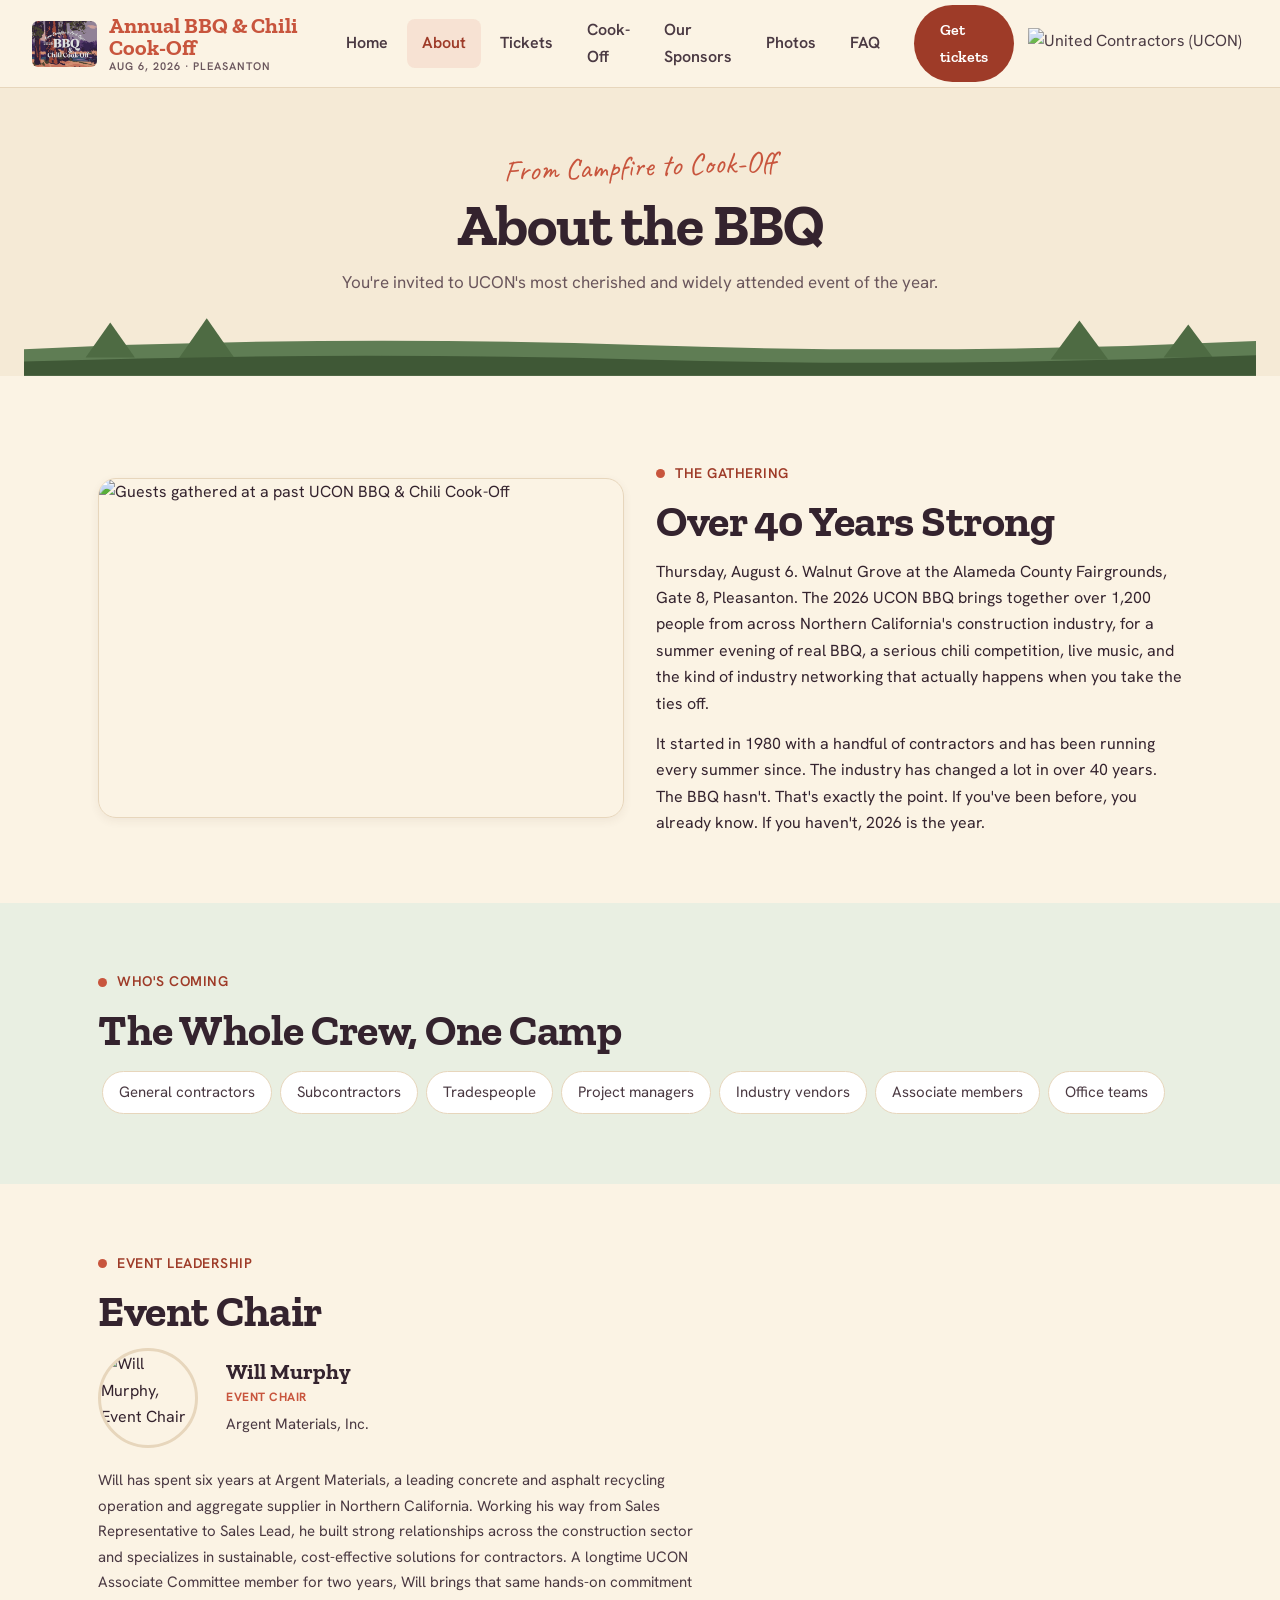
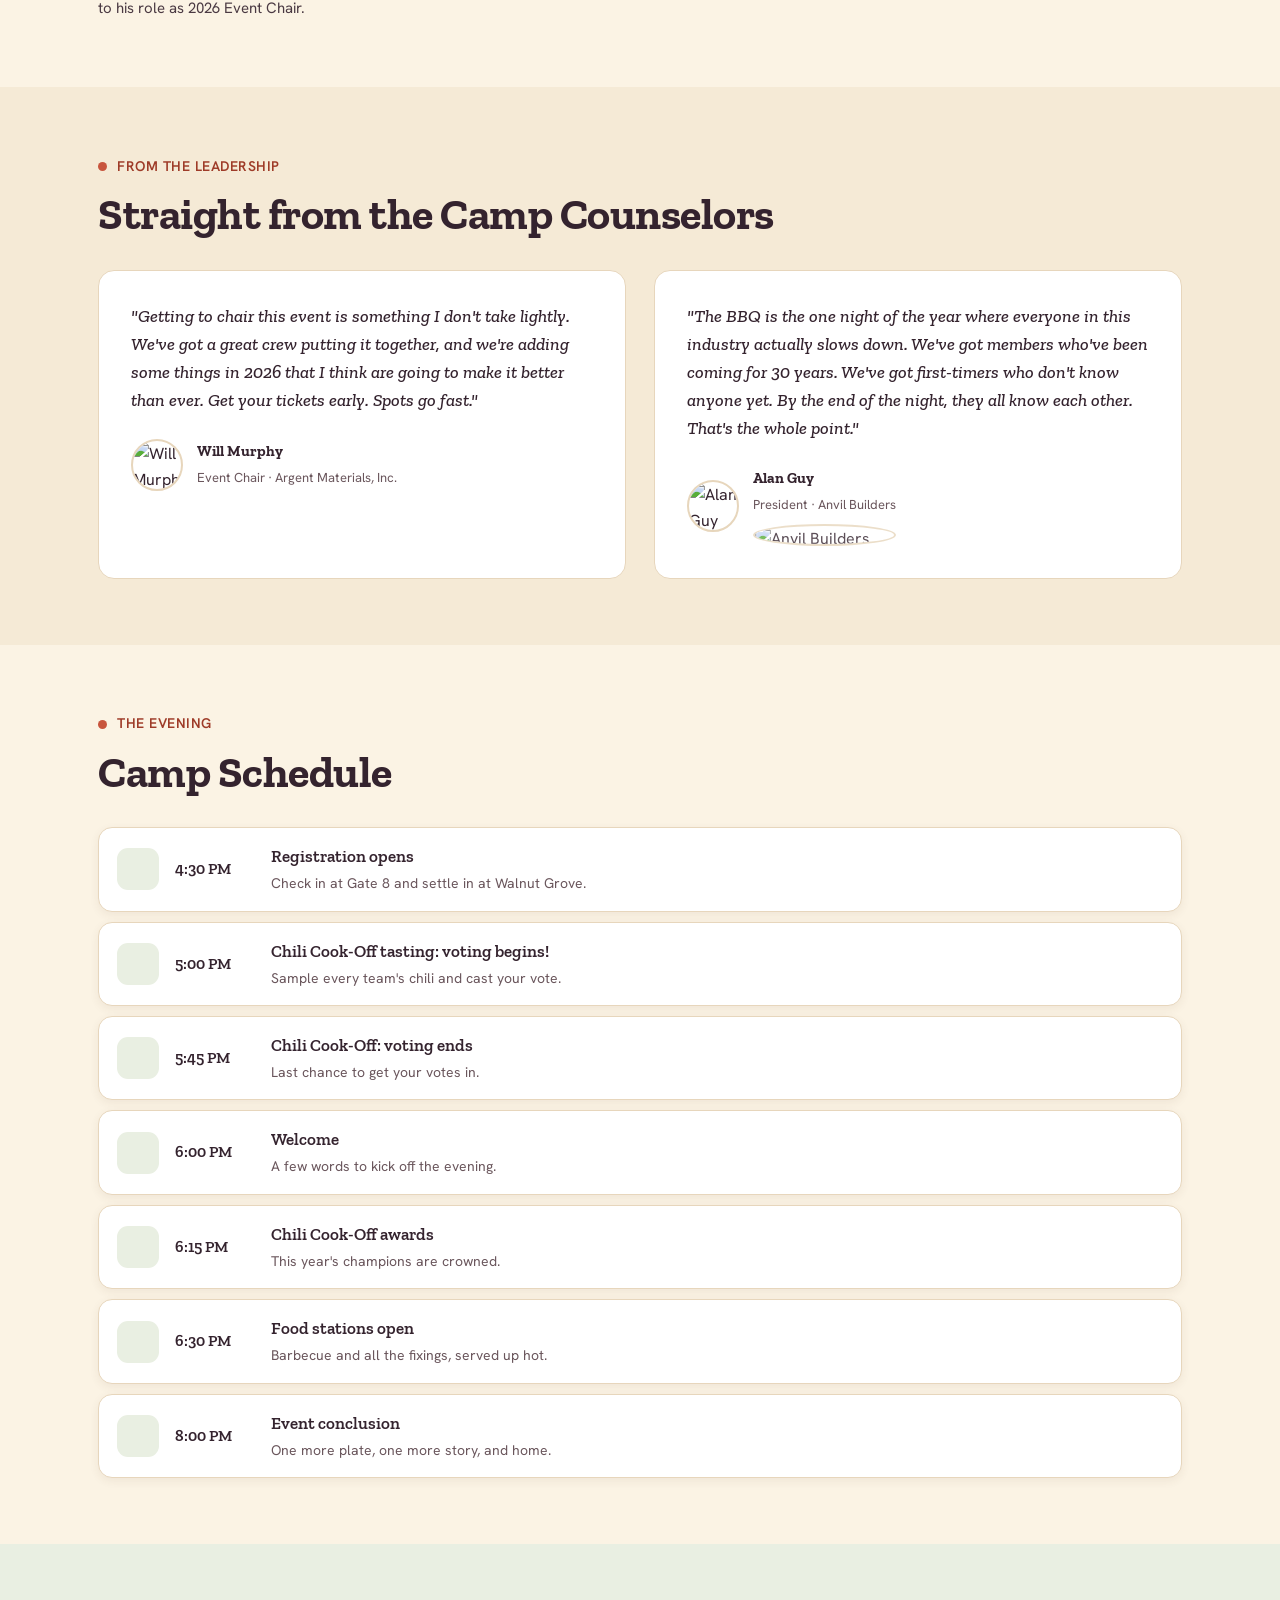
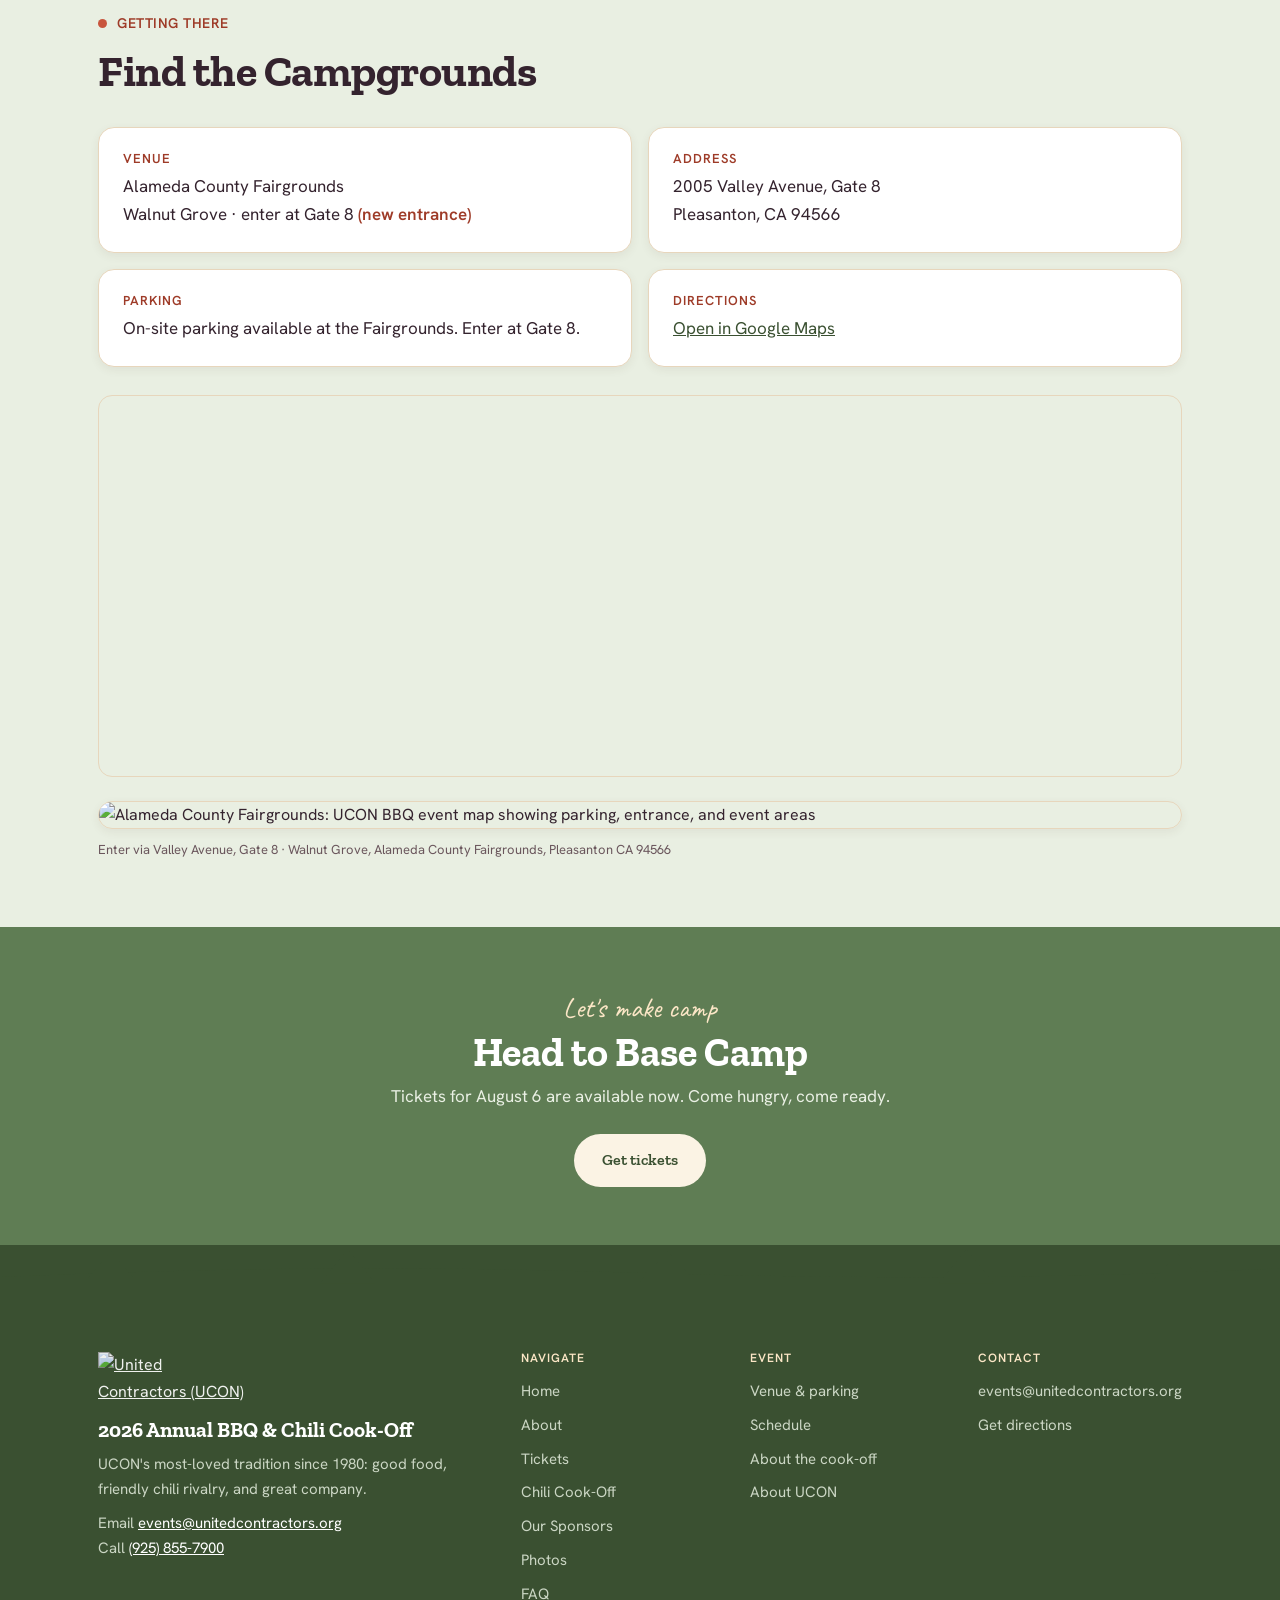
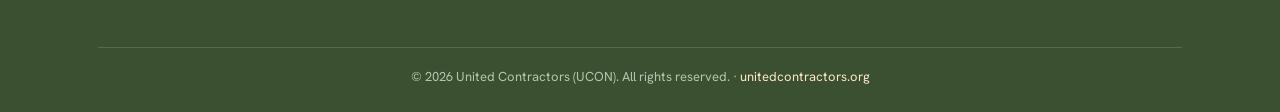
==== about.html @ 5090f7e0 "'Annual' update" ====
<!DOCTYPE html>
<html lang="en">
<head>
<meta charset="UTF-8">
<meta name="viewport" content="width=device-width,initial-scale=1">
<meta name="theme-color" content="#FBF3E4">
<title>About · 2026 UCON Annual BBQ &amp; Chili Cook-Off</title>
<meta name="description" content="About the 2026 UCON Annual BBQ & Chili Cook-Off, a beloved tradition since 1980. Schedule, venue, and what to expect on August 6 in Pleasanton, CA.">
<link rel="canonical" href="https://EVENT-DOMAIN.org/about.html">
<meta property="og:title" content="2026 UCON Annual BBQ &amp; Chili Cook-Off">
<meta property="og:description" content="From Campfire to Cook-Off · August 6, 2026 · Alameda County Fairgrounds (Walnut Grove), Pleasanton, CA.">
<meta property="og:type" content="website">
<meta property="og:image" content="https://EVENT-DOMAIN.org/assets/bbq-2026-logo.jpg">
<meta property="og:url" content="https://EVENT-DOMAIN.org/about.html">
<link rel="icon" type="image/jpeg" href="assets/bbq-2026-logo.jpg">
<link rel="preconnect" href="https://fonts.googleapis.com">
<link rel="preconnect" href="https://fonts.gstatic.com" crossorigin>
<link href="https://fonts.googleapis.com/css2?family=Zilla+Slab:wght@400;500;600;700&family=Hanken+Grotesk:wght@400;500;600;700&family=Caveat:wght@600;700&display=swap" rel="stylesheet">
<link href="https://cdn.jsdelivr.net/npm/@tabler/icons-webfont@2.47.0/tabler-icons.min.css" rel="stylesheet">
<link rel="stylesheet" href="styles.css">
<link rel="sitemap" type="application/xml" href="/sitemap.xml">
<script async src="https://www.googletagmanager.com/gtag/js?id=G-XXXXXXXXXX"></script>
<script>window.dataLayer=window.dataLayer||[];function gtag(){dataLayer.push(arguments);}gtag('js',new Date());gtag('config','G-XXXXXXXXXX');</script>
<script type="application/ld+json">
{"@context":"https://schema.org","@type":"Event","name":"2026 UCON Annual BBQ & Chili Cook-Off","startDate":"2026-08-06T16:30:00-07:00","endDate":"2026-08-06T20:00:00-07:00","eventAttendanceMode":"https://schema.org/OfflineEventAttendanceMode","eventStatus":"https://schema.org/EventScheduled","location":{"@type":"Place","name":"Alameda County Fairgrounds (Walnut Grove)","address":{"@type":"PostalAddress","streetAddress":"2005 Valley Avenue, Gate 8","addressLocality":"Pleasanton","addressRegion":"CA","postalCode":"94566","addressCountry":"US"}},"image":"https://EVENT-DOMAIN.org/assets/bbq-2026-logo.jpg","description":"About the 2026 UCON Annual BBQ & Chili Cook-Off, a beloved tradition since 1980. Schedule, venue, and what to expect on August 6 in Pleasanton, CA.","organizer":{"@type":"Organization","name":"United Contractors (UCON)","url":"https://www.unitedcontractors.org"}}
</script>
</head>
<body>
<a href="#main-content" class="skip-link">Skip to main content</a>
<header>
<nav aria-label="Main navigation">
  <a class="nav-logo" href="index.html" aria-label="BBQ &amp; Chili Cook-Off, home">
    <img src="assets/bbq-2026-logo.jpg" alt="2026 UCON BBQ &amp; Chili Cook-Off">
    <span class="nav-logo-text">Annual BBQ &amp; Chili Cook-Off<span>Aug 6, 2026 · Pleasanton</span></span>
  </a>
  <div class="nav-links">
    <a class="nav-btn" data-nav="index.html" href="index.html">Home</a>
    <div class="nav-item">
      <a class="nav-btn active" data-nav="about.html" href="about.html">About</a>
      <div class="dropdown">
        <a href="about.html#schedule">Schedule</a>
        <a href="about.html#venue">Venue &amp; parking</a>
        <a href="about.html#chair">Event Chair</a>
        <a href="faq.html">FAQ</a>
        <a href="https://www.unitedcontractors.org" target="_blank" rel="noopener">About UCON</a>
        <a href="https://www.unitedcontractors.org/who-we-are/ucon-team" target="_blank" rel="noopener">The UCON Team</a>
        <a href="https://www.unitedcontractors.org/who-we-are/board-directors" target="_blank" rel="noopener">UCON Board</a>
      </div>
    </div>
    <a class="nav-btn" data-nav="tickets.html" href="tickets.html">Tickets</a>
    <a class="nav-btn" data-nav="chili-cookoff.html" href="chili-cookoff.html">Cook-Off</a>
    <a class="nav-btn" data-nav="sponsor.html" href="sponsor.html">Our Sponsors</a>
    <a class="nav-btn" data-nav="photos.html" href="photos.html">Photos</a>
    <a class="nav-btn" data-nav="faq.html" href="faq.html">FAQ</a>
    <a class="register-btn" href="https://www.unitedcontractors.org/event-registration/2026-annual-bbq-registration">Get tickets</a>
  </div>
  <a class="nav-ucon-logo" href="https://www.unitedcontractors.org" target="_blank" rel="noopener" aria-label="United Contractors, event organizer"><img src="https://res.cloudinary.com/dhqtiaubo/image/upload/q_auto/f_auto/v1777169497/UnitedContractorsLogo_zf9ekd.png" alt="United Contractors (UCON)"></a>
  <button class="hamburger" id="hamburger" onclick="toggleMobileMenu()" aria-label="Toggle menu" aria-expanded="false"><span></span><span></span><span></span></button>
</nav>
<div class="mobile-menu" id="mobileMenu">
  <a href="index.html">Home</a>
  <a href="about.html" class="active">About</a>
  <a href="tickets.html">Tickets</a>
  <a href="chili-cookoff.html">Chili Cook-Off</a>
  <a href="sponsor.html">Our Sponsors</a>
  <a href="photos.html">Photos</a>
  <a href="faq.html">FAQ</a>
  <a href="https://www.unitedcontractors.org" target="_blank" rel="noopener">About UCON</a>
  <a class="mobile-register" href="https://www.unitedcontractors.org/event-registration/2026-annual-bbq-registration">Get tickets</a>
</div>
</header>
<main id="main-content">
<div class="page-hero">
  <div class="page-hero-content">
    <span class="eyebrow">From Campfire to Cook-Off</span>
    <h1>About the BBQ</h1>
    <p>You're invited to UCON's most cherished and widely attended event of the year.</p>
  </div>
  <div class="treeline"><svg viewBox="0 0 1200 70" preserveAspectRatio="none" aria-hidden="true" focusable="false">
<path d="M0 44 Q300 30 600 40 T1200 36 L1200 70 L0 70 Z" fill="#5F7D54"/>
<g fill="#4E6B43"><polygon points="60,52 84,18 108,52"/><polygon points="150,54 178,14 206,54"/><polygon points="1000,54 1028,16 1056,54"/><polygon points="1110,52 1134,20 1158,52"/></g>
<path d="M0 56 Q300 46 600 54 T1200 50 L1200 70 L0 70 Z" fill="#3F5836"/></svg></div>
</div>

<section>
  <div class="container">
    <div class="story-split">
      <img loading="lazy" src="https://res.cloudinary.com/dhqtiaubo/image/upload/q_auto/f_auto/w_900,c_limit/v1782265383/UCON-2024-BBQ-084-0260_cttosr.jpg" alt="Guests gathered at a past UCON BBQ &amp; Chili Cook-Off">
      <div>
        <div class="section-label"><span class="dot"></span><span>The gathering</span></div>
        <h2 class="section-title">Over 40 Years Strong</h2>
        <p style="margin-bottom:14px;">Thursday, August 6. Walnut Grove at the Alameda County Fairgrounds, Gate 8, Pleasanton. The 2026 UCON BBQ brings together over 1,200 people from across Northern California's construction industry, for a summer evening of real BBQ, a serious chili competition, live music, and the kind of industry networking that actually happens when you take the ties off.</p>
        <p>It started in 1980 with a handful of contractors and has been running every summer since. The industry has changed a lot in over 40 years. The BBQ hasn't. That's exactly the point. If you've been before, you already know. If you haven't, 2026 is the year.</p>
      </div>
    </div>
  </div>
</section>


<section class="tint-sage">
  <div class="container">
    <div class="section-label"><span class="dot"></span><span>Who's coming</span></div>
    <h2 class="section-title">The Whole Crew, One Camp</h2>
    <div>
      <span class="tag">General contractors</span><span class="tag">Subcontractors</span><span class="tag">Tradespeople</span><span class="tag">Project managers</span><span class="tag">Industry vendors</span><span class="tag">Associate members</span><span class="tag">Office teams</span>
    </div>
  </div>
</section>

<section id="chair">
  <div class="container">
    <div class="section-label"><span class="dot"></span><span>Event leadership</span></div>
    <h2 class="section-title">Event Chair</h2>
    <div class="event-chair-card">
      <div class="ec-photo">
        <img class="ec-photo-img" src="https://res.cloudinary.com/dhqtiaubo/image/upload/q_auto/f_auto/g_face,c_fill,w_200,h_200/v1781906311/will_murphy_sd0pn3.png" alt="Will Murphy, Event Chair">
      </div>
      <div class="ec-info">
        <h3 class="ec-name">Will Murphy</h3>
        <div class="ec-role">Event Chair</div>
        <div class="ec-company">Argent Materials, Inc.</div>
      </div>
    </div>
    <p style="margin-top:20px;max-width:600px;color:var(--ink2);font-size:15px;line-height:1.7;">Will has spent six years at Argent Materials, a leading concrete and asphalt recycling operation and aggregate supplier in Northern California. Working his way from Sales Representative to Sales Lead, he built strong relationships across the construction sector and specializes in sustainable, cost-effective solutions for contractors. A longtime UCON Associate Committee member for two years, Will brings that same hands-on commitment to his role as 2026 Event Chair.</p>
  </div>
</section>

<section class="tint-cream2">
  <div class="container">
    <div class="section-label"><span class="dot"></span><span>From the leadership</span></div>
    <h2 class="section-title">Straight from the Camp Counselors</h2>
    <div class="leader-quotes">
      <div class="leader-quote">
        <blockquote>"Getting to chair this event is something I don't take lightly. We've got a great crew putting it together, and we're adding some things in 2026 that I think are going to make it better than ever. Get your tickets early. Spots go fast."</blockquote>
        <div class="lq-attr">
          <img src="https://res.cloudinary.com/dhqtiaubo/image/upload/q_auto/f_auto/g_face,c_fill,w_200,h_200/v1781906311/will_murphy_sd0pn3.png" alt="Will Murphy">
          <div>
            <strong>Will Murphy</strong>
            <span>Event Chair &middot; Argent Materials, Inc.</span>
          </div>
        </div>
      </div>
      <div class="leader-quote">
        <blockquote>"The BBQ is the one night of the year where everyone in this industry actually slows down. We've got members who've been coming for 30 years. We've got first-timers who don't know anyone yet. By the end of the night, they all know each other. That's the whole point."</blockquote>
        <div class="lq-attr">
          <img src="https://res.cloudinary.com/dhqtiaubo/image/upload/q_auto/f_auto/g_face,c_fill,w_200,h_200/v1782330851/UCON-2_vg39g1.jpg" alt="Alan Guy">
          <div>
            <strong>Alan Guy</strong>
            <span>President &middot; Anvil Builders</span>
            <img src="https://res.cloudinary.com/dhqtiaubo/image/upload/q_auto/f_auto/w_120,c_limit/v1782330874/anvil_builders_cuh29i.png" alt="Anvil Builders" style="height:22px;width:auto;display:block;margin-top:6px;opacity:.8;">
          </div>
        </div>
      </div>
    </div>
  </div>
</section>

<section id="schedule">
  <div class="container">
    <div class="section-label"><span class="dot"></span><span>The evening</span></div>
    <h2 class="section-title">Camp Schedule</h2>
    <div class="agenda-list">
      <div class="agenda-row"><span class="ico"><i class="ti ti-pennant" aria-hidden="true"></i></span><span class="time">4:30 PM</span><span class="what"><strong>Registration opens</strong><span>Check in at Gate 8 and settle in at Walnut Grove.</span></span></div>
      <div class="agenda-row"><span class="ico"><i class="ti ti-soup" aria-hidden="true"></i></span><span class="time">5:00 PM</span><span class="what"><strong>Chili Cook-Off tasting: voting begins!</strong><span>Sample every team's chili and cast your vote.</span></span></div>
      <div class="agenda-row"><span class="ico"><i class="ti ti-checkbox" aria-hidden="true"></i></span><span class="time">5:45 PM</span><span class="what"><strong>Chili Cook-Off: voting ends</strong><span>Last chance to get your votes in.</span></span></div>
      <div class="agenda-row"><span class="ico"><i class="ti ti-microphone" aria-hidden="true"></i></span><span class="time">6:00 PM</span><span class="what"><strong>Welcome</strong><span>A few words to kick off the evening.</span></span></div>
      <div class="agenda-row"><span class="ico"><i class="ti ti-trophy" aria-hidden="true"></i></span><span class="time">6:15 PM</span><span class="what"><strong>Chili Cook-Off awards</strong><span>This year's champions are crowned.</span></span></div>
      <div class="agenda-row"><span class="ico"><i class="ti ti-tools-kitchen-2" aria-hidden="true"></i></span><span class="time">6:30 PM</span><span class="what"><strong>Food stations open</strong><span>Barbecue and all the fixings, served up hot.</span></span></div>
      <div class="agenda-row"><span class="ico"><i class="ti ti-flame" aria-hidden="true"></i></span><span class="time">8:00 PM</span><span class="what"><strong>Event conclusion</strong><span>One more plate, one more story, and home.</span></span></div>
    </div>
  </div>
</section>

<section id="venue" class="tint-sage">
  <div class="container">
    <div class="section-label"><span class="dot"></span><span>Getting there</span></div>
    <h2 class="section-title">Find the Campgrounds</h2>
    <div class="info-grid">
      <div class="info-cell"><h4>Venue</h4><p>Alameda County Fairgrounds<br>Walnut Grove · enter at Gate 8 <span style="color:var(--emberD);font-weight:600;">(new entrance)</span></p></div>
      <div class="info-cell"><h4>Address</h4><p>2005 Valley Avenue, Gate 8<br>Pleasanton, CA 94566</p></div>
      <div class="info-cell"><h4>Parking</h4><p>On-site parking available at the Fairgrounds. Enter at Gate 8.</p></div>
      <div class="info-cell"><h4>Directions</h4><p><a href="https://maps.google.com/?q=2005+Valley+Ave,+Pleasanton,+CA+94566" target="_blank" rel="noopener">Open in Google Maps</a></p></div>
    </div>
    <div class="venue-map">
      <iframe src="https://maps.google.com/maps?q=2005+Valley+Ave,+Gate+8,+Pleasanton,+CA+94566&output=embed" title="Alameda County Fairgrounds, Gate 8, Pleasanton, CA" allowfullscreen loading="lazy" referrerpolicy="no-referrer-when-downgrade"></iframe>
    </div>
    <div style="margin-top:24px;border-radius:16px;overflow:hidden;border:1px solid var(--line);box-shadow:var(--shadow-sm);">
      <img src="https://res.cloudinary.com/dhqtiaubo/image/upload/q_auto/f_auto/v1782262884/UCON_BBQ_Map_jnbrfs.png" alt="Alameda County Fairgrounds: UCON BBQ event map showing parking, entrance, and event areas" loading="lazy" style="width:100%;display:block;">
    </div>
    <p style="margin-top:10px;font-size:13px;color:var(--mut);">Enter via Valley Avenue, Gate 8 &middot; Walnut Grove, Alameda County Fairgrounds, Pleasanton CA 94566</p>
  </div>
</section>

<div class="cta-block"><div class="script">Let's make camp</div><h2>Head to Base Camp</h2><p>Tickets for August 6 are available now. Come hungry, come ready.</p><div class="cta-inner"><a class="btn-cream" href="https://www.unitedcontractors.org/event-registration/2026-annual-bbq-registration">Get tickets</a></div></div>
</main>
<div class="footer-trees"><svg viewBox="0 0 1200 56" preserveAspectRatio="none" aria-hidden="true" focusable="false">
<path d="M0 30 Q300 16 600 26 T1200 22 L1200 56 L0 56 Z" fill="#3A5031"/>
<g fill="#3A5031"><polygon points="80,34 104,6 128,34"/><polygon points="300,36 326,4 352,36"/><polygon points="600,34 626,6 652,34"/><polygon points="880,36 906,4 932,36"/><polygon points="1080,34 1104,8 1128,34"/></g></svg></div>
<footer>
  <div class="container">
    <div class="footer-grid">
      <div class="footer-brand">
        <a href="https://www.unitedcontractors.org" target="_blank" rel="noopener" aria-label="United Contractors"><img class="footer-ucon-logo" src="https://res.cloudinary.com/dhqtiaubo/image/upload/q_auto/f_auto/v1777169497/UnitedContractorsLogo_zf9ekd.png" alt="United Contractors (UCON)"></a>
        <h3>2026 Annual BBQ &amp; Chili Cook-Off</h3>
        <p>UCON's most-loved tradition since 1980: good food, friendly chili rivalry, and great company.</p>
        <p>Email <a href="mailto:events@unitedcontractors.org">events@unitedcontractors.org</a><br>Call <a href="tel:+19258557900">(925) 855-7900</a></p>
      </div>
      <div class="footer-col"><h4>Navigate</h4>
        <a href="index.html">Home</a><a href="about.html">About</a><a href="tickets.html">Tickets</a><a href="chili-cookoff.html">Chili Cook-Off</a><a href="sponsor.html">Our Sponsors</a><a href="photos.html">Photos</a><a href="faq.html">FAQ</a>
      </div>
      <div class="footer-col"><h4>Event</h4>
        <a href="about.html#venue">Venue &amp; parking</a><a href="about.html#schedule">Schedule</a><a href="chili-cookoff.html">About the cook-off</a><a href="https://www.unitedcontractors.org" target="_blank" rel="noopener">About UCON</a>
      </div>
      <div class="footer-col"><h4>Contact</h4>
        <a href="mailto:events@unitedcontractors.org">events@unitedcontractors.org</a><a href="https://maps.google.com/?q=2005+Valley+Ave,+Pleasanton,+CA+94566" target="_blank" rel="noopener">Get directions</a>
      </div>
    </div>
    <div class="footer-bottom">© 2026 United Contractors (UCON). All rights reserved. · <a href="https://www.unitedcontractors.org" target="_blank" rel="noopener">unitedcontractors.org</a></div>
  </div>
</footer>
<button class="scroll-top" id="scrollTop" onclick="window.scrollTo({top:0,behavior:'smooth'})" aria-label="Scroll to top">↑</button>
<a class="sticky-register" href="https://www.unitedcontractors.org/event-registration/2026-annual-bbq-registration">Get your tickets</a>
<script src="main.js"></script>
</body>
</html>
---- styles.css ----
/* ============================================================
   2026 UCON Annual BBQ & Chili Cook-Off — Shared Stylesheet
   Theme: "Sunlit Camp" — light cream base, campfire accents,
   slab-serif headlines, flat forest illustration. Casual but
   credible; built for a 1,200-guest flagship event.
   ============================================================ */

:root{
  --cream:#FBF3E4; --cream2:#F5EAD6; --paper:#FFFFFF;
  --ink:#34232E; --ink2:#4A3942; --mut:#6A565C;
  --ember:#C8553D; --emberD:#9E3B28; --clay:#D88A6E;
  --gold:#E2A03F; --goldD:#7E4F0E; --goldL:#FBE6C6;
  --sage:#5F7D54; --sageD:#3A5031; --sageL:#E9EFE2;
  --plum:#6E5A77;
  --line:#E7D6BC; --lineSoft:#F0E4D0;
  --shadow:0 6px 20px rgba(78,52,40,.08);
  --shadow-sm:0 3px 10px rgba(78,52,40,.07);
  --font-head:'Zilla Slab',Georgia,serif;
  --font-body:'Hanken Grotesk',-apple-system,Segoe UI,Arial,sans-serif;
  --font-script:'Caveat',cursive;
}
*{margin:0;padding:0;box-sizing:border-box;}
html{overflow-x:hidden;scroll-behavior:smooth;}
body{font-family:var(--font-body);background:var(--cream);color:var(--ink);font-size:16px;line-height:1.65;}
img{max-width:100%;display:block;}
a{color:inherit;text-decoration:none;}
h1,h2,h3,h4{font-family:var(--font-head);color:var(--ink);line-height:1.08;}
.script{font-family:var(--font-script);}

.skip-link{position:absolute;top:-100px;left:0;background:var(--emberD);color:#fff;padding:10px 20px;font-weight:600;font-size:14px;z-index:9999;border-radius:0 0 8px 0;transition:top .2s;}
.skip-link:focus{top:0;}
a:focus-visible,button:focus-visible,input:focus-visible,[tabindex]:focus-visible{outline:3px solid var(--gold);outline-offset:3px;border-radius:4px;}
.sr-only{position:absolute;width:1px;height:1px;padding:0;margin:-1px;overflow:hidden;clip:rect(0,0,0,0);white-space:nowrap;border:0;}

/* ---------- NAV ---------- */
header{position:sticky;top:0;z-index:1000;}
nav{background:rgba(251,243,228,.96);backdrop-filter:blur(8px);border-bottom:1px solid var(--line);display:flex;align-items:center;padding:0 32px;min-height:88px;}
.nav-logo{display:flex;align-items:center;gap:12px;margin-right:auto;}
.nav-logo img{height:46px;width:auto;border-radius:6px;}
.nav-logo-text{font-family:var(--font-head);font-size:22px;font-weight:700;color:var(--ember);line-height:1;}
.nav-logo-text span{display:block;font-family:var(--font-body);font-size:11px;letter-spacing:1px;font-weight:600;color:var(--mut);text-transform:uppercase;margin-top:2px;}
.nav-links{display:flex;align-items:center;gap:4px;}
.nav-item{position:relative;}
.nav-btn{background:none;border:none;color:var(--ink2);font-size:16px;font-weight:600;cursor:pointer;padding:11px 15px;border-radius:8px;transition:all .18s;font-family:var(--font-body);display:inline-block;}
.nav-btn:hover{color:var(--emberD);background:rgba(200,85,61,.08);}
.nav-btn.active{color:var(--emberD);background:rgba(200,85,61,.1);}
.dropdown{display:none;position:absolute;top:100%;left:0;background:var(--paper);border:1px solid var(--line);border-radius:12px;min-width:210px;z-index:100;overflow:hidden;box-shadow:var(--shadow);}
.nav-item:hover .dropdown,.nav-item:focus-within .dropdown{display:block;}
.dropdown a{display:block;padding:11px 18px;color:var(--ink2);font-size:14px;font-weight:500;transition:all .18s;white-space:nowrap;}
.dropdown a:hover{background:var(--sageL);color:var(--sageD);}
.register-btn{background:var(--emberD);color:#fff;font-family:var(--font-head);font-weight:600;border-radius:999px;padding:12px 26px;font-size:16px;transition:all .18s;border:none;cursor:pointer;margin-left:14px;display:inline-block;}
.register-btn:hover{background:var(--ember);transform:translateY(-1px);}

.hamburger{display:none;flex-direction:column;justify-content:space-between;width:28px;height:20px;cursor:pointer;background:none;border:none;padding:0;margin-left:16px;flex-shrink:0;}
.hamburger span{display:block;height:2.5px;width:100%;background:var(--ink);border-radius:2px;transition:all .3s;}
.hamburger.open span:nth-child(1){transform:translateY(9px) rotate(45deg);}
.hamburger.open span:nth-child(2){opacity:0;}
.hamburger.open span:nth-child(3){transform:translateY(-9px) rotate(-45deg);}
.mobile-menu{display:none;position:absolute;top:100%;left:0;right:0;background:var(--paper);border-bottom:1px solid var(--line);padding:12px 0;z-index:999;box-shadow:var(--shadow);}
.mobile-menu.open{display:block;}
.mobile-menu a{display:block;padding:14px 26px;color:var(--ink2);font-size:16px;font-weight:500;transition:all .18s;}
.mobile-menu a:hover,.mobile-menu a.active{color:var(--emberD);background:var(--sageL);}
.mobile-menu .mobile-register{margin:12px 26px 4px;text-align:center;background:var(--emberD);color:#fff;font-family:var(--font-head);font-size:16px;font-weight:600;padding:14px;border-radius:999px;}

/* ---------- BUTTONS ---------- */
.btn{display:inline-block;border:none;cursor:pointer;font-family:var(--font-head);font-weight:600;transition:all .2s;border-radius:999px;text-align:center;}
.btn-primary{background:var(--emberD);color:#fff;padding:13px 28px;font-size:16px;}
.btn-primary:hover{background:var(--ember);transform:translateY(-2px);box-shadow:var(--shadow-sm);}
.btn-outline{background:transparent;color:var(--ink);border:2px solid var(--sage);padding:11px 26px;font-size:16px;}
.btn-outline:hover{background:var(--sageL);border-color:var(--sageD);}
.btn-gold{background:var(--gold);color:var(--goldD);padding:13px 28px;font-size:16px;}
.btn-gold:hover{background:#EDB45E;transform:translateY(-2px);}

/* ---------- HERO (home) ---------- */
.hero{position:relative;background:var(--cream);text-align:center;padding:46px 24px 0;overflow:hidden;}
.hero-inner{position:relative;z-index:2;max-width:760px;margin:0 auto;padding-bottom:18px;}
.hero-script{font-family:var(--font-script);font-size:clamp(28px,4.5vw,46px);color:var(--ember);transform:rotate(-3deg);line-height:.9;}
.hero-title{font-family:var(--font-head);font-weight:700;font-size:clamp(38px,7vw,68px);line-height:1;letter-spacing:-1px;color:var(--ink);margin-top:6px;}
.hero-tagline{font-size:18px;color:var(--mut);margin:16px auto 0;max-width:860px;letter-spacing:.01em;}
.hero-pill{display:inline-block;margin-top:16px;background:var(--goldL);color:var(--goldD);font-weight:600;font-size:14px;padding:8px 18px;border-radius:999px;}
.hero-badge-statement{display:inline-block;margin:14px auto 0;background:rgba(255,255,255,.13);border:1px solid rgba(255,255,255,.4);backdrop-filter:blur(4px);color:#fff;font-family:var(--font-body);font-size:13px;font-weight:700;letter-spacing:.8px;text-transform:uppercase;padding:7px 18px;border-radius:999px;}
.hero-btns{display:flex;gap:14px;justify-content:center;flex-wrap:wrap;margin-top:22px;}
.hero-forest{position:absolute;left:0;right:0;bottom:-1px;z-index:0;pointer-events:none;}
.hero-forest svg{display:block;width:100%;height:auto;}
.hero-video-wrap{position:relative;z-index:2;max-width:690px;margin:30px auto 64px;}

/* ---------- SECTIONS ---------- */
section{padding:66px 0;position:relative;}
.container{max-width:1140px;margin:0 auto;padding:0 28px;}
.tint-paper{background:var(--paper);}
.tint-sage{background:var(--sageL);}
.tint-cream2{background:var(--cream2);}
.section-label{display:inline-flex;align-items:center;gap:10px;margin-bottom:12px;}
.section-label .dot{width:9px;height:9px;border-radius:50%;background:var(--ember);}
.section-label span{font-family:var(--font-body);font-size:14px;font-weight:600;letter-spacing:.5px;text-transform:uppercase;color:var(--emberD);}
.section-title{font-size:clamp(28px,4vw,44px);font-weight:700;letter-spacing:-.5px;margin-bottom:14px;}
.section-sub{font-size:17px;color:var(--mut);max-width:680px;}
.section-script{font-family:var(--font-script);font-size:30px;color:var(--ember);transform:rotate(-2deg);display:inline-block;}

/* ---------- COUNTDOWN ---------- */
.countdown{background:var(--cream2);padding:56px 24px;text-align:center;border-top:1px solid var(--line);border-bottom:1px solid var(--line);}
.cd-grid{display:flex;justify-content:center;gap:12px;max-width:520px;margin:18px auto 24px;}
.cd-block{flex:1;background:var(--paper);border:1px solid var(--line);border-radius:16px;padding:20px 8px;box-shadow:var(--shadow-sm);}
.cd-num{font-family:var(--font-head);font-size:clamp(34px,5vw,52px);font-weight:700;color:var(--ember);line-height:1;}
.cd-lbl{font-size:12px;letter-spacing:1px;text-transform:uppercase;color:var(--mut);margin-top:6px;font-weight:600;}
.cd-sub{font-size:15px;color:var(--mut);margin-bottom:22px;}

/* ---------- CARDS ---------- */
.card-grid{display:grid;grid-template-columns:repeat(auto-fit,minmax(260px,1fr));gap:18px;margin-top:34px;}
.feature-card{background:var(--paper);border:1px solid var(--line);border-radius:18px;padding:26px;box-shadow:var(--shadow-sm);transition:transform .2s,box-shadow .2s;}
.feature-card:hover{transform:translateY(-3px);box-shadow:var(--shadow);}
.feature-ico{width:52px;height:52px;border-radius:14px;display:flex;align-items:center;justify-content:center;font-size:24px;margin-bottom:14px;background:var(--sageL);}
.feature-ico.ember{background:#F6E0D8;}
.feature-ico.gold{background:var(--goldL);}
.feature-card h3{font-size:21px;font-weight:600;margin-bottom:8px;}
.feature-card p{font-size:15px;color:var(--mut);}

/* ---------- TAGS ---------- */
.tag{background:var(--paper);border:1px solid var(--line);border-radius:999px;padding:8px 16px;font-size:15px;color:var(--ink2);display:inline-block;margin:4px;transition:all .18s;}
.tag:hover{border-color:var(--sage);color:var(--sageD);background:var(--sageL);}

/* ---------- PAGE HERO (interior) ---------- */
.page-hero{position:relative;background:var(--cream2);padding:54px 24px 0;text-align:center;overflow:hidden;}
.page-hero-content{position:relative;z-index:2;max-width:720px;margin:0 auto;padding-bottom:8px;}
.page-hero .eyebrow{font-family:var(--font-script);font-size:30px;color:var(--ember);transform:rotate(-2deg);display:inline-block;}
.page-hero h1{font-size:clamp(34px,5.5vw,58px);font-weight:700;letter-spacing:-1px;margin:2px 0 12px;}
.page-hero p{font-size:17px;color:var(--mut);}
.treeline{position:relative;z-index:1;width:100%;display:block;}
.treeline svg{display:block;width:100%;height:auto;}

/* ---------- INFO GRID ---------- */
.info-grid{display:grid;grid-template-columns:1fr 1fr;gap:16px;margin-top:32px;}
.info-cell{background:var(--paper);border:1px solid var(--line);border-radius:16px;padding:24px;box-shadow:var(--shadow-sm);}
.info-cell h4{font-family:var(--font-body);font-size:13px;letter-spacing:1px;text-transform:uppercase;color:var(--emberD);margin-bottom:6px;font-weight:600;}
.info-cell p{font-size:17px;color:var(--ink);}
.info-cell a{color:var(--sageD);text-decoration:underline;}

/* ---------- TIMELINE / AGENDA ---------- */
.timeline{margin-top:32px;display:flex;flex-direction:column;gap:12px;}
.tl-row{display:grid;grid-template-columns:150px 1fr;gap:0;background:var(--paper);border:1px solid var(--line);border-radius:16px;overflow:hidden;box-shadow:var(--shadow-sm);}
.tl-time{padding:18px 20px;background:var(--sageL);color:var(--sageD);font-family:var(--font-head);font-weight:600;font-size:16px;display:flex;align-items:center;}
.tl-body{padding:18px 20px;}
.tl-body strong{display:block;font-family:var(--font-head);font-size:18px;font-weight:600;color:var(--ink);margin-bottom:3px;}
.tl-body p{font-size:15px;color:var(--mut);}

/* ---------- TICKETS ---------- */
.tickets-grid{display:grid;grid-template-columns:repeat(auto-fit,minmax(270px,1fr));gap:18px;margin-top:34px;}
.ticket-card{background:var(--paper);border:1px solid var(--line);border-radius:20px;padding:30px 26px;display:flex;flex-direction:column;box-shadow:var(--shadow-sm);}
.ticket-card.featured{border:2px solid var(--ember);}
.ticket-card.sold-out{opacity:.6;border-color:var(--line);pointer-events:none;}
.ticket-card.sold-out .ticket-badge{background:var(--mut);}
.ticket-card.sold-out .ticket-price sup,.ticket-card.sold-out .ticket-price{color:var(--mut);}
.ticket-badge{align-self:flex-start;background:var(--emberD);color:#fff;font-family:var(--font-body);font-size:12px;font-weight:600;letter-spacing:.5px;text-transform:uppercase;padding:5px 13px;border-radius:999px;margin-bottom:12px;}
.ticket-type{font-family:var(--font-head);font-size:22px;font-weight:600;margin-bottom:10px;}
.ticket-prices{display:flex;gap:20px;flex-wrap:wrap;align-items:baseline;}
.ticket-price{font-family:var(--font-head);font-size:40px;font-weight:700;line-height:1;color:var(--ink);}
.ticket-price sup{font-size:18px;vertical-align:super;color:var(--emberD);}
.ticket-price .who{display:block;font-family:var(--font-body);font-size:12px;font-weight:600;letter-spacing:.5px;text-transform:uppercase;color:var(--mut);margin-top:4px;}
.ticket-note{font-size:14px;color:var(--mut);margin-top:12px;}
.ticket-div{height:1px;background:var(--line);margin:20px 0;}
.ticket-features{list-style:none;flex:1;}
.ticket-features li{font-size:15px;color:var(--ink2);padding:7px 0;display:flex;align-items:flex-start;gap:10px;}
.ticket-features li i{color:var(--emberD);font-size:15px;flex-shrink:0;margin-top:3px;}
.ticket-btn{display:block;text-align:center;background:var(--sage);color:#fff;font-family:var(--font-head);font-size:16px;font-weight:600;padding:13px;margin-top:22px;border-radius:999px;transition:all .2s;}
.ticket-btn:hover{background:var(--sageD);}
.ticket-btn.primary{background:var(--emberD);}
.ticket-btn.primary:hover{background:var(--ember);}

/* ---------- NOTE BOX ---------- */
.note-box{background:var(--goldL);border:1px solid #EAD2A0;border-radius:16px;padding:22px 26px;margin-top:30px;}
.note-box h4{font-family:var(--font-head);font-size:18px;font-weight:600;color:var(--goldD);margin-bottom:6px;}
.note-box p{font-size:15px;color:var(--ink2);}
.note-box a{color:var(--emberD);text-decoration:underline;}

/* ---------- TEAMS (chili contestants) ---------- */
.team-grid{display:grid;grid-template-columns:repeat(auto-fit,minmax(240px,1fr));gap:14px;margin-top:32px;}
.team-card{background:var(--paper);border:1px solid var(--line);border-radius:16px;padding:18px 20px;box-shadow:var(--shadow-sm);border-left:4px solid var(--ember);transition:transform .2s;}
.team-card:hover{transform:translateY(-2px);}
.team-card .co{font-family:var(--font-head);font-size:17px;font-weight:600;color:var(--ink);}
.team-card .tn{font-size:15px;color:var(--emberD);font-weight:600;margin-top:2px;}
.team-card .tn.tbd{color:var(--mut);font-weight:400;font-style:italic;}

/* ---------- SPONSOR RECOGNITION ---------- */
.logo-wall{display:grid;grid-template-columns:repeat(auto-fill,minmax(170px,1fr));gap:14px;margin-top:32px;}
.logo-slot{background:var(--paper);border:1px dashed var(--line);border-radius:16px;height:110px;display:flex;align-items:center;justify-content:center;color:var(--mut);font-size:13px;text-align:center;padding:10px;}

/* ---------- PHOTOS ---------- */
.photo-mosaic{display:grid;grid-template-columns:repeat(3,1fr);gap:10px;margin-top:32px;}
.photo-masonry{columns:3;column-gap:10px;margin-top:32px;}
.photo-masonry .p-tile{break-inside:avoid;margin-bottom:10px;aspect-ratio:unset;border-radius:12px;overflow:hidden;display:block;cursor:pointer;border:none;background:var(--sageL);}
.photo-masonry .p-tile img{width:100%;height:auto;display:block;transition:transform .35s;}
.photo-masonry .p-tile:hover img{transform:scale(1.04);}
.sponsor-logo-blend{mix-blend-mode:multiply;display:block;}
.p-tile{border-radius:16px;aspect-ratio:4/3;overflow:hidden;background-size:cover;background-position:center;position:relative;border:1px solid var(--line);}
.p-tile.wide{grid-column:span 2;aspect-ratio:16/7;}
.p-tile .cap{position:absolute;bottom:0;left:0;right:0;padding:14px;background:linear-gradient(transparent,rgba(52,35,46,.7));color:#fff;font-size:13px;font-weight:600;}
.photo-ph{display:flex;align-items:center;justify-content:center;background:var(--sageL);color:var(--sage);font-size:30px;}

/* ---------- FAQ ---------- */
.acc-group{margin-bottom:30px;}
.acc-group-title{font-family:var(--font-head);font-size:16px;font-weight:600;color:var(--emberD);padding-bottom:8px;border-bottom:2px solid var(--lineSoft);margin-bottom:6px;}
.acc-item{border-bottom:1px solid var(--line);}
.acc-hdr{width:100%;background:none;border:none;color:var(--ink);text-align:left;font-family:var(--font-head);font-size:19px;font-weight:600;padding:18px 0;cursor:pointer;display:flex;justify-content:space-between;align-items:center;gap:16px;transition:color .2s;}
.acc-hdr:hover,.acc-hdr.open{color:var(--emberD);}
.acc-chev{font-size:14px;color:var(--ember);transition:transform .3s;flex-shrink:0;}
.acc-hdr.open .acc-chev{transform:rotate(180deg);}
.acc-body{display:none;padding:0 0 18px;font-size:16px;color:var(--mut);line-height:1.75;}
.acc-body.open{display:block;}
.acc-body a{color:var(--sageD);text-decoration:underline;}

/* ---------- CTA ---------- */
.cta-block{background:var(--sage);padding:58px 0;text-align:center;}
.cta-block h2{font-size:clamp(26px,3.5vw,40px);font-weight:700;color:#fff;margin-bottom:8px;}
.cta-block .script{color:var(--goldL);font-size:28px;}
.cta-block p{font-size:17px;color:#EAF0E4;margin-bottom:24px;}
.cta-inner{display:flex;gap:14px;justify-content:center;flex-wrap:wrap;}
.btn-cream{background:var(--cream);color:var(--sageD);font-family:var(--font-head);font-size:16px;font-weight:600;padding:13px 28px;border-radius:999px;transition:all .2s;}
.btn-cream:hover{background:#fff;transform:translateY(-2px);}
.btn-cream-out{background:transparent;border:2px solid rgba(255,255,255,.6);color:#fff;font-family:var(--font-head);font-size:16px;font-weight:600;padding:11px 26px;border-radius:999px;}
.btn-cream-out:hover{background:rgba(255,255,255,.12);}

/* ---------- FOOTER ---------- */
.footer-trees{display:block;width:100%;background:var(--sageD);}
.footer-trees svg{display:block;width:100%;height:auto;}
footer{background:var(--sageD);color:#E7ECE2;padding:48px 0 24px;}
.footer-grid{display:grid;grid-template-columns:2fr 1fr 1fr 1fr;gap:34px;margin-bottom:32px;}
.footer-brand h3{font-family:var(--font-head);font-size:21px;color:#fff;margin-bottom:10px;}
.footer-brand p{font-size:15px;color:#CBD6C4;line-height:1.7;margin-bottom:8px;}
.footer-brand a{color:#fff;text-decoration:underline;}
.footer-col h4{font-family:var(--font-body);font-size:12px;letter-spacing:1px;text-transform:uppercase;color:var(--goldL);margin-bottom:14px;font-weight:600;}
.footer-col a{display:block;font-size:15px;color:#CBD6C4;margin-bottom:9px;transition:color .2s;}
.footer-col a:hover{color:#fff;}
.footer-bottom{border-top:1px solid rgba(255,255,255,.15);padding-top:18px;text-align:center;font-size:13px;color:#B6C4AE;}
.footer-bottom a{color:var(--goldL);}

/* ---------- SCROLL TOP + STICKY ---------- */
.scroll-top{position:fixed;bottom:26px;right:26px;width:46px;height:46px;background:var(--emberD);color:#fff;border:none;border-radius:50%;font-size:20px;cursor:pointer;display:none;align-items:center;justify-content:center;z-index:900;box-shadow:var(--shadow);transition:all .2s;}
.scroll-top.visible{display:flex;}
.scroll-top:hover{background:var(--ember);}
.sticky-register{display:none;position:fixed;bottom:0;left:0;right:0;z-index:800;background:var(--emberD);color:#fff;font-family:var(--font-head);font-size:16px;font-weight:600;padding:15px;text-align:center;}

/* ---------- UCON LOGO: NAV + FOOTER ---------- */
.nav-ucon-logo{display:inline-flex;align-items:center;margin-left:14px;margin-right:6px;flex-shrink:0;opacity:.88;transition:opacity .18s;}
.nav-ucon-logo:hover{opacity:1;}
.nav-ucon-logo img{height:32px;width:auto;display:block;}
.footer-ucon-logo{display:block;width:150px;height:auto;margin-bottom:14px;opacity:.92;transition:opacity .2s;}
.footer-ucon-logo:hover{opacity:1;}
.about-ucon-logo{display:block;width:160px !important;height:auto !important;object-fit:initial !important;border-radius:0 !important;border:none !important;box-shadow:none !important;margin-bottom:18px;}
.sponsor-organizer{display:flex;flex-direction:column;align-items:center;padding:28px 0 32px;border-bottom:2px solid var(--line);margin-bottom:42px;text-align:center;}
.sponsor-organizer .org-label{font-family:var(--font-body);font-size:12px;font-weight:700;letter-spacing:1px;text-transform:uppercase;color:var(--mut);margin-bottom:12px;}
.sponsor-organizer img{width:200px;height:auto;}
@media(max-width:768px){
  .nav-ucon-logo{display:none;}
  .sponsor-organizer img{width:160px;}
}

/* ---------- MOTION & A11Y ---------- */
@media(prefers-reduced-motion:reduce){
  html{scroll-behavior:auto;}
  *{transition-duration:.001ms !important;animation-duration:.001ms !important;}
}

/* ---------- REGISTRATION FORM ---------- */
.reg-form-wrap{background:var(--paper);border:1px solid var(--line);border-radius:22px;padding:36px;box-shadow:var(--shadow);}
.reg-form-wrap h3{font-family:var(--font-head);font-size:26px;font-weight:700;margin-bottom:6px;}
.reg-form-wrap .sub{font-size:16px;color:var(--mut);margin-bottom:28px;}
.form-row{display:grid;grid-template-columns:1fr 1fr;gap:16px;margin-bottom:16px;}
.form-field{display:flex;flex-direction:column;gap:6px;margin-bottom:16px;}
.form-field label{font-family:var(--font-body);font-size:13px;font-weight:600;letter-spacing:.4px;text-transform:uppercase;color:var(--mut);}
.form-field input,.form-field select,.form-field textarea{font-family:var(--font-body);font-size:16px;color:var(--ink);background:var(--cream);border:1.5px solid var(--line);border-radius:10px;padding:12px 14px;transition:border-color .18s,box-shadow .18s;-webkit-appearance:none;appearance:none;}
.form-field input:focus,.form-field select:focus,.form-field textarea:focus{outline:none;border-color:var(--sage);box-shadow:0 0 0 3px rgba(95,125,84,.15);}
.form-field select{background-image:url("data:image/svg+xml,%3Csvg xmlns='http://www.w3.org/2000/svg' width='16' height='16' viewBox='0 0 24 24'%3E%3Cpath fill='none' stroke='%236A565C' stroke-width='2' stroke-linecap='round' stroke-linejoin='round' d='M6 9l6 6 6-6'/%3E%3C/svg%3E");background-repeat:no-repeat;background-position:right 12px center;padding-right:36px;}
.form-field textarea{resize:vertical;min-height:90px;}
.form-submit-row{display:flex;align-items:center;gap:16px;flex-wrap:wrap;margin-top:24px;}
.form-submit-row .btn-primary{padding:14px 36px;font-size:17px;}
.form-note{font-size:14px;color:var(--mut);}
.reg-success{display:none;text-align:center;padding:48px 24px;}
.reg-success .ico{width:64px;height:64px;border-radius:50%;background:var(--sageL);display:flex;align-items:center;justify-content:center;font-size:30px;color:var(--sageD);margin:0 auto 18px;}
.reg-success h3{font-family:var(--font-head);font-size:26px;font-weight:700;margin-bottom:10px;}
.reg-success p{font-size:16px;color:var(--mut);max-width:460px;margin:0 auto;}
.form-error{font-size:13px;color:var(--ember);margin-top:4px;display:none;}
.form-field.has-error input,.form-field.has-error select{border-color:var(--ember);}
.form-field.has-error .form-error{display:block;}

/* ---------- SPONSOR CARDS ---------- */
.sponsor-card-grid{display:grid;grid-template-columns:repeat(auto-fill,minmax(480px,1fr));gap:18px;margin-top:36px;}
.sponsor-card{background:var(--paper);border:1px solid var(--line);border-radius:20px;padding:26px 28px;box-shadow:var(--shadow-sm);}
.sponsor-card-header{display:flex;align-items:flex-start;justify-content:space-between;gap:12px;margin-bottom:16px;}
.sponsor-card-name{font-family:var(--font-head);font-size:20px;font-weight:700;color:var(--ink);}
.sponsor-card-price{font-family:var(--font-body);font-size:14px;font-weight:600;color:var(--mut);margin-top:3px;}
.sponsor-card-status{flex-shrink:0;font-family:var(--font-body);font-size:12px;font-weight:700;letter-spacing:.5px;text-transform:uppercase;padding:5px 12px;border-radius:999px;white-space:nowrap;}
.status-sold{background:#F5E6E6;color:#8B2020;}
.status-exclusive{background:var(--goldL);color:var(--goldD);}
.status-available{background:var(--sageL);color:var(--sageD);}
.sponsor-card-benefits{list-style:none;margin-bottom:16px;}
.sponsor-card-benefits li{font-size:14px;color:var(--ink2);padding:5px 0;display:flex;align-items:flex-start;gap:9px;border-bottom:1px solid var(--lineSoft);}
.sponsor-card-benefits li:last-child{border-bottom:none;}
.sponsor-card-benefits li::before{content:"";width:6px;height:6px;border-radius:50%;background:var(--ember);flex-shrink:0;margin-top:6px;}
.sponsor-card-desc{font-size:14px;color:var(--ink2);line-height:1.55;margin-bottom:14px;}
.sponsor-thankyou{display:inline-flex;align-items:center;gap:7px;background:var(--sageL);border-radius:999px;padding:6px 14px;font-size:13px;font-weight:600;color:var(--sageD);margin-top:4px;}
.sponsor-thankyou i{font-size:14px;color:var(--ember);}
.sponsor-logo-slot-sm{background:var(--cream);border:1px dashed var(--line);border-radius:12px;height:72px;display:flex;align-items:center;justify-content:center;color:var(--mut);font-size:12px;font-weight:600;margin-top:14px;}
.sponsor-logo-img{display:block;max-width:200px;max-height:72px;width:auto;height:auto;object-fit:contain;margin-top:14px;border-radius:6px;}
/* SPONSOR BUY BUTTON */
.sponsor-card-cta{display:inline-flex;align-items:center;gap:8px;background:var(--ember);color:#fff;font-family:var(--font-body);font-size:13px;font-weight:700;padding:9px 20px;border-radius:999px;text-decoration:none;margin-top:16px;transition:background .2s;}
.sponsor-card-cta:hover{background:var(--emberD);}
.sponsor-card-cta i{font-size:15px;}

/* EVENT CHAIR */
.event-chair-card{display:flex;align-items:center;gap:28px;max-width:480px;}
.ec-photo-placeholder{width:100px;height:100px;border-radius:50%;background:var(--cream2);border:2px solid var(--line);display:flex;align-items:center;justify-content:center;font-size:52px;color:var(--mut);}
.ec-name{font-family:var(--font-head);font-size:22px;font-weight:700;color:var(--ink);margin:0 0 4px;}
.ec-role{font-family:var(--font-body);font-size:12px;font-weight:700;letter-spacing:.5px;text-transform:uppercase;color:var(--ember);margin-bottom:4px;}
.ec-company{font-family:var(--font-body);font-size:15px;color:var(--ink2);}

/* UCON ORGANIZER STRIP (home page) */
.ucon-organizer-strip{display:flex;align-items:center;justify-content:center;gap:18px;padding:18px 24px;background:var(--cream);border-bottom:1px solid var(--line);flex-wrap:wrap;}
.ucon-organizer-strip>span{font-family:var(--font-body);font-size:12px;font-weight:700;letter-spacing:1px;text-transform:uppercase;color:var(--mut);}
.ucon-organizer-strip>a img{height:34px;width:auto;}
.strip-divider{width:1px;height:36px;background:var(--line);}
.strip-chair-photo{width:44px;height:44px;border-radius:50%;object-fit:cover;object-position:top center;border:2px solid var(--line);}
.strip-chair-info{display:flex;flex-direction:column;gap:1px;}
.strip-chair-name{font-family:var(--font-body);font-size:14px;font-weight:700;color:var(--ink);}
.strip-chair-role{font-family:var(--font-body);font-size:12px;color:var(--mut);}

/* WILL MURPHY — ABOUT PAGE */
.ec-photo-img{width:100px;height:100px;border-radius:50%;object-fit:cover;object-position:top center;border:3px solid var(--line);}

/* WILL MURPHY — SPONSOR ORGANIZER STRIP */
.org-chair-strip{display:flex;align-items:center;gap:12px;padding-top:16px;margin-top:16px;border-top:1px solid var(--line);}
.org-chair-photo{width:56px;height:56px;border-radius:50%;object-fit:cover;object-position:top center;border:2px solid var(--line);}
.org-chair-info{display:flex;flex-direction:column;gap:2px;}
.org-chair-name{font-family:var(--font-body);font-size:15px;font-weight:700;color:var(--ink);}
.org-chair-role{font-family:var(--font-body);font-size:12px;color:var(--mut);}

.sponsor-card-body{display:flex;gap:24px;align-items:center;}
.sponsor-card-body-left{flex:1;min-width:0;}
.sponsor-card-body-left .sponsor-card-benefits{margin-bottom:0;}
.sponsor-card-logo-right{flex-shrink:0;width:180px;display:flex;align-items:center;justify-content:center;}
.sponsor-card-logo-right img{width:100%;max-height:130px;object-fit:contain;border-radius:8px;}
.sponsor-logos-row{display:flex;flex-wrap:wrap;gap:14px 20px;align-items:center;margin-top:14px;}
.sponsor-logos-row img{max-height:48px;max-width:140px;width:auto;object-fit:contain;}
.home-sponsor-tier{margin-bottom:38px;text-align:center;}
.home-sponsor-tier:last-child{margin-bottom:0;}
.home-sponsor-tier-name{font-family:var(--font-body);font-size:22px;font-weight:700;letter-spacing:1px;text-transform:uppercase;color:var(--ink2);margin-bottom:22px;}
.home-sponsor-tier .sponsor-logos-row{justify-content:center;gap:26px;}
.home-sponsor-tier .sponsor-logos-row img{max-height:150px;max-width:340px;background:#fff;padding:20px 28px;border-radius:16px;box-shadow:0 5px 18px rgba(0,0,0,.09);}
.home-sponsor-cta{text-align:center;margin-top:40px;}
.pin-feature{display:flex;align-items:center;gap:40px;flex-wrap:wrap;justify-content:center;margin-top:28px;}
.pin-feature img{width:240px;max-width:62vw;height:auto;filter:drop-shadow(0 10px 26px rgba(0,0,0,.2));}
.pin-feature-text{flex:1;min-width:280px;}
.pin-feature-text p{font-size:17px;line-height:1.65;color:var(--ink2);}
.pin-badge{display:inline-block;background:var(--ember);color:#fff;font-family:var(--font-body);font-size:12px;font-weight:700;letter-spacing:1.5px;text-transform:uppercase;padding:5px 12px;border-radius:999px;margin-bottom:12px;}
@media(max-width:600px){
  .home-sponsor-tier .sponsor-logos-row img{max-height:110px;max-width:80vw;padding:16px 20px;}
}
@media(max-width:600px){
  .sponsor-card-body{flex-direction:column;align-items:flex-start;}
  .sponsor-card-logo-right{width:100%;}
  .sponsor-card-logo-right img{max-width:200px;max-height:90px;}
}
@media(max-width:768px){
  .sponsor-card-grid{grid-template-columns:1fr;}
}

/* ---------- SPONSOR TIERS (legacy, kept for organizer strip) ---------- */
.sponsor-tier{margin-bottom:52px;}
.sponsor-tier-head{display:flex;align-items:center;gap:14px;margin-bottom:22px;padding-bottom:14px;border-bottom:2px solid var(--line);}
.sponsor-tier-badge{font-family:var(--font-body);font-size:12px;font-weight:700;letter-spacing:1px;text-transform:uppercase;padding:5px 14px;border-radius:999px;}
.tier-title .sponsor-tier-badge{background:var(--ember);color:#fff;}
.tier-gold .sponsor-tier-badge{background:var(--gold);color:var(--goldD);}
.tier-silver .sponsor-tier-badge{background:#C0C8D4;color:#3A4655;}
.tier-bronze .sponsor-tier-badge{background:#C8A87A;color:#5A3A1A;}
.sponsor-tier-head h3{font-family:var(--font-head);font-size:20px;font-weight:600;margin:0;}
.logo-wall-title{grid-template-columns:1fr;gap:18px;}
.logo-slot-title{height:160px;border-radius:20px;font-size:15px;}
.logo-wall-gold{grid-template-columns:repeat(2,1fr);}
.logo-slot-gold{height:130px;}
.logo-wall-silver{grid-template-columns:repeat(3,1fr);}
.logo-slot-silver{height:110px;}
.logo-wall-bronze{grid-template-columns:repeat(4,1fr);}
.logo-slot-bronze{height:90px;font-size:12px;}
.tier-benefits{display:flex;flex-wrap:wrap;gap:8px;margin-top:14px;}
.tier-benefit{background:var(--sageL);color:var(--sageD);font-size:13px;font-weight:600;padding:5px 12px;border-radius:999px;}
.sponsor-interest{background:var(--cream2);border:1px solid var(--line);border-radius:20px;padding:32px;text-align:center;margin-top:32px;}
.sponsor-interest h3{font-family:var(--font-head);font-size:22px;font-weight:700;margin-bottom:8px;}
.sponsor-interest p{font-size:16px;color:var(--mut);margin-bottom:20px;}

/* ---------- LIGHTBOX: prev/next navigation ---------- */
.lightbox-nav{position:absolute;top:50%;transform:translateY(-50%);width:46px;height:46px;border-radius:50%;border:none;background:rgba(255,255,255,.15);color:#fff;font-size:22px;cursor:pointer;display:flex;align-items:center;justify-content:center;transition:background .2s;z-index:1;}
.lightbox-nav:hover{background:rgba(255,255,255,.28);}
.lightbox-prev{left:18px;}
.lightbox-next{right:18px;}
.lightbox-counter{position:absolute;bottom:18px;left:50%;transform:translateX(-50%);font-family:var(--font-body);font-size:13px;font-weight:600;color:rgba(255,255,255,.7);letter-spacing:.5px;}

@media(max-width:768px){
  .form-row{grid-template-columns:1fr;}
  .logo-wall-gold,.logo-wall-silver{grid-template-columns:1fr 1fr;}
  .logo-wall-bronze{grid-template-columns:1fr 1fr;}
  .lightbox-nav{width:36px;height:36px;font-size:18px;}
  .lightbox-prev{left:6px;}
  .lightbox-next{right:6px;}
  .lightbox img{max-width:94vw;}
  .reg-form-wrap{padding:22px 18px;}
}

/* ---------- MOBILE: extra small fixes ---------- */
@media(max-width:400px){
  .nav-logo-text{font-size:18px;}
  .hcd-block{min-width:52px;padding:8px 8px;}
  .hcd-block .cd-num{font-size:24px;}
  .ticket-prices{gap:12px;}
  .ticket-price{font-size:32px;}
}

/* ---------- RESPONSIVE ---------- */
@media(max-width:900px){
  .footer-grid{grid-template-columns:1fr 1fr;}
  .info-grid{grid-template-columns:1fr;}
}
@media(max-width:768px){
  .nav-links{display:none;}
  .hamburger{display:flex;}
  nav{padding:0 16px;}
  .sticky-register{display:block;}
  .scroll-top{bottom:74px;}
  body{padding-bottom:56px;}
  section{padding:44px 0;}
  .container{padding:0 18px;}
  .hero{padding:34px 18px 0;}
  .hero-video-wrap{margin:22px auto 40px;}
  .hero-btns{flex-direction:column;align-items:center;gap:10px;}
  .btn-primary,.btn-outline,.btn-gold{width:100%;max-width:340px;}
  .cd-grid{gap:8px;}
  .cd-block{padding:14px 4px;}
  .card-grid{grid-template-columns:1fr;}
  .tl-row{grid-template-columns:1fr;}
  .tl-time{border-bottom:1px solid var(--line);}
  .tickets-grid{grid-template-columns:1fr;}
  .team-grid{grid-template-columns:1fr;}
  .photo-mosaic{grid-template-columns:1fr 1fr;}
  .cta-inner{flex-direction:column;align-items:center;}
  .btn-cream,.btn-cream-out{width:100%;max-width:340px;}
  .footer-grid{grid-template-columns:1fr;gap:22px;}
}

/* ---------- VIDEO BAND ---------- */
.video-band{padding:46px 0;background:var(--cream);}
.video-frame{max-width:880px;margin:0 auto;border-radius:20px;overflow:hidden;border:1px solid var(--line);box-shadow:var(--shadow);background:var(--sageD);}
.event-video{display:block;width:100%;height:auto;}

/* ---------- HOME BANNER (3 photos) ---------- */
.home-banner{display:grid;grid-template-columns:repeat(3,1fr);gap:4px;border-top:1px solid var(--line);border-bottom:1px solid var(--line);transition:opacity .2s;}
.home-banner:hover{opacity:.94;}
.home-banner img{width:100%;height:300px;object-fit:cover;object-position:center 30%;display:block;}

/* ---------- CHAMPIONS (2025 winners) ---------- */
.champ-grid{display:grid;grid-template-columns:repeat(auto-fit,minmax(200px,1fr));gap:16px;margin-top:32px;}
.champ-card{background:var(--paper);border:1px solid var(--line);border-radius:18px;overflow:hidden;box-shadow:var(--shadow-sm);margin:0;transition:transform .2s;}
.champ-card:hover{transform:translateY(-3px);}
.champ-card.first{border:2px solid var(--ember);}
.champ-card img{width:100%;aspect-ratio:4/3;object-fit:cover;display:block;}
.champ-card figcaption{padding:12px 16px;font-family:var(--font-head);font-weight:600;font-size:15px;color:var(--ink);line-height:1.2;}
.champ-card figcaption em{display:block;font-family:var(--font-script);font-size:15px;color:var(--ember);font-style:normal;font-weight:400;margin-top:3px;}
.champ-badge{display:block;background:var(--emberD);color:#fff;font-family:var(--font-body);font-size:12px;font-weight:600;letter-spacing:.5px;text-transform:uppercase;padding:6px 14px;}
.champ-badge.choice{background:var(--goldL);color:var(--goldD);}

/* ---------- PHOTO GALLERY (real, lightbox) ---------- */
.photo-mosaic .p-tile{padding:0;cursor:pointer;border:none;background:var(--sageL);}
.photo-mosaic .p-tile img{width:100%;height:100%;object-fit:cover;display:block;transition:transform .35s;}
.photo-mosaic .p-tile:hover img{transform:scale(1.05);}
.lightbox{display:none;position:fixed;inset:0;z-index:3000;background:rgba(20,11,18,.92);align-items:center;justify-content:center;padding:24px;}
.lightbox.open{display:flex;}
.lightbox img{max-width:92vw;max-height:88vh;border-radius:12px;box-shadow:0 12px 50px rgba(0,0,0,.5);}
.lightbox-close{position:absolute;top:18px;right:22px;width:46px;height:46px;border-radius:50%;border:none;background:rgba(255,255,255,.12);color:#fff;font-size:24px;cursor:pointer;display:flex;align-items:center;justify-content:center;}
.lightbox-close:hover{background:rgba(255,255,255,.22);}

@media(max-width:768px){
  .home-banner{grid-template-columns:1fr;}
  .home-banner img{height:220px;}
  .video-band{padding:30px 0;}
  .champ-grid{grid-template-columns:1fr 1fr;}
}

/* ---------- EVENT CARD (When & Where redesign) ---------- */
.event-card{background:var(--sageL);border:1px solid #D9E2D0;border-radius:22px;padding:32px;}
.event-card .section-title{margin-bottom:20px;}
.ec-body{display:flex;gap:26px;flex-wrap:wrap;align-items:stretch;}
.ec-date{background:var(--emberD);color:#fff;border-radius:16px;padding:20px 28px;text-align:center;min-width:150px;display:flex;flex-direction:column;justify-content:center;}
.ec-date .dow{font-family:var(--font-body);font-size:13px;font-weight:600;letter-spacing:1px;text-transform:uppercase;opacity:.92;}
.ec-date .big{font-family:var(--font-head);font-size:46px;font-weight:700;line-height:.95;color:#fff;}
.ec-date .yr{font-family:var(--font-body);font-size:15px;font-weight:500;opacity:.92;}
.ec-details{flex:1;min-width:260px;display:flex;flex-direction:column;justify-content:center;gap:16px;}
.ec-row{display:flex;gap:14px;align-items:flex-start;}
.ec-row>i{font-size:22px;color:var(--sageD);margin-top:3px;flex-shrink:0;}
.ec-lbl{font-family:var(--font-body);font-size:12px;font-weight:600;letter-spacing:.5px;text-transform:uppercase;color:var(--mut);}
.ec-val{font-family:var(--font-head);font-size:19px;font-weight:600;color:var(--ink);}
.ec-badge{display:inline-block;background:var(--goldL);color:var(--goldD);font-family:var(--font-body);font-size:11px;font-weight:600;letter-spacing:.5px;text-transform:uppercase;padding:2px 10px;border-radius:999px;vertical-align:middle;margin-left:4px;}
.ec-addr{font-family:var(--font-body);font-size:15px;color:var(--mut);margin-top:2px;}
.ec-actions{display:flex;flex-direction:column;justify-content:center;gap:12px;min-width:200px;margin-top:0;}
.ec-actions .btn{display:inline-flex;align-items:center;gap:8px;}

/* ---------- CHAMPIONS — two rows ---------- */
.champ-sub{font-family:var(--font-body);font-size:13px;font-weight:600;letter-spacing:.5px;text-transform:uppercase;color:var(--emberD);margin:30px 0 12px;display:flex;align-items:center;gap:8px;}
.champ-sub::before{content:"";width:8px;height:8px;border-radius:50%;background:var(--ember);}
.champ-row{display:grid;gap:16px;}
.champ-row.three{grid-template-columns:repeat(3,1fr);}
.champ-row.two{grid-template-columns:repeat(2,1fr);}
.champ-card{cursor:pointer;}
.champ-card img{object-position:center 28%;}
.champ-rank{display:inline-block;background:var(--gold);color:var(--goldD);font-family:var(--font-body);font-size:12px;font-weight:600;letter-spacing:.5px;text-transform:uppercase;padding:3px 12px;border-radius:999px;margin-left:8px;}

/* ---------- ONSITE "pay at door" note ---------- */
.ticket-doornote{text-align:center;margin-top:26px;font-family:var(--font-head);font-size:15px;font-weight:600;color:var(--mut);padding:13px;border:1px dashed var(--line);border-radius:999px;}

@media(max-width:768px){
  .event-card{padding:22px;}
  .ec-date{width:100%;min-width:0;padding:16px;}
  .ec-body{gap:18px;}
  .champ-row.three,.champ-row.two{grid-template-columns:1fr;}
}

.champ-row.two .champ-card img{aspect-ratio:16/10;}

/* ---------- When & Where: actions as right zone ---------- */

/* ---------- ABOUT revamp ---------- */
.about-stats{display:grid;grid-template-columns:repeat(4,1fr);gap:14px;margin-top:8px;}
.about-stat{text-align:center;background:var(--paper);border:1px solid var(--line);border-radius:16px;padding:22px 12px;box-shadow:var(--shadow-sm);}
.about-stat .num{font-family:var(--font-head);font-size:36px;font-weight:700;color:var(--ember);line-height:1;}
.about-stat .lbl{font-family:var(--font-body);font-size:12px;font-weight:600;letter-spacing:.5px;text-transform:uppercase;color:var(--mut);margin-top:6px;}
.story-split{display:grid;grid-template-columns:1fr 1fr;gap:32px;align-items:center;margin-top:18px;}
.story-split img{width:100%;height:340px;object-fit:cover;object-position:center 30%;border-radius:18px;border:1px solid var(--line);box-shadow:var(--shadow-sm);}
.value-quote{background:var(--sage);border-radius:22px;padding:42px 32px;text-align:center;}
.value-quote .script{font-family:var(--font-script);font-size:28px;color:var(--goldL);transform:rotate(-2deg);display:inline-block;}
.value-quote blockquote{font-family:var(--font-head);font-size:clamp(22px,3vw,30px);font-weight:700;color:#fff;line-height:1.3;max-width:640px;margin:6px auto 0;}
.agenda-list{display:flex;flex-direction:column;gap:10px;margin-top:32px;}
.agenda-row{display:flex;align-items:center;gap:16px;background:var(--paper);border:1px solid var(--line);border-radius:14px;padding:14px 18px;box-shadow:var(--shadow-sm);}
.agenda-row .ico{width:42px;height:42px;border-radius:11px;background:var(--sageL);display:flex;align-items:center;justify-content:center;font-size:21px;color:var(--sageD);flex-shrink:0;}
.agenda-row .time{font-family:var(--font-head);font-weight:600;font-size:16px;color:var(--ink);min-width:80px;}
.agenda-row .what{flex:1;min-width:160px;}
.agenda-row .what strong{font-family:var(--font-head);font-weight:600;font-size:17px;display:block;}
.agenda-row .what span{font-family:var(--font-body);font-size:14px;color:var(--mut);}
.about-photos{display:grid;grid-template-columns:repeat(3,1fr);gap:12px;margin-top:34px;}
.about-photos img{width:100%;height:200px;object-fit:cover;object-position:center 30%;border-radius:16px;border:1px solid var(--line);}

/* ---------- FAQ revamp ---------- */
.faq-quick{display:grid;grid-template-columns:repeat(3,1fr);gap:12px;margin-bottom:26px;}
.faq-quick .qa{background:var(--sageL);border-radius:14px;padding:16px;}
.faq-quick .qa>i{font-size:20px;color:var(--sageD);}
.faq-quick .qa .lbl{font-family:var(--font-body);font-size:11px;font-weight:600;letter-spacing:.5px;text-transform:uppercase;color:var(--mut);margin-top:6px;}
.faq-quick .qa .val{font-family:var(--font-head);font-size:15px;font-weight:600;margin-top:2px;}
.faq-chips{display:flex;flex-wrap:wrap;gap:8px;margin-bottom:30px;}
.faq-chip{font-family:var(--font-body);font-size:13px;font-weight:600;padding:7px 14px;border-radius:999px;border:1px solid var(--line);background:var(--paper);color:var(--ink);transition:all .18s;}
.faq-chip:hover{background:var(--sageL);color:var(--sageD);border-color:var(--sage);}
.faq-cat{margin-bottom:26px;scroll-margin-top:96px;}
.faq-cat-head{display:flex;align-items:center;gap:12px;margin-bottom:12px;}
.faq-cat-head .ico{width:38px;height:38px;border-radius:11px;background:var(--goldL);display:flex;align-items:center;justify-content:center;font-size:19px;color:var(--goldD);flex-shrink:0;}
.faq-cat-head h2{font-family:var(--font-head);font-size:20px;font-weight:600;margin:0;}
.faq-card{background:var(--paper);border:1px solid var(--line);border-radius:14px;overflow:hidden;box-shadow:var(--shadow-sm);}
.faq-card .acc-item{border-bottom:1px solid var(--line);}
.faq-card .acc-item:last-child{border-bottom:none;}
.faq-card .acc-hdr{padding:16px 18px;font-size:17px;}
.faq-card .acc-body{padding:0 18px 16px;}

/* ---------- PHOTOS credit + button ---------- */
.photos-cta{text-align:center;margin-top:30px;}
.photo-credit{text-align:center;font-family:var(--font-body);font-size:14px;color:var(--mut);margin-top:18px;}
.photo-credit a{color:var(--sageD);text-decoration:underline;}

@media(max-width:768px){
  .about-stats{grid-template-columns:1fr 1fr;}
  .story-split{grid-template-columns:1fr;gap:18px;}
  .story-split img{height:240px;}
  .about-photos{grid-template-columns:1fr 1fr;}
  .agenda-row{flex-wrap:wrap;gap:10px;}
  .faq-quick{grid-template-columns:1fr;}
}

/* ---------- FULL-BLEED VIDEO HERO ---------- */
.video-hero{position:relative;min-height:92vh;display:flex;flex-direction:column;justify-content:flex-end;align-items:center;text-align:center;padding:120px 24px 165px;overflow:hidden;background:var(--sageD);}
.hero-bg-video{position:absolute;inset:0;width:100%;height:100%;object-fit:cover;z-index:0;}
.hero-scrim{position:absolute;inset:0;z-index:1;background:linear-gradient(180deg,rgba(12,7,18,.62) 0%,rgba(12,7,18,.50) 40%,rgba(12,7,18,.58) 68%,rgba(12,7,18,.78) 100%);}
.video-hero .hero-content{position:relative;z-index:3;max-width:820px;margin:0 auto 30px;}
.hero-ucon-logo{height:58px;width:auto;margin:0 auto 20px;display:block;}
.video-hero .hero-script{color:var(--gold);text-shadow:0 2px 14px rgba(0,0,0,.62),0 1px 3px rgba(0,0,0,.5);}
.video-hero .hero-title{color:#fff;text-shadow:0 1px 2px rgba(0,0,0,.9),0 2px 16px rgba(0,0,0,.55);}
.video-hero .hero-tagline{color:#fff;text-shadow:0 1px 3px rgba(0,0,0,.92),0 1px 10px rgba(0,0,0,.55);}
.hero-btns .btn{font-size:18px;padding:15px 34px;}
.hero-btns .btn-primary{box-shadow:0 4px 16px rgba(0,0,0,.22);}
.btn-hero-outline{background:var(--cream);color:var(--emberD);border:none;box-shadow:0 4px 16px rgba(0,0,0,.22);}
.btn-hero-outline:hover{background:#fff;color:var(--emberD);}
.hero-countdown{position:relative;z-index:3;text-align:center;}
.hcd-label{font-family:var(--font-script);font-size:27px;color:var(--goldL);margin-bottom:8px;text-shadow:0 1px 10px rgba(0,0,0,.3);}
.hcd-grid{display:flex;justify-content:center;gap:10px;flex-wrap:wrap;}
.hcd-block{background:rgba(12,7,18,.72);border:1px solid rgba(255,255,255,.55);border-radius:13px;padding:13px 22px;min-width:82px;backdrop-filter:blur(4px);}
.hcd-block .cd-num{color:#fff;font-size:clamp(26px,3.4vw,40px);}
.hcd-block .cd-lbl{color:rgba(255,255,255,.92);letter-spacing:1px;}
.hero-treeline{position:absolute;left:0;right:0;bottom:-1px;z-index:2;line-height:0;pointer-events:none;}
.hero-treeline svg{display:block;width:100%;height:140px;}
.hero-video-toggle{position:absolute;right:18px;bottom:18px;z-index:4;width:40px;height:40px;border-radius:50%;background:rgba(20,12,28,.5);border:1px solid rgba(255,255,255,.45);color:#fff;font-size:18px;cursor:pointer;display:flex;align-items:center;justify-content:center;transition:background .2s;}
.hero-video-toggle:hover{background:rgba(20,12,28,.72);}

/* ---------- ATTENDANCE POLL ---------- */
.poll-section{background:var(--paper);padding:60px 0;}
.spoll-box{background:var(--cream2);border:1px solid var(--line);border-radius:16px;padding:36px;max-width:560px;margin:0 auto;}
.spoll-q{font-family:var(--font-head);font-size:20px;font-weight:700;color:var(--ink);text-align:center;margin-bottom:20px;}
.spoll-opts{display:flex;flex-direction:column;gap:10px;}
.spoll-opts button{background:var(--paper);border:1.5px solid var(--line);border-radius:10px;padding:13px 18px;text-align:left;cursor:pointer;font-family:var(--font-body);font-size:15px;font-weight:600;color:var(--ink);transition:border-color .15s,background .15s;}
.spoll-opts button:hover:not(:disabled){border-color:var(--ember);color:var(--emberD);background:rgba(200,85,61,.04);}
.spoll-opts button.voted{border-color:var(--emberD);background:var(--emberD);color:#fff;}
.spoll-opts button:disabled{cursor:default;}
.spoll-results{display:flex;flex-direction:column;gap:8px;margin-top:24px;}
.spoll-bar-row{display:grid;grid-template-columns:110px 1fr 42px;align-items:center;gap:10px;}
.spoll-bar-lbl{font-size:13px;font-weight:600;color:var(--mut);text-align:right;}
.spoll-bar-track{height:22px;background:var(--line);border-radius:999px;overflow:hidden;}
.spoll-bar-fill{height:100%;border-radius:999px;background:var(--sage);width:0;transition:width .7s cubic-bezier(.4,0,.2,1);}
.spoll-bar-fill.mine{background:var(--emberD);}
.spoll-bar-pct{font-size:13px;font-weight:700;color:var(--mut);}
.spoll-msg{text-align:center;margin-top:16px;font-size:14px;color:var(--mut);}
@media(max-width:560px){.spoll-bar-row{grid-template-columns:86px 1fr 38px;}.spoll-bar-lbl{font-size:12px;}}

/* ---------- CHILI PREDICTOR ---------- */
.predictor-section{background:var(--cream2);}
.predictor-inner{padding:66px 0;}
.predictor-hd{text-align:center;margin-bottom:32px;}
.predictor-hd .section-title{margin-bottom:10px;}
.predictor-hd .section-sub{margin:0 auto;}
.pred-flame-row{text-align:center;margin:0 0 24px;color:var(--ember);font-size:18px;letter-spacing:6px;opacity:.5;}
.pred-pick-prompt{text-align:center;margin-bottom:16px;font-size:13px;font-weight:600;letter-spacing:.6px;text-transform:uppercase;color:var(--mut);}
.predictor-board{display:grid;grid-template-columns:repeat(4,1fr);gap:12px;margin-bottom:28px;}
.pt{position:relative;background:var(--paper);border:1.5px solid var(--line);border-radius:12px;padding:16px;cursor:pointer;transition:border-color .15s,background .15s;display:flex;flex-direction:column;gap:5px;min-height:86px;overflow:hidden;}
.pt:hover{border-color:var(--ember);background:rgba(200,85,61,.03);}
.pt-num{position:absolute;top:10px;right:10px;font-size:11px;font-weight:700;color:var(--line);letter-spacing:.5px;}
.pt-co{font-family:var(--font-head);font-size:14px;font-weight:700;color:var(--ink);line-height:1.2;padding-right:22px;}
.pt-team{font-family:var(--font-script);font-size:16px;color:var(--ember);line-height:1.2;}
.pt.tbd{border-style:dashed;}
.pt.tbd .pt-co{color:var(--mut);}
.pt-tbd-label{font-size:11px;font-weight:600;letter-spacing:.5px;text-transform:uppercase;color:var(--line);margin-top:2px;}
.pt.picked{background:var(--emberD);border-color:var(--emberD);}
.pt.picked .pt-co{color:#fff;}
.pt.picked .pt-team{color:var(--goldL);}
.pt.picked .pt-num{display:none;}
.pt-check{display:none;position:absolute;top:10px;right:10px;font-size:14px;color:var(--goldL);}
.pt.picked .pt-check{display:block;}
@keyframes lockPop{0%{transform:scale(1);}40%{transform:scale(1.04);}100%{transform:scale(1);}}
.pt.just-picked{animation:lockPop .3s ease forwards;}
.pred-confirm-wrap{margin-top:24px;display:none;}
.pred-confirm-inner{background:var(--paper);border:1.5px solid var(--line);border-radius:16px;padding:32px 36px;text-align:center;}
.pred-confirm-icon{font-size:40px;display:block;margin-bottom:10px;}
.pred-confirm-label{font-family:var(--font-body);font-size:11px;font-weight:700;letter-spacing:1.5px;text-transform:uppercase;color:var(--ember);margin-bottom:8px;display:block;}
.pred-confirm-co{font-family:var(--font-head);font-size:clamp(20px,3vw,28px);font-weight:700;color:var(--ink);line-height:1.1;margin-bottom:6px;}
.pred-confirm-team{font-family:var(--font-script);font-size:clamp(16px,2.5vw,22px);color:var(--ember);display:block;margin-bottom:16px;}
.pred-confirm-sub{font-size:14px;color:var(--mut);max-width:420px;margin:0 auto 20px;line-height:1.6;}
.pred-countdown-badge{display:inline-flex;align-items:center;gap:8px;background:var(--sageL);border:1px solid var(--sage);border-radius:999px;padding:7px 18px;font-size:13px;font-weight:600;color:var(--sageD);margin-bottom:20px;}
.pred-change-btn{background:none;border:1.5px solid var(--line);color:var(--mut);font-size:13px;font-weight:600;cursor:pointer;padding:9px 22px;border-radius:999px;font-family:var(--font-body);transition:all .18s;}
.pred-change-btn:hover{border-color:var(--ink);color:var(--ink);}
.pred-confirm-inner.reveal-correct{border-color:var(--gold);background:var(--goldL);}
.pred-trophy-burst{font-size:56px;line-height:1;display:block;margin-bottom:12px;}
.pred-result-headline{font-family:var(--font-head);font-size:clamp(22px,3vw,32px);font-weight:700;color:var(--ink);margin-bottom:8px;line-height:1.1;}
.pred-result-sub{font-size:15px;color:var(--mut);max-width:440px;margin:0 auto;line-height:1.6;}
.pred-result-winner-name{color:var(--emberD);font-weight:700;}
@keyframes trophySpin{0%{transform:scale(.5) rotate(-20deg);opacity:0;}60%{transform:scale(1.15) rotate(4deg);opacity:1;}100%{transform:scale(1) rotate(0deg);opacity:1;}}
.pred-confirm-inner.reveal-correct .pred-trophy-burst{animation:trophySpin .6s ease forwards;}
@media(max-width:900px){.predictor-board{grid-template-columns:repeat(3,1fr);}}
@media(max-width:640px){.predictor-board{grid-template-columns:repeat(2,1fr);gap:8px;}.pt{padding:12px;min-height:74px;}.pt-co{font-size:13px;}.pred-confirm-inner{padding:24px 20px;}}
@media(max-width:380px){.predictor-board{grid-template-columns:repeat(2,1fr);}}

/* ---------- EVENT CHAIR FOOTER BAND ---------- */
.event-chair-footer{background:var(--sageD);}
.ecf-inner{display:flex;align-items:center;gap:32px;padding:36px 0;flex-wrap:wrap;}
.ecf-divider{width:1px;height:64px;background:rgba(255,255,255,.2);flex-shrink:0;}
.ecf-photo{width:96px !important;min-width:96px !important;max-width:96px !important;height:96px !important;min-height:96px !important;max-height:96px !important;border-radius:50%;object-fit:cover;object-position:center;border:3px solid rgba(255,255,255,.4);flex-shrink:0;display:block;}
.ecf-info{display:flex;flex-direction:column;gap:4px;}
.ecf-label{font-family:var(--font-body);font-size:12px;font-weight:700;letter-spacing:.8px;text-transform:uppercase;color:var(--gold);}
.ecf-name{font-family:var(--font-head);font-size:24px;font-weight:700;color:#fff;line-height:1.1;}
.ecf-company{font-family:var(--font-body);font-size:16px;color:rgba(255,255,255,.65);}
.ecf-contact{display:flex;flex-direction:column;gap:4px;}
.ecf-contact-label{font-family:var(--font-body);font-size:13px;color:rgba(255,255,255,.55);}
.ecf-contact a{font-family:var(--font-body);font-size:16px;font-weight:600;color:var(--goldL);text-decoration:none;}
.ecf-contact a:hover{text-decoration:underline;}
@media(max-width:768px){
  .ecf-divider{display:none;}
  .ecf-contact{margin-top:2px;}
}

/* ---------- VENUE MAP ---------- */
.venue-map{margin-top:28px;border-radius:14px;overflow:hidden;border:1px solid var(--line);}
.venue-map iframe{display:block;width:100%;height:380px;border:0;}
@media(max-width:600px){.venue-map iframe{height:260px;}}

/* ---------- LEADERSHIP QUOTES ---------- */
.leader-quotes{display:grid;grid-template-columns:1fr 1fr;gap:28px;margin-top:32px;}
.leader-quote{background:var(--paper);border:1px solid var(--line);border-radius:16px;padding:32px;}
.leader-quote blockquote{font-family:var(--font-head);font-size:18px;font-weight:500;color:var(--ink);line-height:1.55;margin-bottom:24px;font-style:italic;}
.lq-attr{display:flex;align-items:center;gap:14px;}
.lq-attr img{width:52px;height:52px;border-radius:50%;object-fit:cover;object-position:center;flex-shrink:0;border:2px solid var(--line);}
.lq-photo-placeholder{width:52px;height:52px;border-radius:50%;background:var(--cream2);border:2px dashed var(--line);flex-shrink:0;}
.lq-attr strong{display:block;font-family:var(--font-head);font-size:15px;font-weight:700;color:var(--ink);}
.lq-attr span{font-size:13px;color:var(--mut);}
@media(max-width:700px){.leader-quotes{grid-template-columns:1fr;}}

/* ---------- GALLERY PLACEHOLDER ---------- */
.gallery-placeholder{margin-top:28px;border:2px dashed var(--line);border-radius:16px;padding:60px 20px;text-align:center;background:var(--cream2);}
.gallery-placeholder i{font-size:40px;color:var(--line);display:block;margin-bottom:12px;}
.gallery-placeholder p{font-size:15px;color:var(--mut);}

/* ---------- NAV: transparent over hero -> solid on scroll ---------- */
header.nav-over-hero{position:fixed;top:0;left:0;right:0;}
header.nav-over-hero nav{background:rgba(251,243,228,.80);backdrop-filter:blur(8px);border-bottom:1px solid rgba(231,214,188,.7);transition:background .3s ease,border-color .3s ease;}
header.nav-over-hero.scrolled nav{background:rgba(251,243,228,.97);backdrop-filter:blur(8px);border-bottom-color:var(--line);}

@media(max-width:768px){
  .video-hero{min-height:84vh;padding:100px 16px 128px;}
  .video-hero .hero-content{margin-bottom:22px;}
  .hero-treeline svg{height:104px;}
  .hero-btns .btn{font-size:16px;padding:13px 26px;}
  .hcd-block{min-width:62px;padding:10px 12px;}
  .hcd-grid{gap:7px;}
  .hcd-label{font-size:23px;}
}
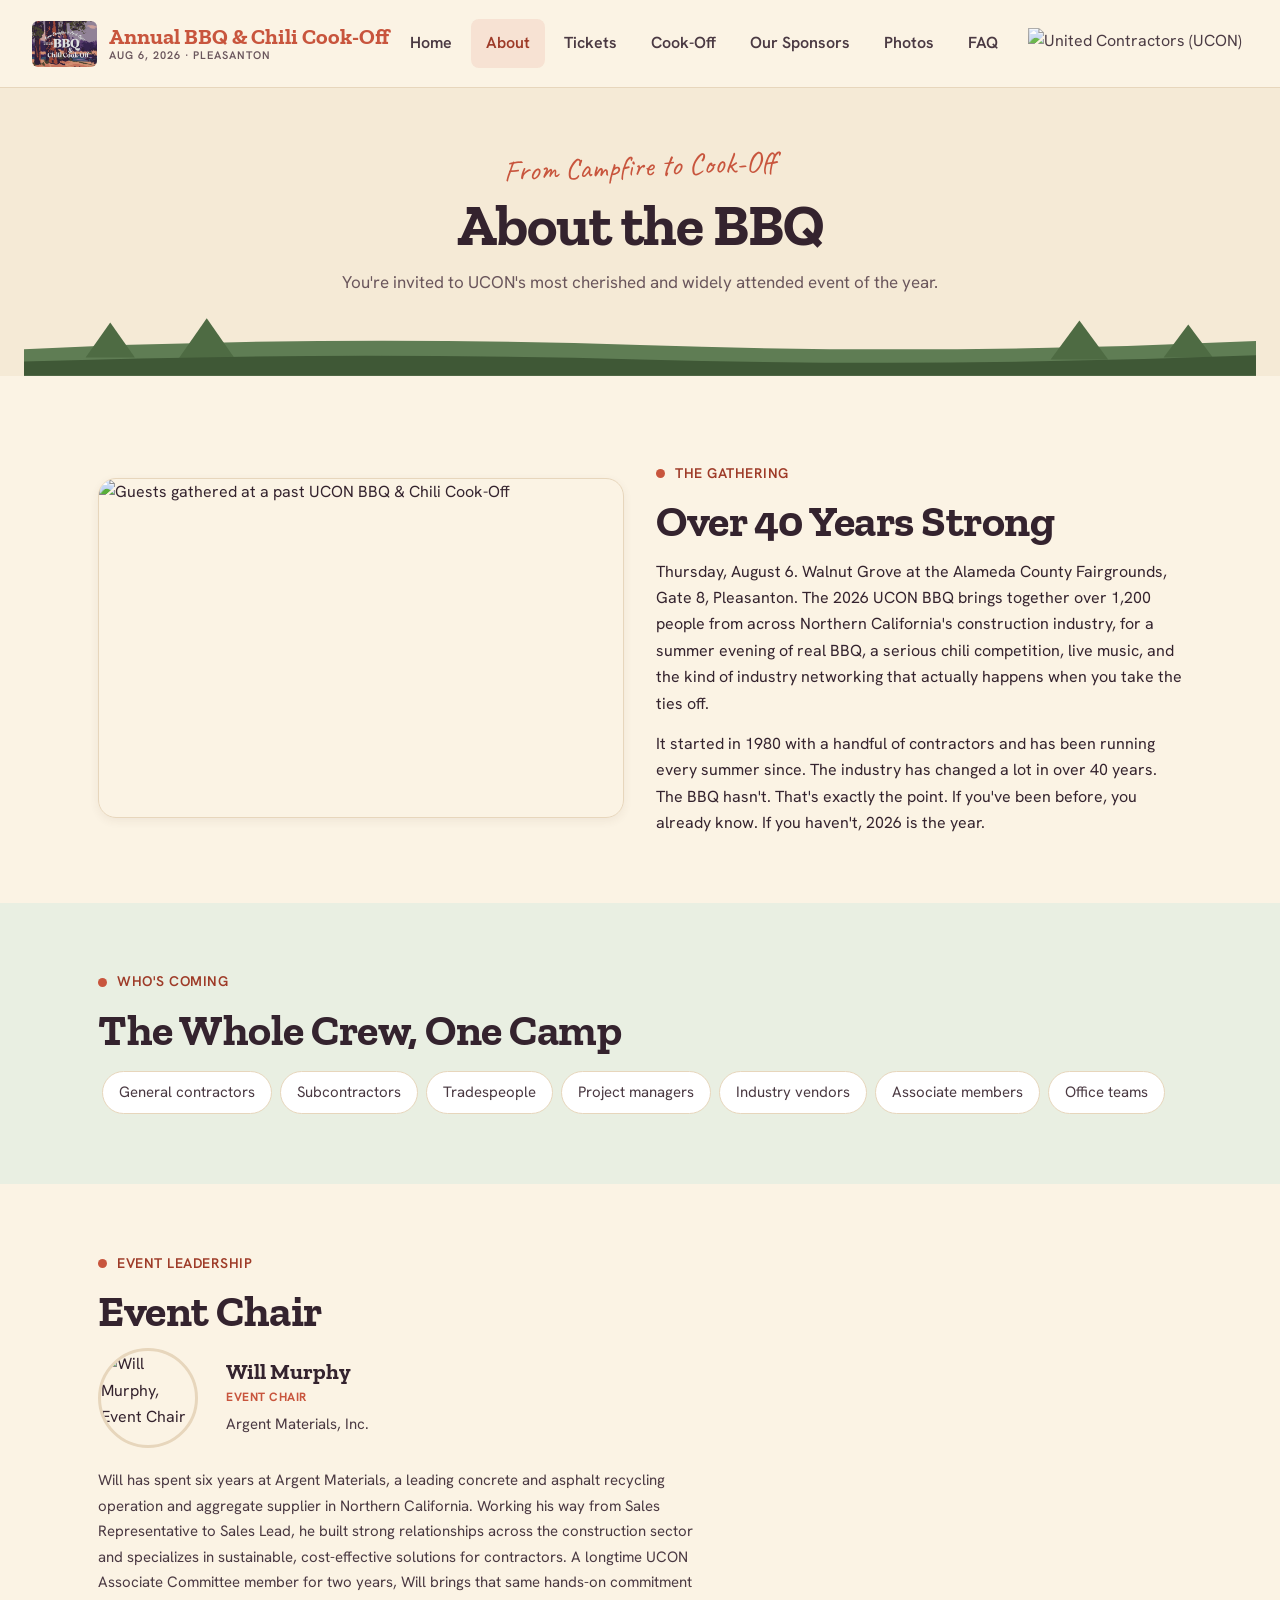
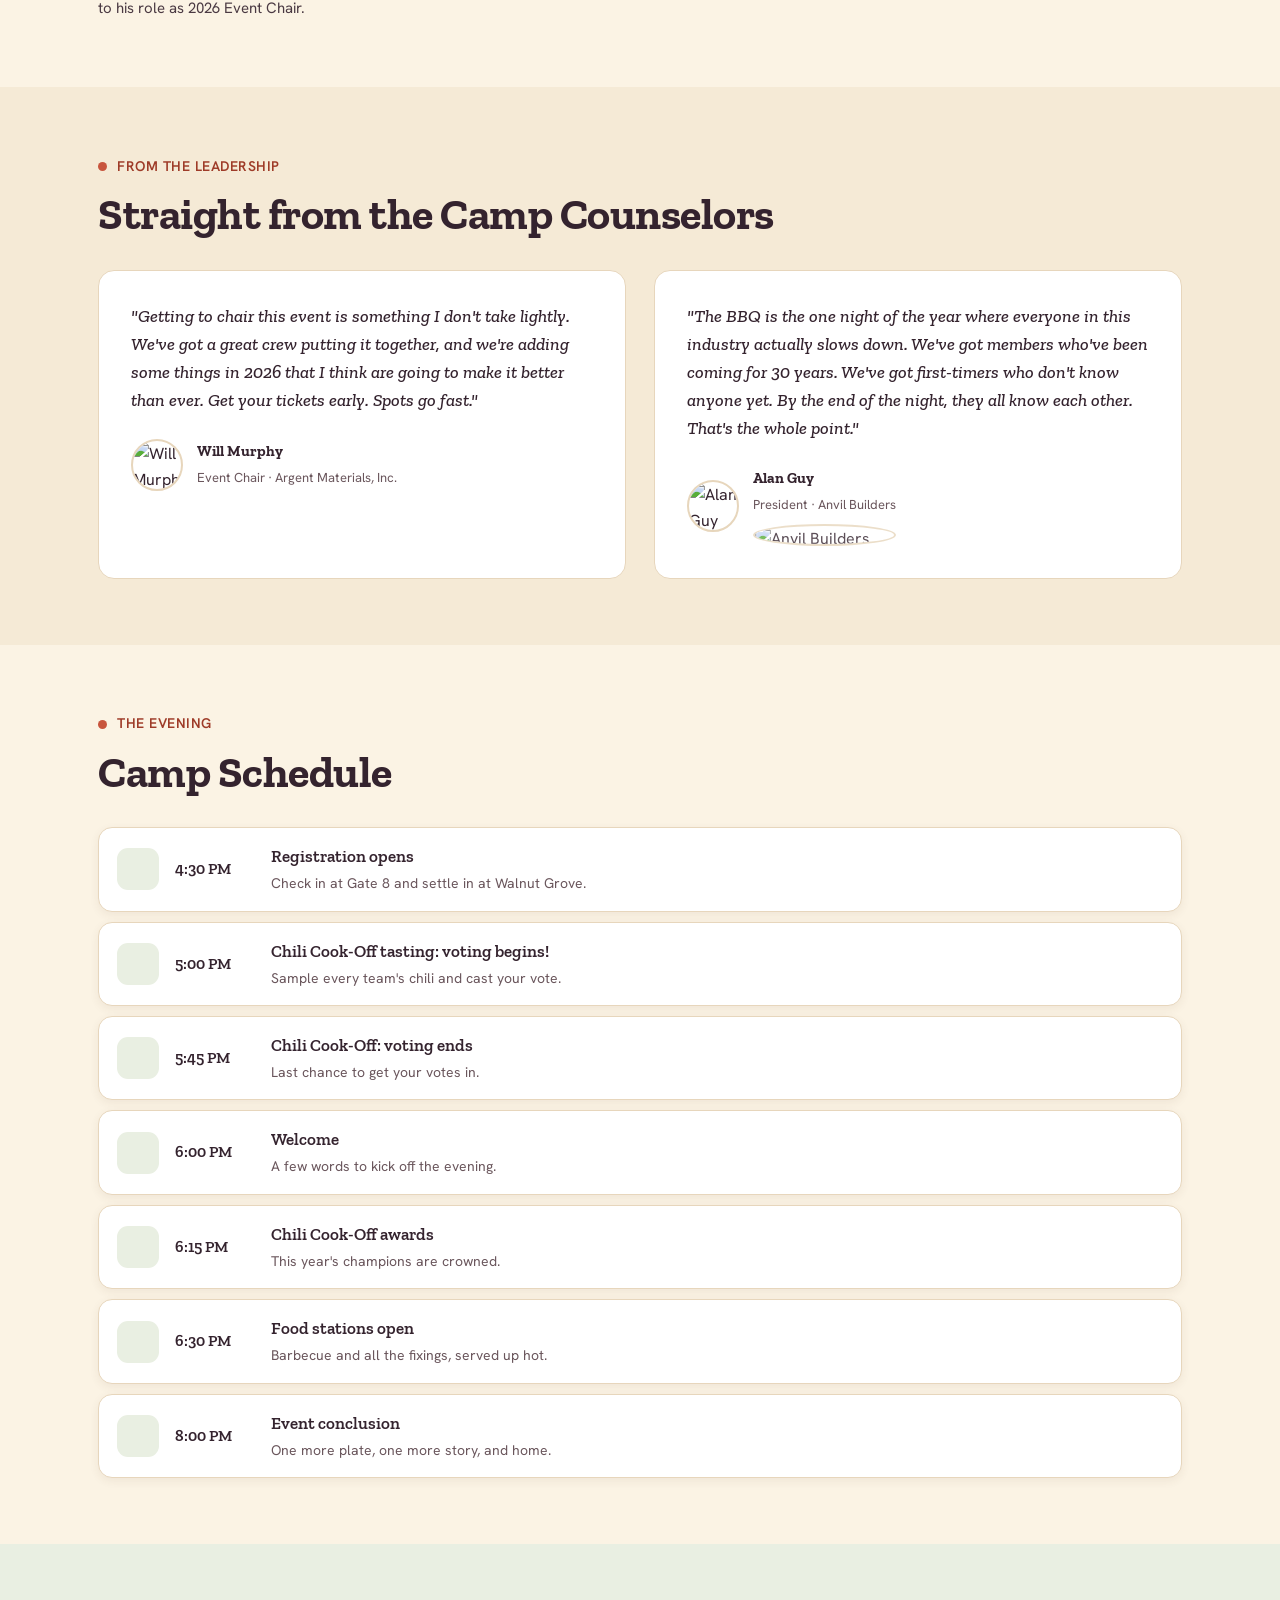
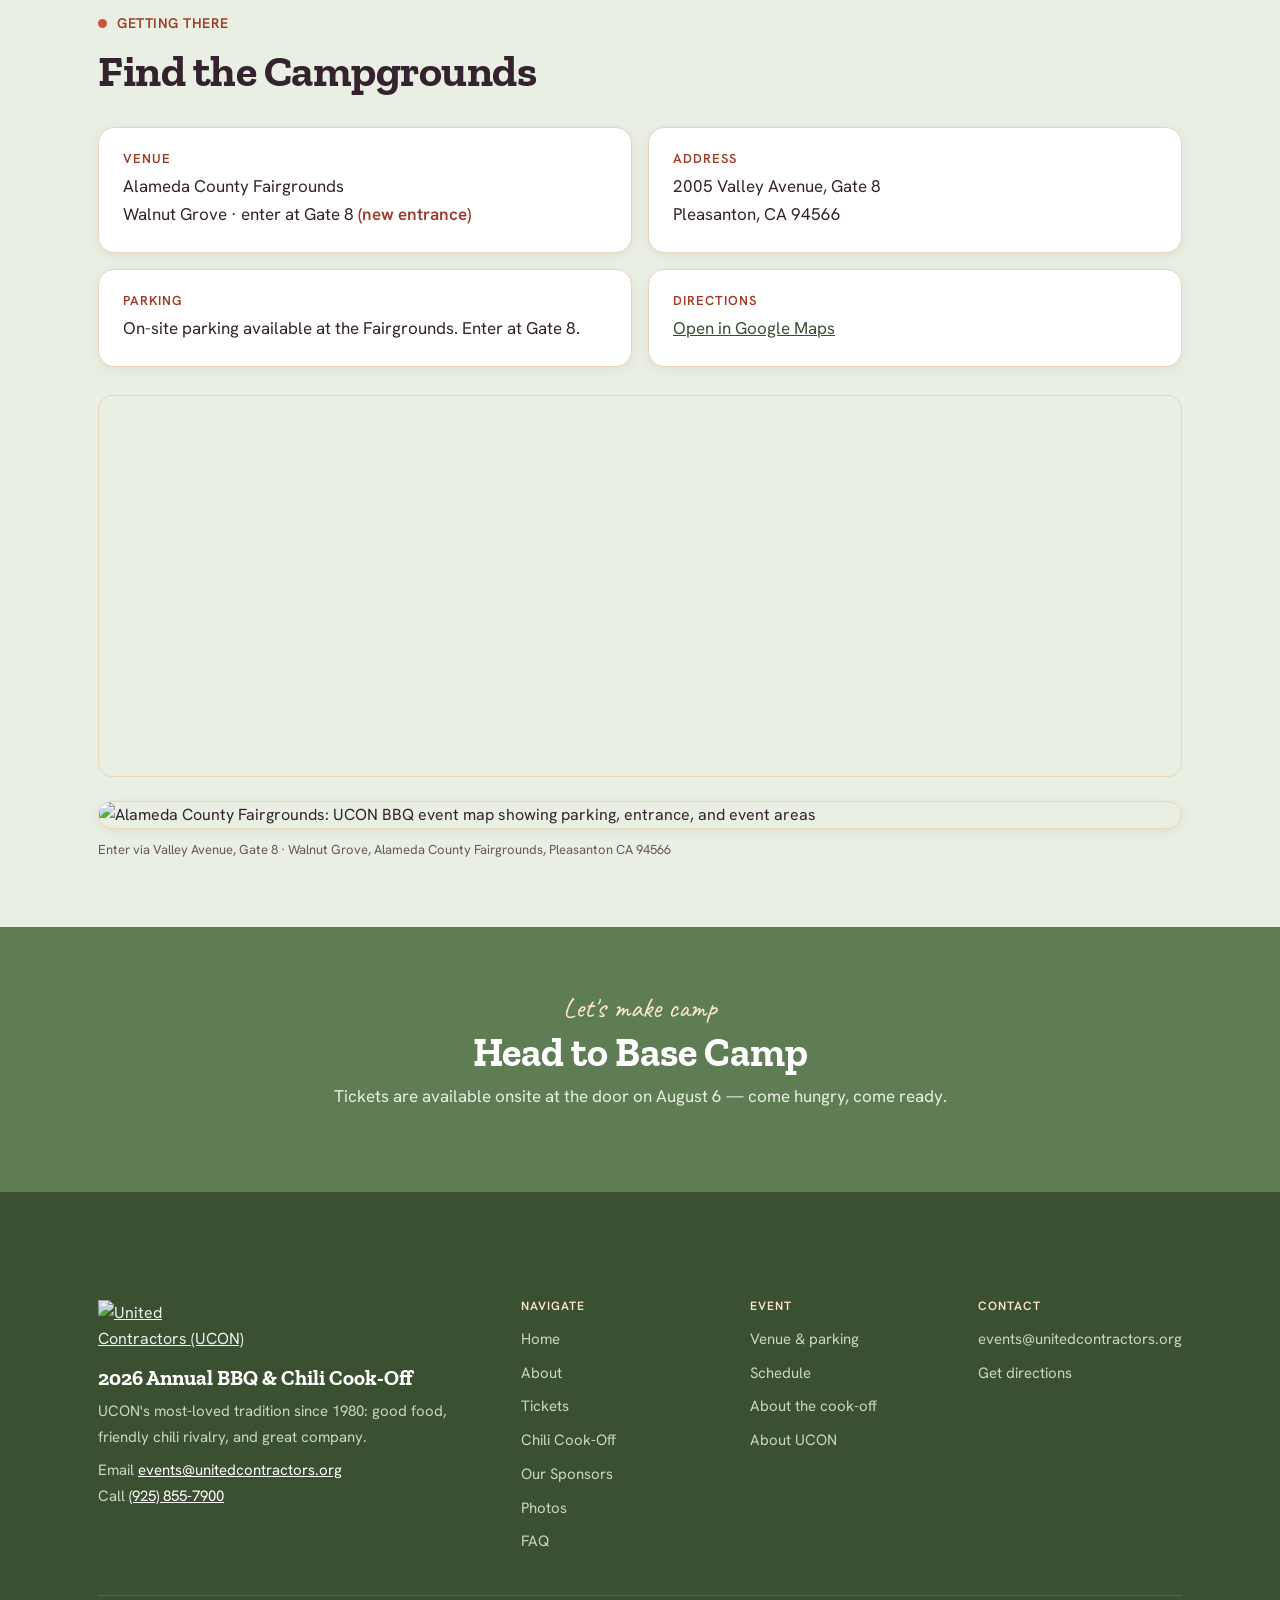
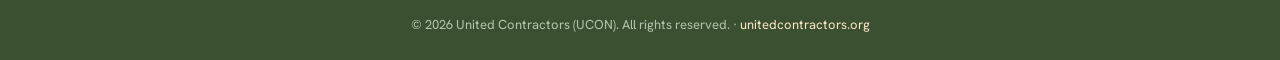
==== commit 555d89dc: "Reg Closing Updates" ====
--- a/about.html
+++ b/about.html
@@ -51,9 +51,7 @@
     <a class="nav-btn" data-nav="chili-cookoff.html" href="chili-cookoff.html">Cook-Off</a>
     <a class="nav-btn" data-nav="sponsor.html" href="sponsor.html">Our Sponsors</a>
     <a class="nav-btn" data-nav="photos.html" href="photos.html">Photos</a>
-    <a class="nav-btn" data-nav="faq.html" href="faq.html">FAQ</a>
-    <a class="register-btn" href="https://www.unitedcontractors.org/event-registration/2026-annual-bbq-registration">Get tickets</a>
-  </div>
+    <a class="nav-btn" data-nav="faq.html" href="faq.html">FAQ</a>  </div>
   <a class="nav-ucon-logo" href="https://www.unitedcontractors.org" target="_blank" rel="noopener" aria-label="United Contractors, event organizer"><img src="https://res.cloudinary.com/dhqtiaubo/image/upload/q_auto/f_auto/v1777169497/UnitedContractorsLogo_zf9ekd.png" alt="United Contractors (UCON)"></a>
   <button class="hamburger" id="hamburger" onclick="toggleMobileMenu()" aria-label="Toggle menu" aria-expanded="false"><span></span><span></span><span></span></button>
 </nav>
@@ -65,9 +63,7 @@
   <a href="sponsor.html">Our Sponsors</a>
   <a href="photos.html">Photos</a>
   <a href="faq.html">FAQ</a>
-  <a href="https://www.unitedcontractors.org" target="_blank" rel="noopener">About UCON</a>
-  <a class="mobile-register" href="https://www.unitedcontractors.org/event-registration/2026-annual-bbq-registration">Get tickets</a>
-</div>
+  <a href="https://www.unitedcontractors.org" target="_blank" rel="noopener">About UCON</a></div>
 </header>
 <main id="main-content">
 <div class="page-hero">
@@ -191,7 +187,7 @@
   </div>
 </section>
 
-<div class="cta-block"><div class="script">Let's make camp</div><h2>Head to Base Camp</h2><p>Tickets for August 6 are available now. Come hungry, come ready.</p><div class="cta-inner"><a class="btn-cream" href="https://www.unitedcontractors.org/event-registration/2026-annual-bbq-registration">Get tickets</a></div></div>
+<div class="cta-block"><div class="script">Let's make camp</div><h2>Head to Base Camp</h2><p>Tickets are available onsite at the door on August 6 &mdash; come hungry, come ready.</p></div>
 </main>
 <div class="footer-trees"><svg viewBox="0 0 1200 56" preserveAspectRatio="none" aria-hidden="true" focusable="false">
 <path d="M0 30 Q300 16 600 26 T1200 22 L1200 56 L0 56 Z" fill="#3A5031"/>
@@ -218,8 +214,6 @@
     <div class="footer-bottom">© 2026 United Contractors (UCON). All rights reserved. · <a href="https://www.unitedcontractors.org" target="_blank" rel="noopener">unitedcontractors.org</a></div>
   </div>
 </footer>
-<button class="scroll-top" id="scrollTop" onclick="window.scrollTo({top:0,behavior:'smooth'})" aria-label="Scroll to top">↑</button>
-<a class="sticky-register" href="https://www.unitedcontractors.org/event-registration/2026-annual-bbq-registration">Get your tickets</a>
-<script src="main.js"></script>
+<button class="scroll-top" id="scrollTop" onclick="window.scrollTo({top:0,behavior:'smooth'})" aria-label="Scroll to top">↑</button><script src="main.js"></script>
 </body>
 </html>
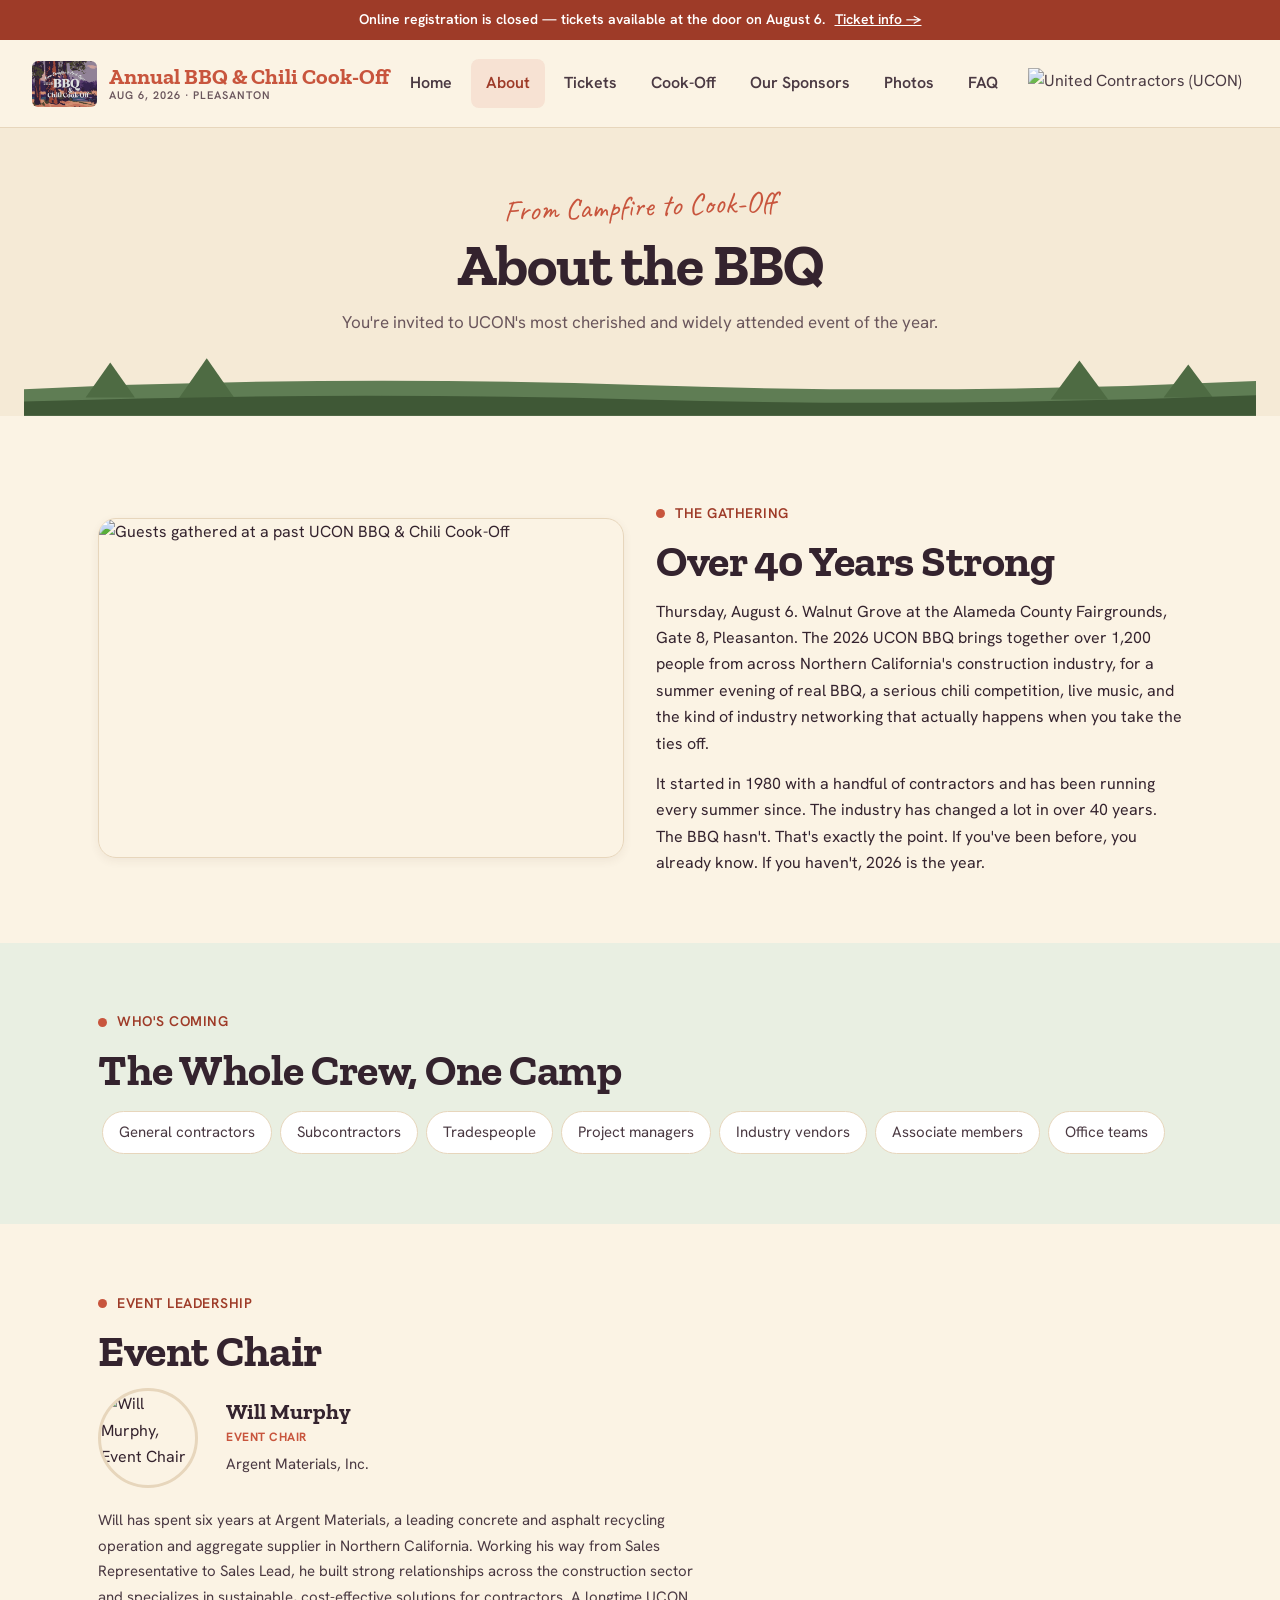
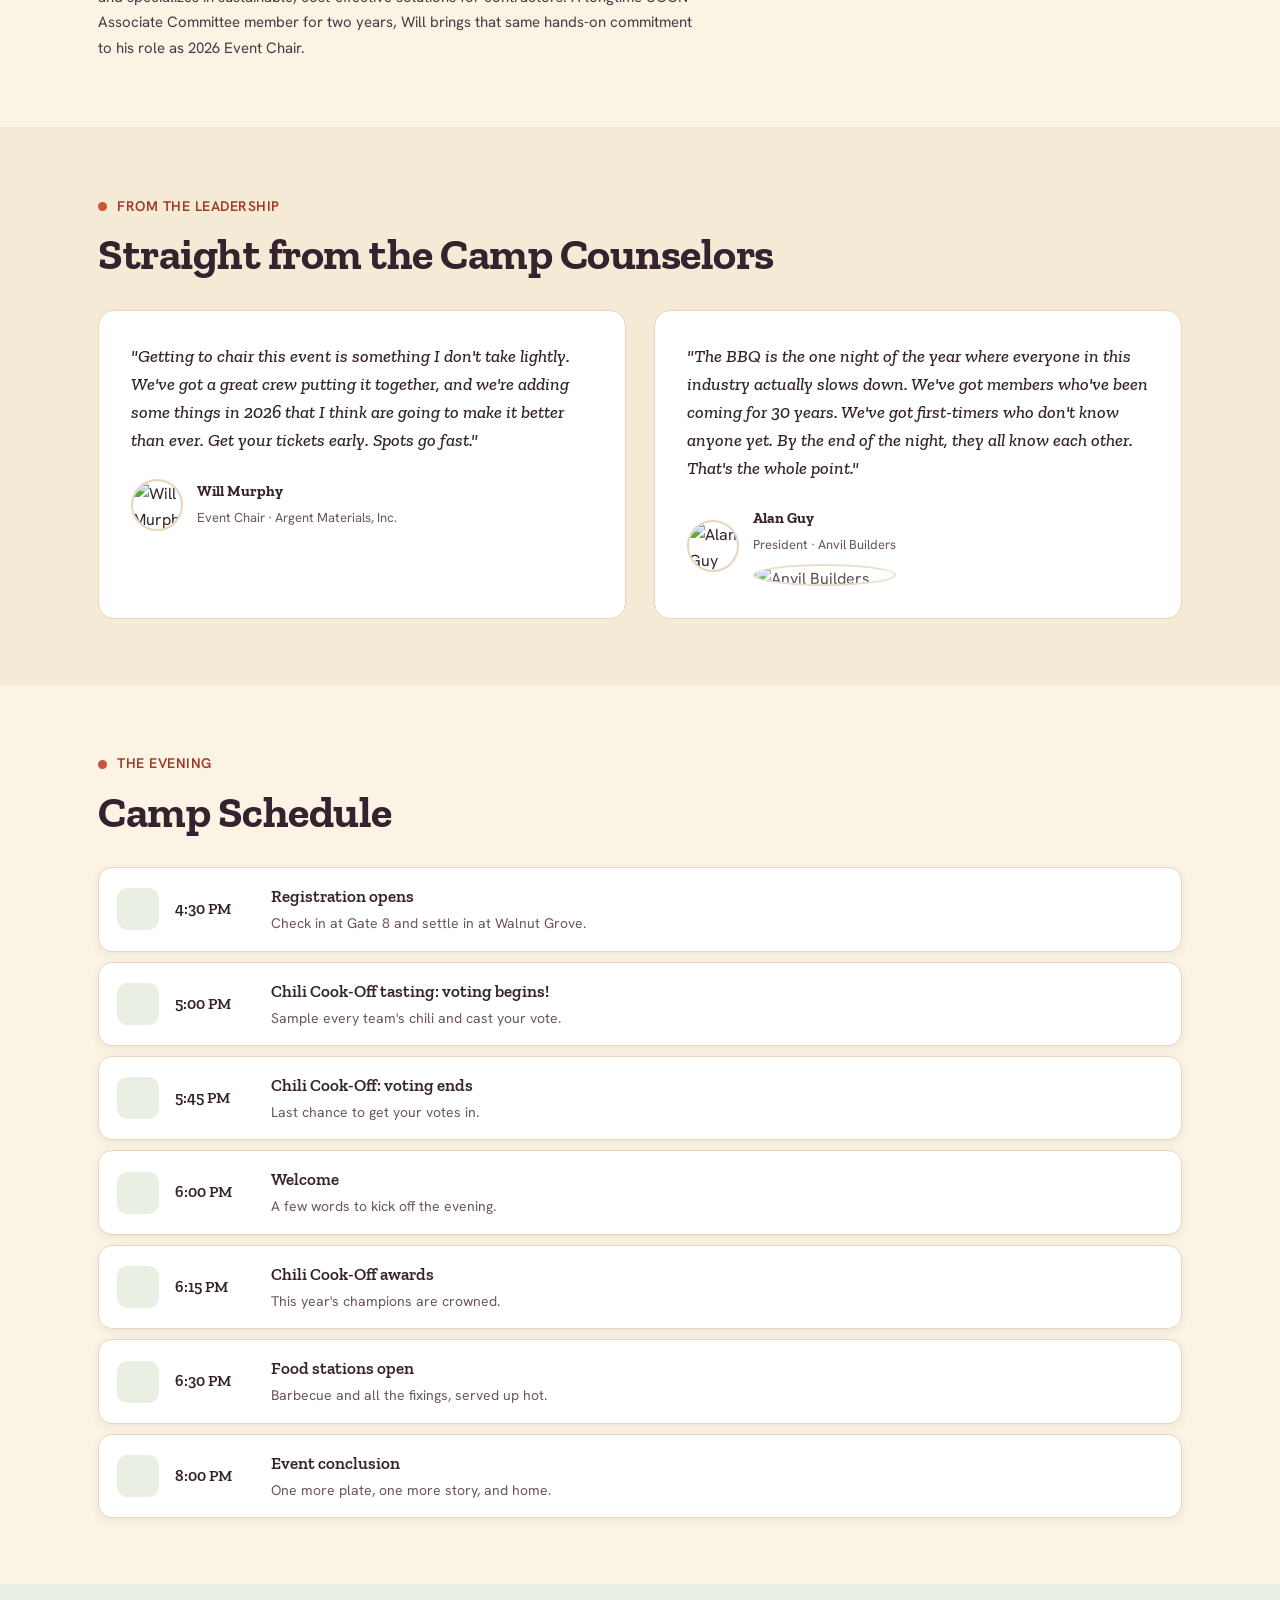
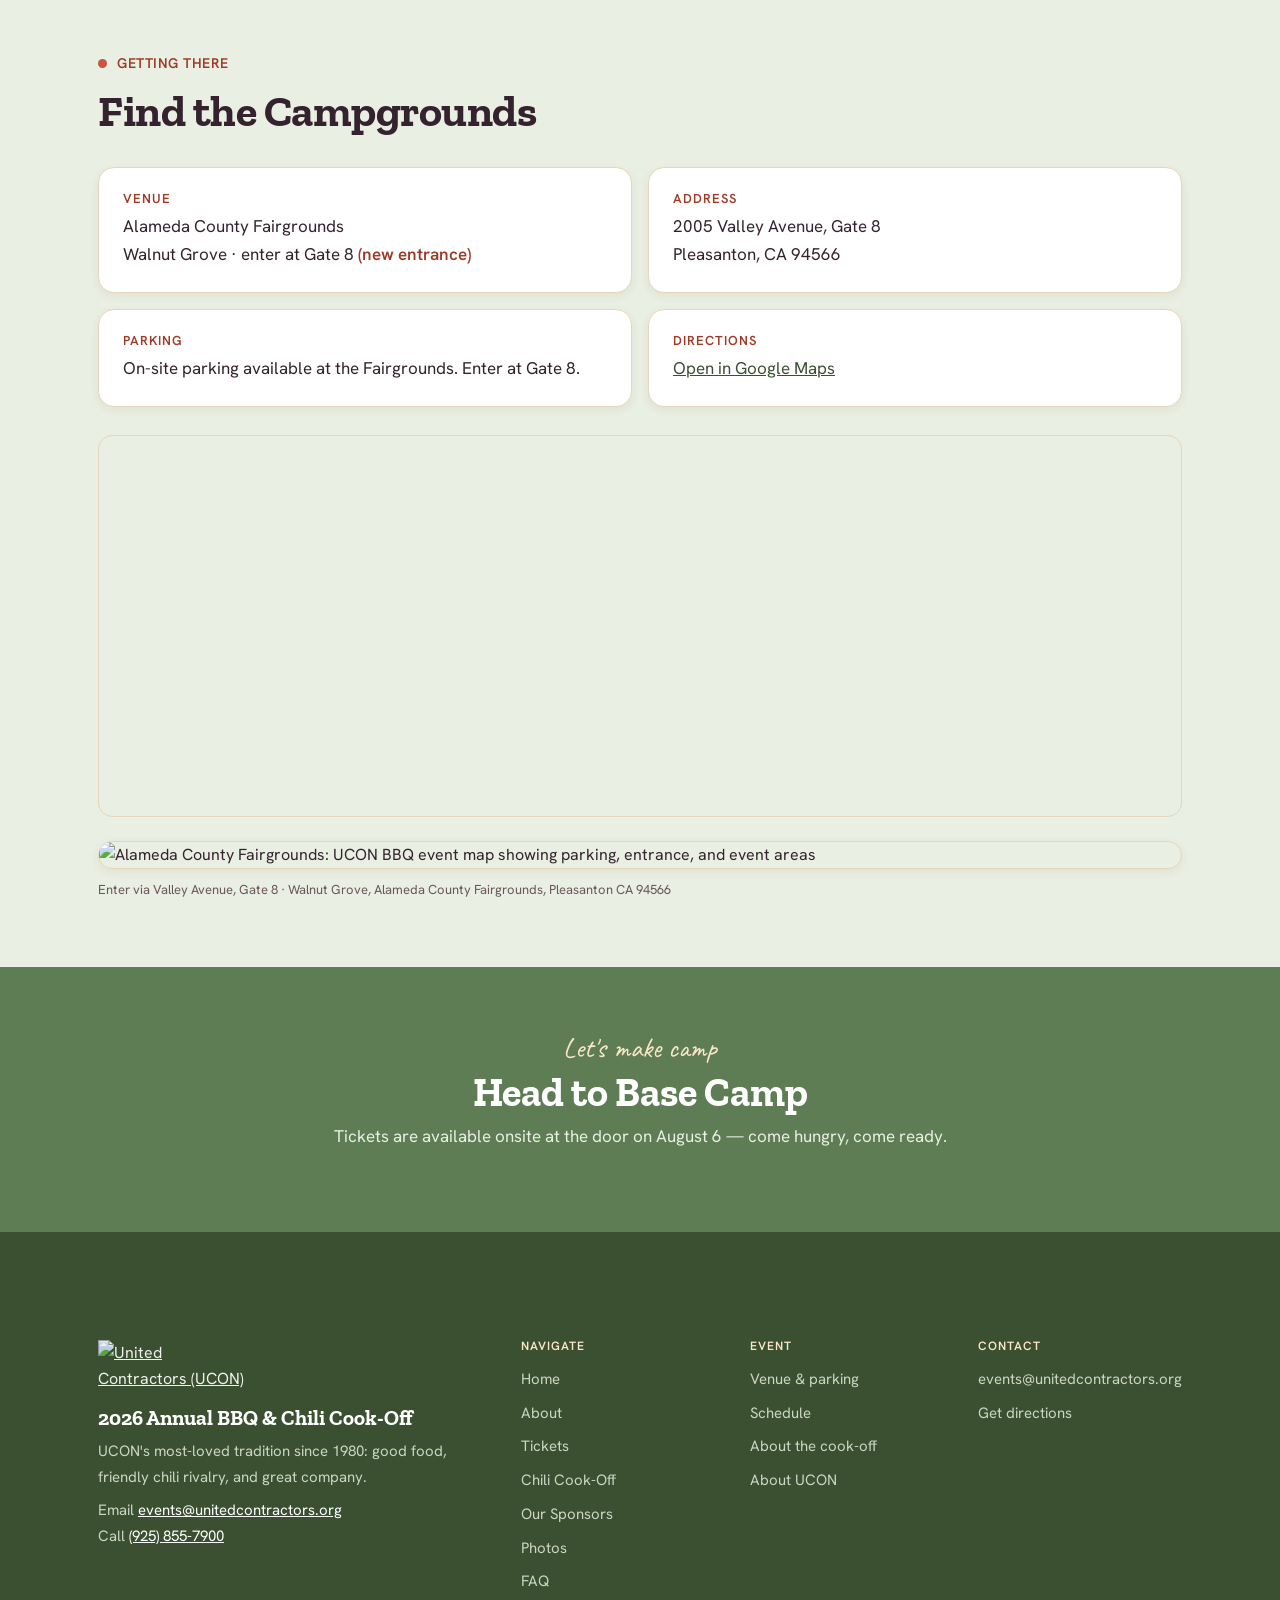
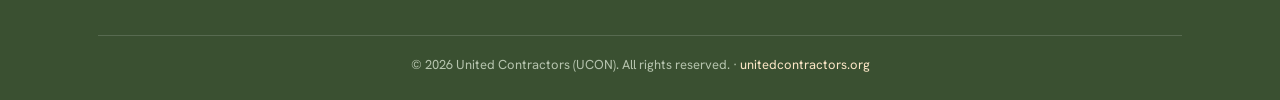
==== commit d0ecb5c1: "Tickets Update" ====
--- a/about.html
+++ b/about.html
@@ -27,6 +27,7 @@
 </head>
 <body>
 <a href="#main-content" class="skip-link">Skip to main content</a>
+<div class="reg-banner">Online registration is closed &mdash; tickets available at the door on August 6. <a href="tickets.html">Ticket info &rarr;</a></div>
 <header>
 <nav aria-label="Main navigation">
   <a class="nav-logo" href="index.html" aria-label="BBQ &amp; Chili Cook-Off, home">
--- a/styles.css
+++ b/styles.css
@@ -709,6 +709,18 @@
 header.nav-over-hero{position:fixed;top:0;left:0;right:0;}
 header.nav-over-hero nav{background:rgba(251,243,228,.80);backdrop-filter:blur(8px);border-bottom:1px solid rgba(231,214,188,.7);transition:background .3s ease,border-color .3s ease;}
 header.nav-over-hero.scrolled nav{background:rgba(251,243,228,.97);backdrop-filter:blur(8px);border-bottom-color:var(--line);}
+/* ---------- Fixed registration-closed announcement bar ---------- */
+.reg-banner{position:fixed;top:0;left:0;right:0;z-index:1100;min-height:40px;display:flex;flex-wrap:wrap;align-items:center;justify-content:center;gap:2px 10px;background:var(--emberD);color:#fff;font-family:var(--font-body);font-size:14px;font-weight:600;line-height:1.25;padding:7px 18px;text-align:center;}
+.reg-banner a{color:#fff;text-decoration:underline;white-space:nowrap;}
+body{padding-top:40px;}
+header{top:40px;}
+header.nav-over-hero{top:40px;}
+@media(max-width:760px){
+  body{padding-top:58px;}
+  .reg-banner{min-height:58px;font-size:13px;padding:7px 14px;}
+  header{top:58px;}
+  header.nav-over-hero{top:58px;}
+}
 
 @media(max-width:768px){
   .video-hero{min-height:84vh;padding:100px 16px 128px;}
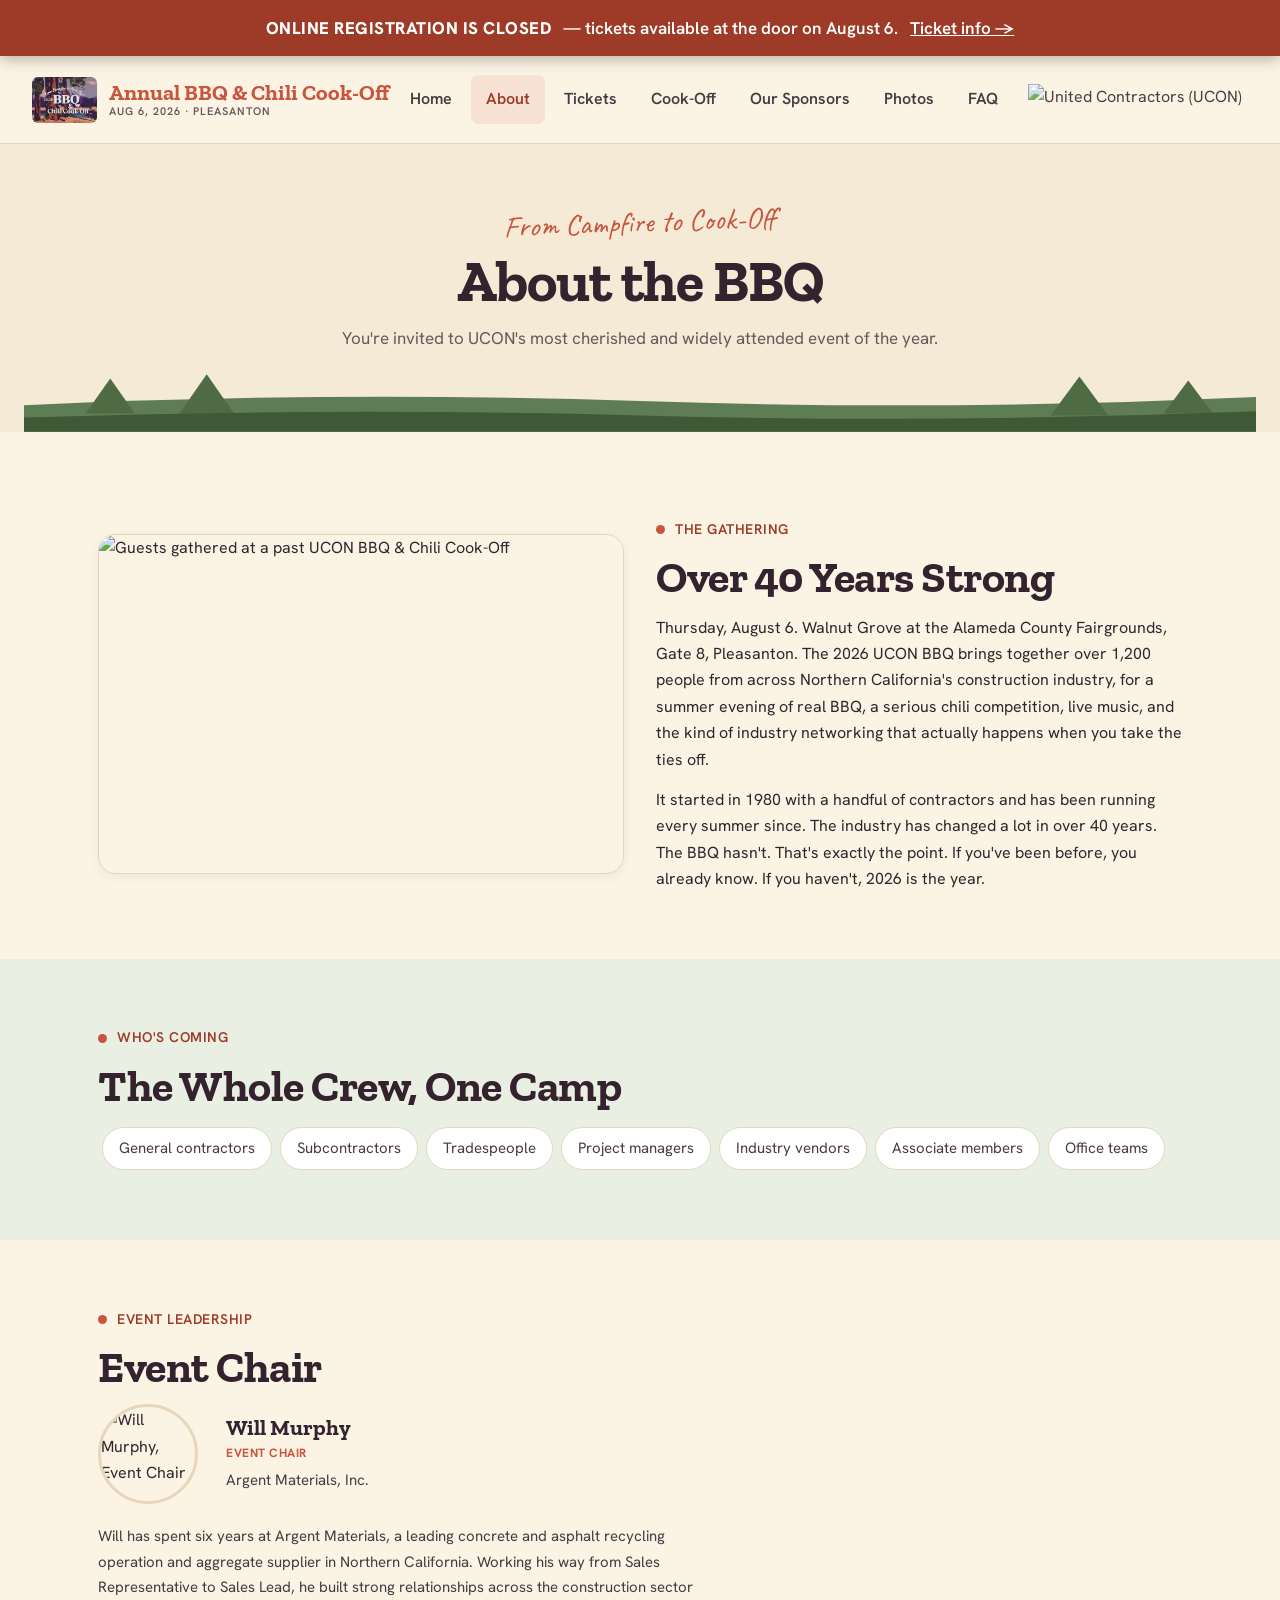
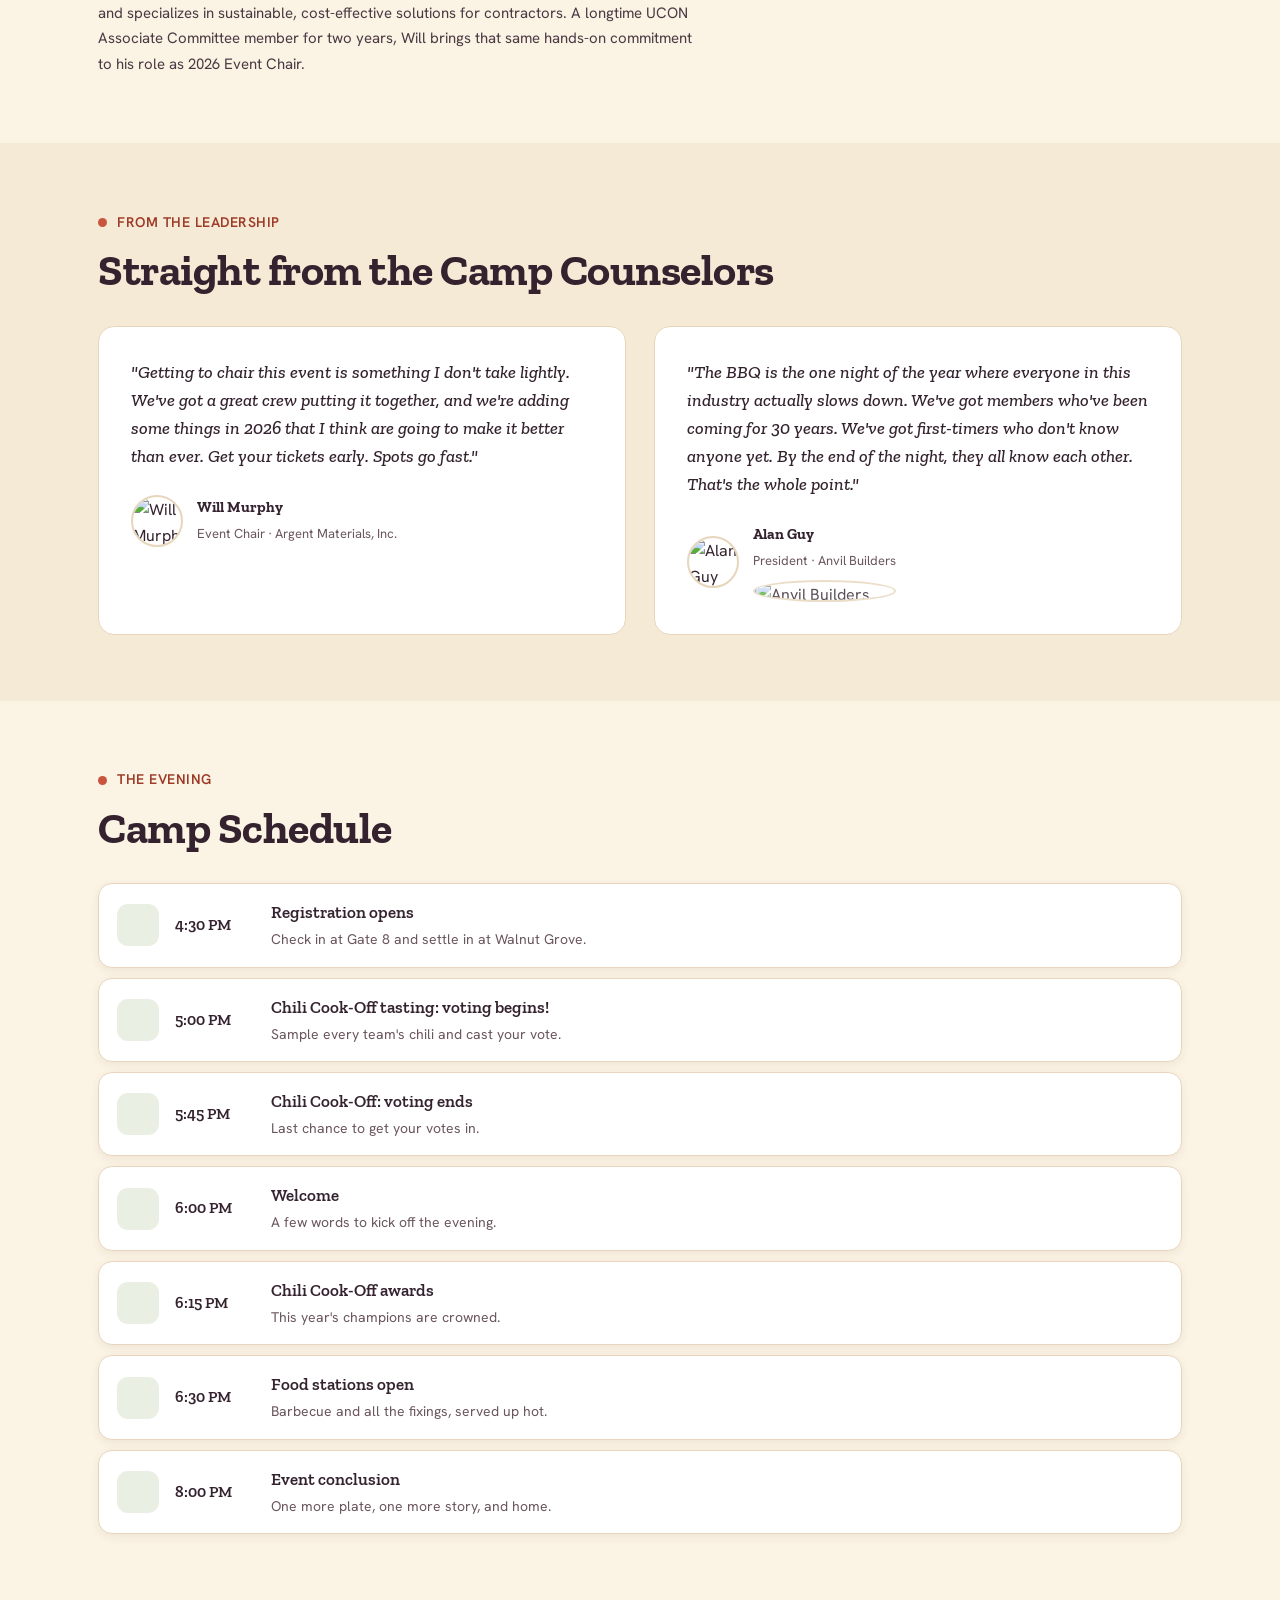
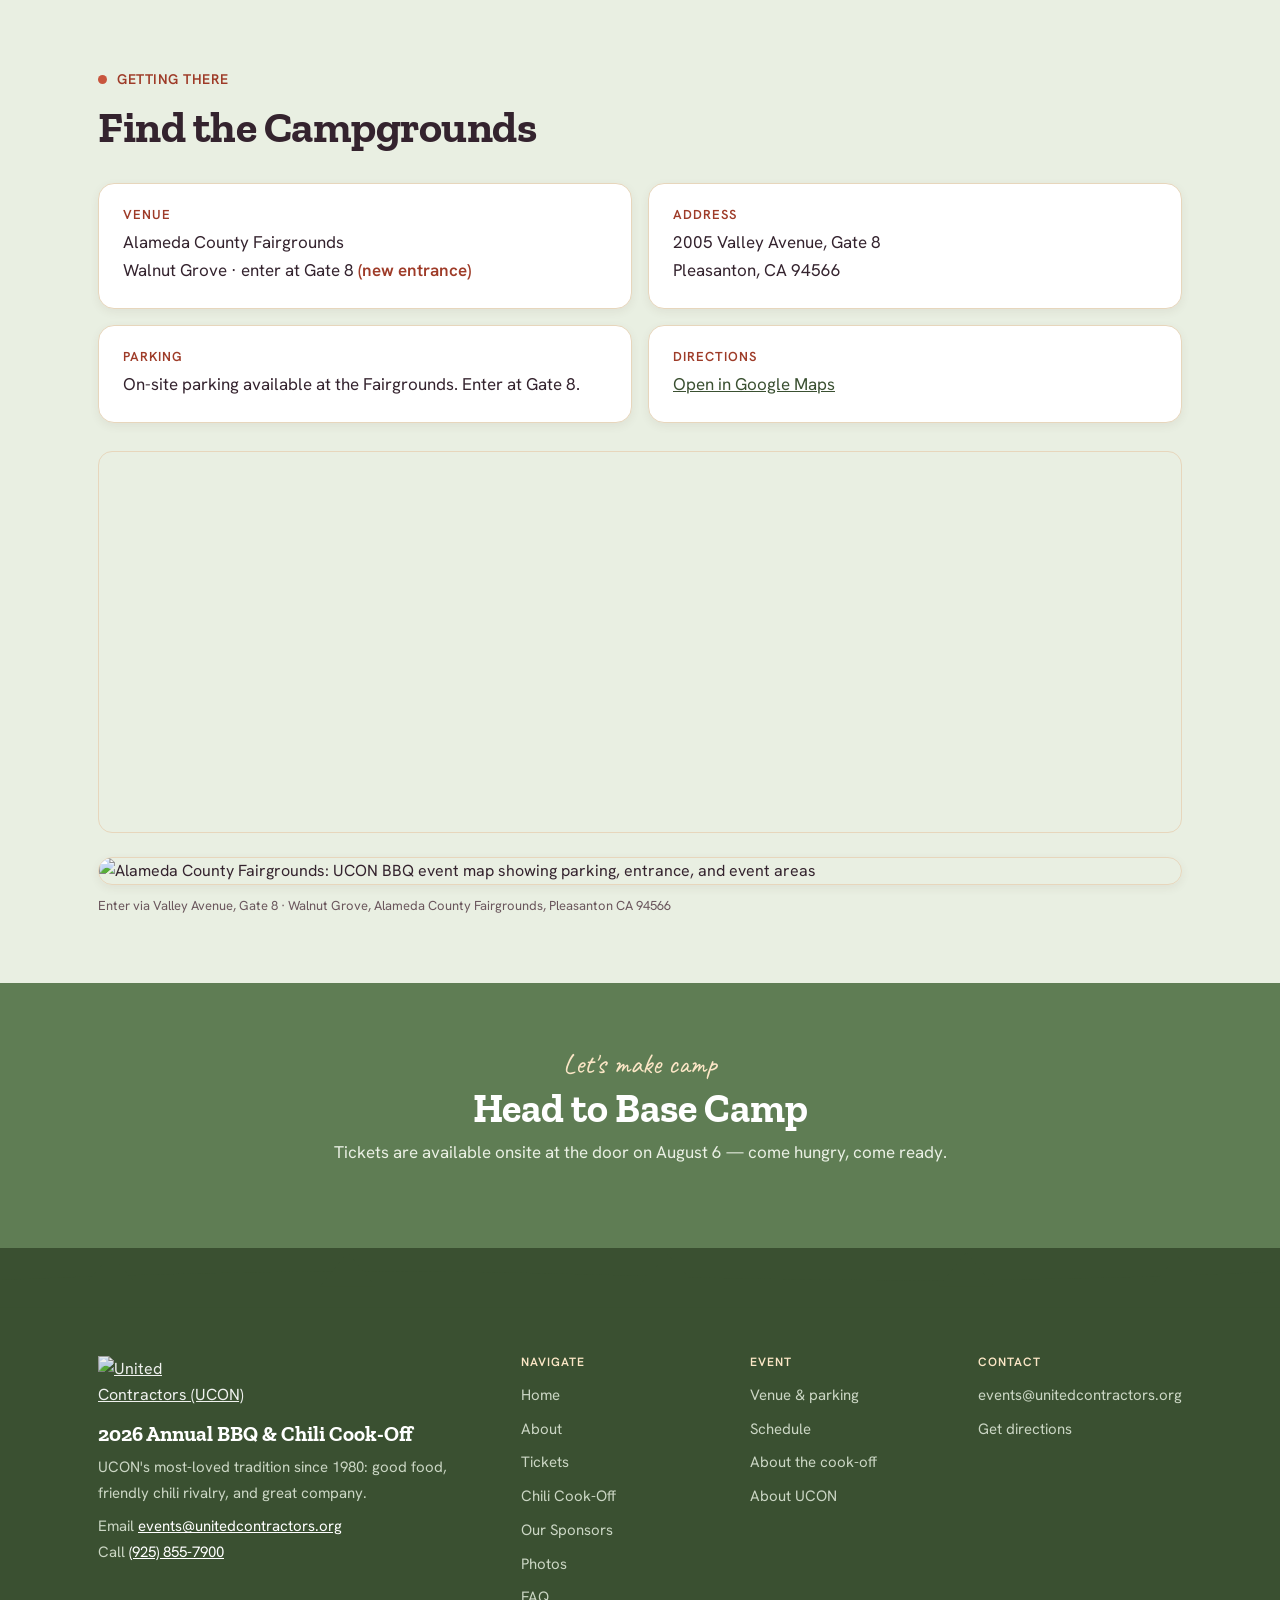
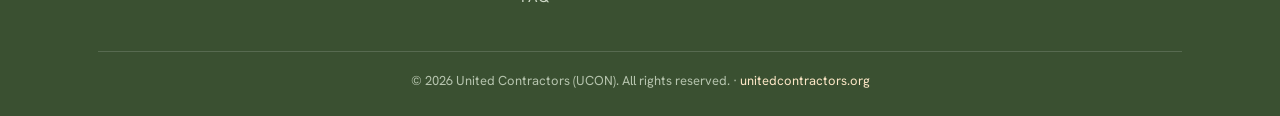
==== commit bcc57428: "Reg Closed Update" ====
--- a/about.html
+++ b/about.html
@@ -27,7 +27,7 @@
 </head>
 <body>
 <a href="#main-content" class="skip-link">Skip to main content</a>
-<div class="reg-banner">Online registration is closed &mdash; tickets available at the door on August 6. <a href="tickets.html">Ticket info &rarr;</a></div>
+<div class="reg-banner"><strong>Online registration is closed</strong> &mdash; tickets available at the door on August 6. <a href="tickets.html">Ticket info &rarr;</a></div>
 <header>
 <nav aria-label="Main navigation">
   <a class="nav-logo" href="index.html" aria-label="BBQ &amp; Chili Cook-Off, home">
--- a/styles.css
+++ b/styles.css
@@ -20,7 +20,7 @@
   --font-script:'Caveat',cursive;
 }
 *{margin:0;padding:0;box-sizing:border-box;}
-html{overflow-x:hidden;scroll-behavior:smooth;}
+html{overflow-x:clip;scroll-behavior:smooth;}
 body{font-family:var(--font-body);background:var(--cream);color:var(--ink);font-size:16px;line-height:1.65;}
 img{max-width:100%;display:block;}
 a{color:inherit;text-decoration:none;}
@@ -710,16 +710,17 @@
 header.nav-over-hero nav{background:rgba(251,243,228,.80);backdrop-filter:blur(8px);border-bottom:1px solid rgba(231,214,188,.7);transition:background .3s ease,border-color .3s ease;}
 header.nav-over-hero.scrolled nav{background:rgba(251,243,228,.97);backdrop-filter:blur(8px);border-bottom-color:var(--line);}
 /* ---------- Fixed registration-closed announcement bar ---------- */
-.reg-banner{position:fixed;top:0;left:0;right:0;z-index:1100;min-height:40px;display:flex;flex-wrap:wrap;align-items:center;justify-content:center;gap:2px 10px;background:var(--emberD);color:#fff;font-family:var(--font-body);font-size:14px;font-weight:600;line-height:1.25;padding:7px 18px;text-align:center;}
+.reg-banner{position:fixed;top:0;left:0;right:0;z-index:1100;min-height:56px;display:flex;flex-wrap:wrap;align-items:center;justify-content:center;gap:3px 12px;background:var(--emberD);color:#fff;font-family:var(--font-body);font-size:17px;font-weight:600;line-height:1.3;padding:11px 22px;text-align:center;box-shadow:0 3px 14px rgba(0,0,0,.28);}
+.reg-banner strong{font-weight:800;text-transform:uppercase;letter-spacing:.5px;}
 .reg-banner a{color:#fff;text-decoration:underline;white-space:nowrap;}
-body{padding-top:40px;}
-header{top:40px;}
-header.nav-over-hero{top:40px;}
-@media(max-width:760px){
-  body{padding-top:58px;}
-  .reg-banner{min-height:58px;font-size:13px;padding:7px 14px;}
-  header{top:58px;}
-  header.nav-over-hero{top:58px;}
+body{padding-top:56px;}
+header{top:56px;}
+header.nav-over-hero{top:56px;}
+@media(max-width:820px){
+  body{padding-top:82px;}
+  .reg-banner{min-height:82px;font-size:15px;padding:10px 16px;}
+  header{top:82px;}
+  header.nav-over-hero{top:82px;}
 }
 
 @media(max-width:768px){
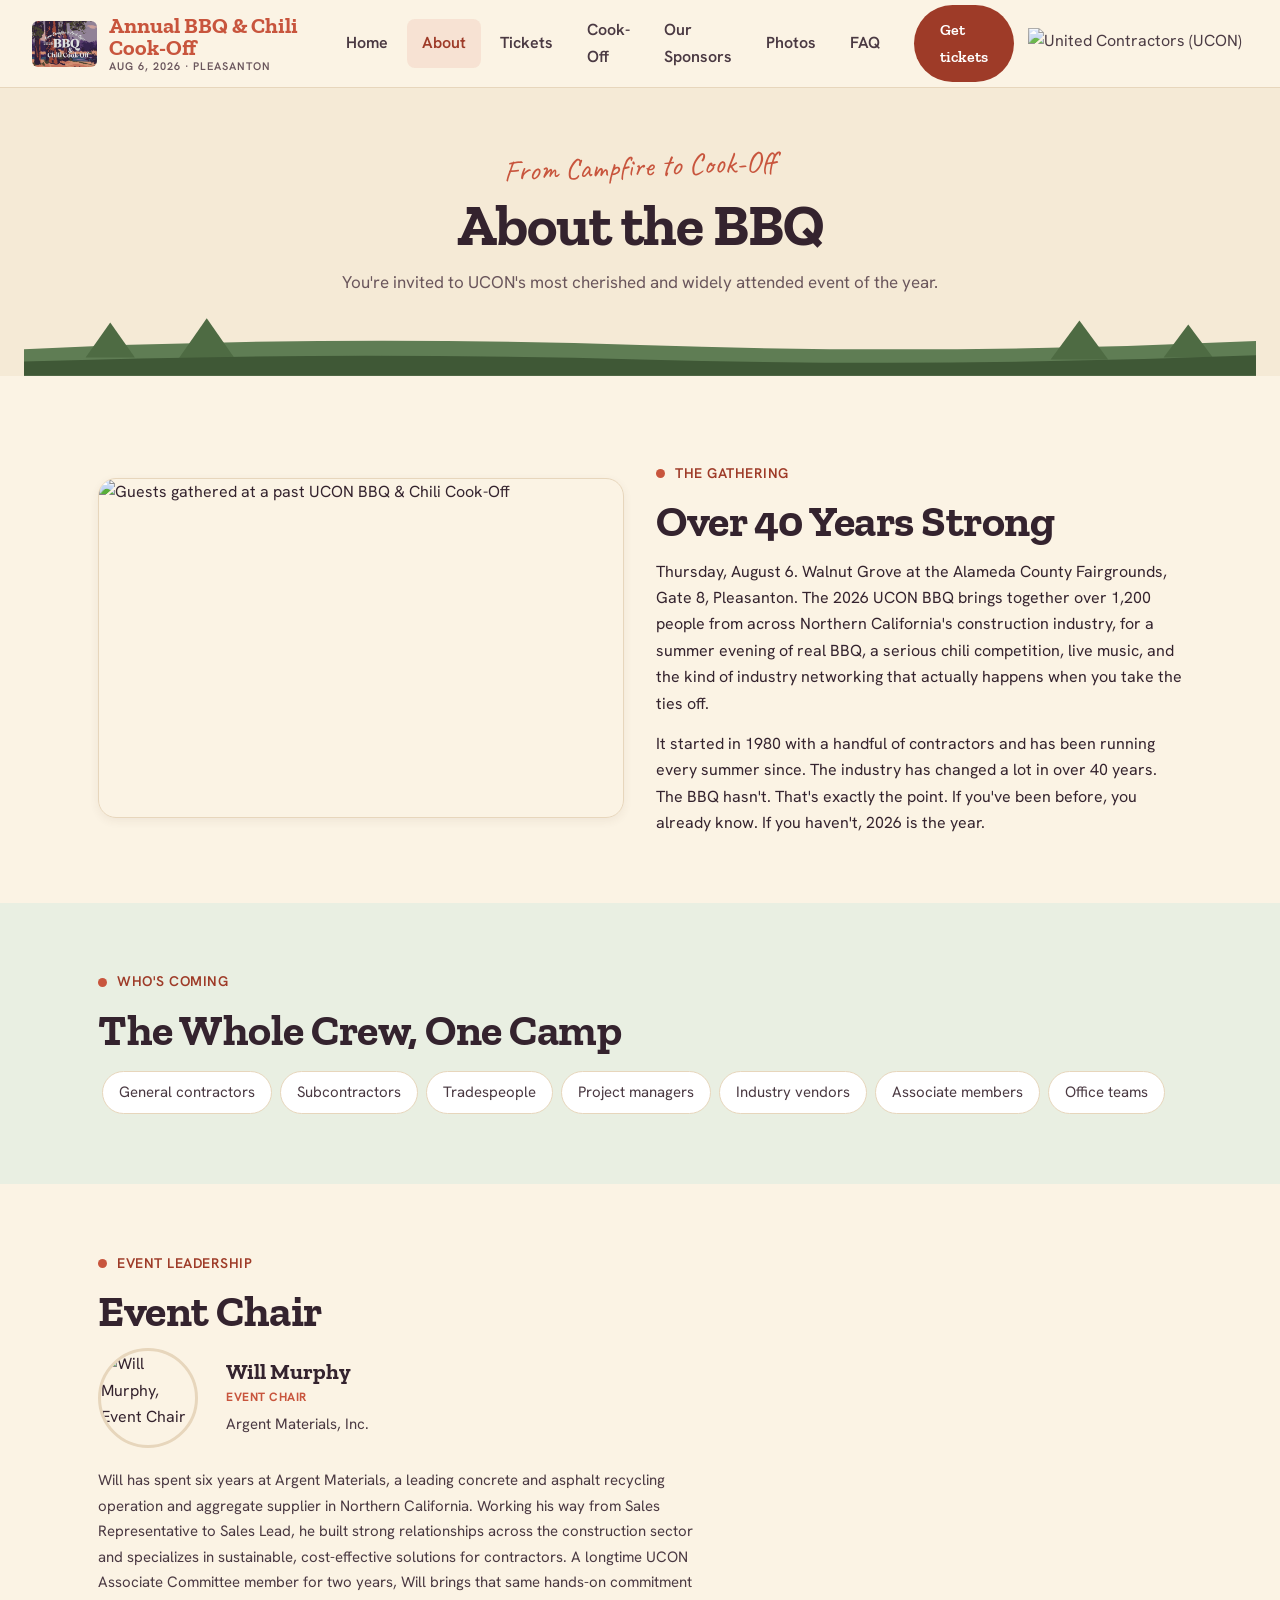
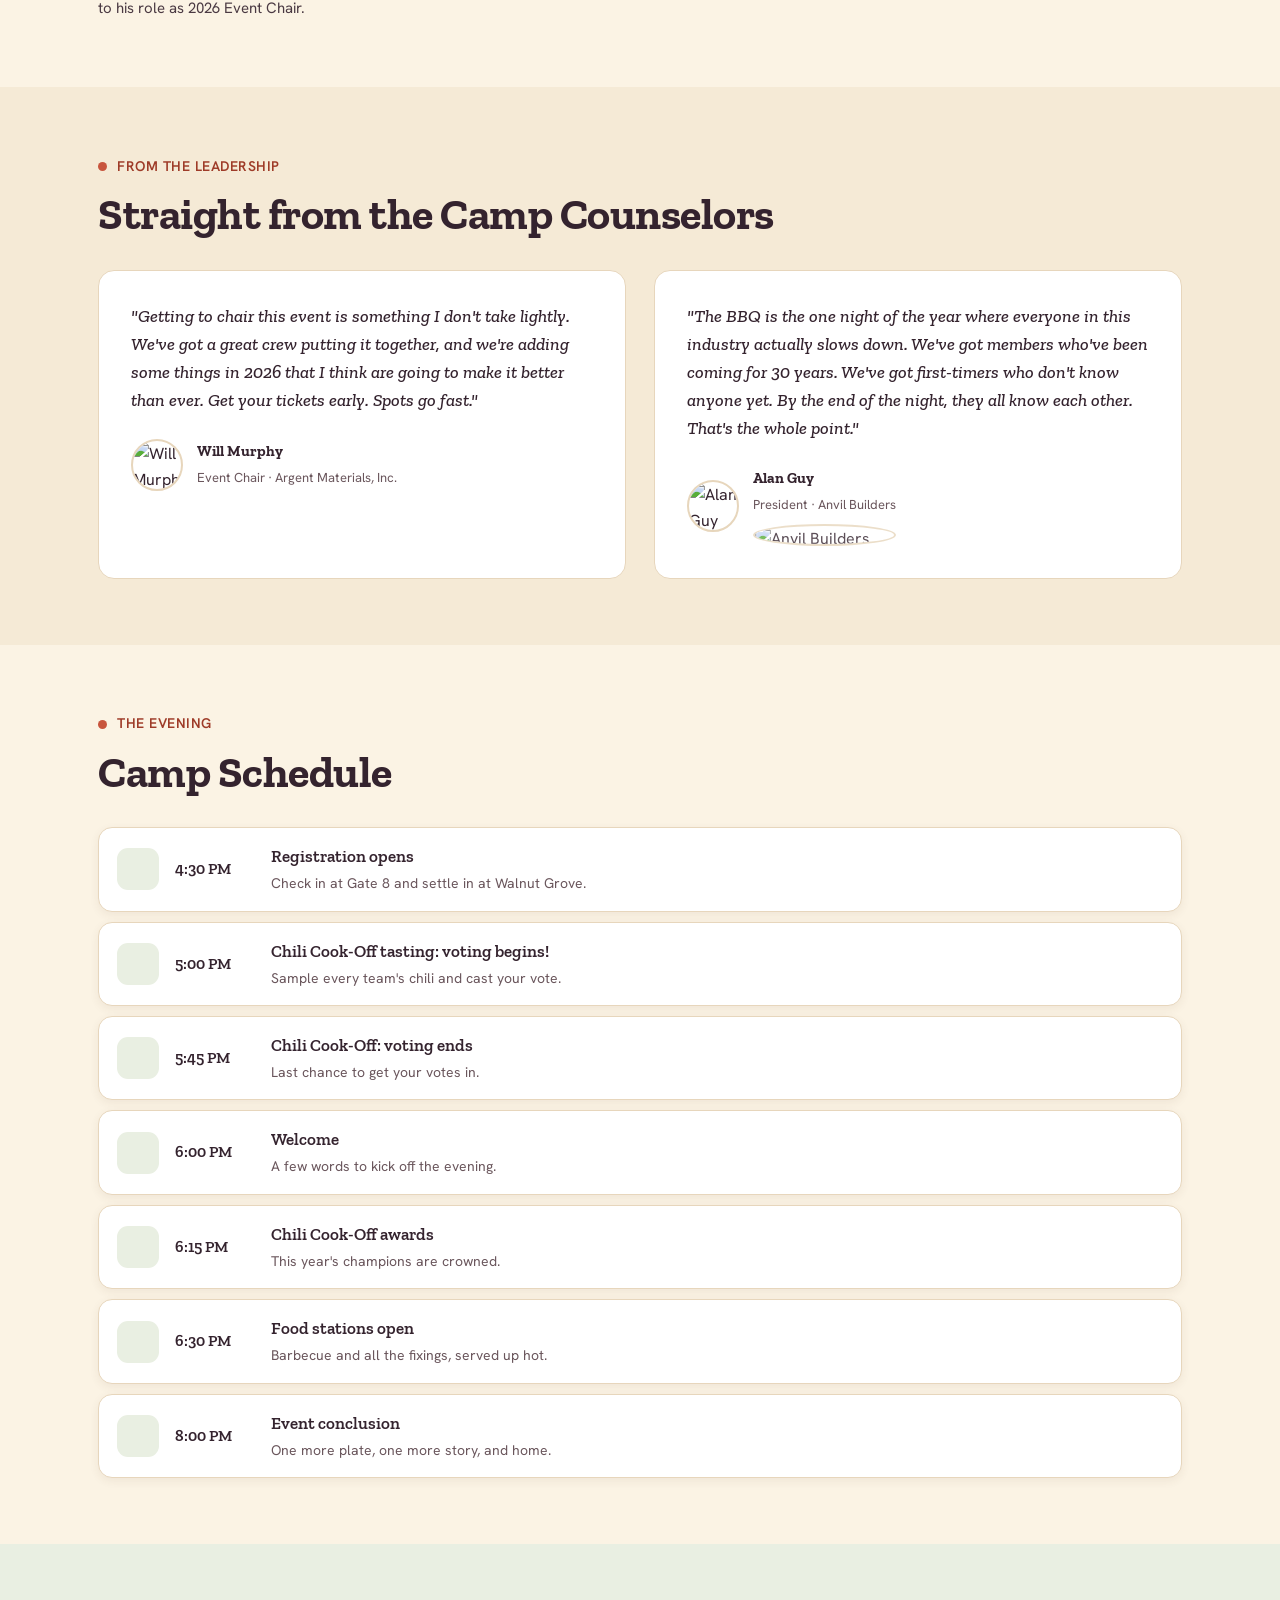
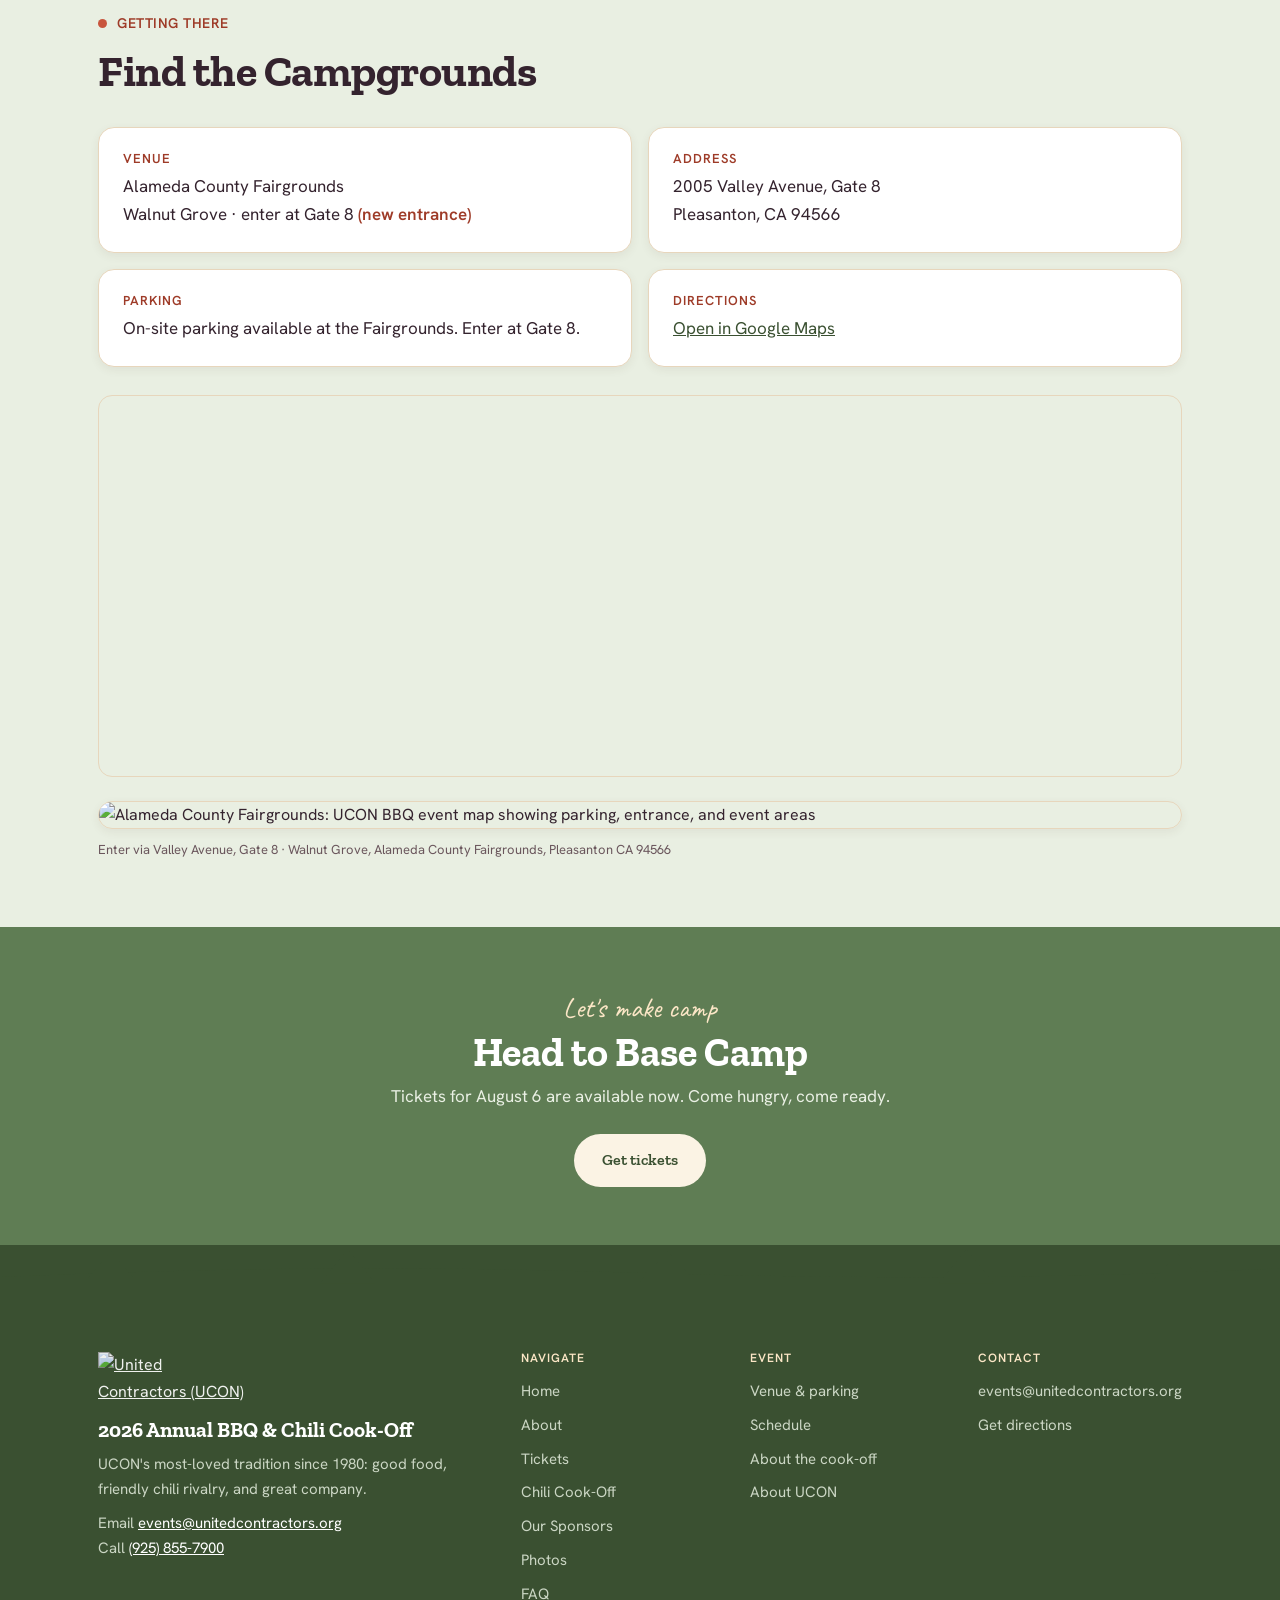
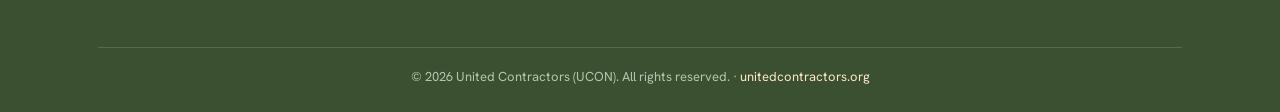
==== commit 3e3ea1d1: "Reg Closed Revert" ====
--- a/about.html
+++ b/about.html
@@ -27,7 +27,6 @@
 </head>
 <body>
 <a href="#main-content" class="skip-link">Skip to main content</a>
-<div class="reg-banner"><strong>Online registration is closed</strong> &mdash; tickets available at the door on August 6. <a href="tickets.html">Ticket info &rarr;</a></div>
 <header>
 <nav aria-label="Main navigation">
   <a class="nav-logo" href="index.html" aria-label="BBQ &amp; Chili Cook-Off, home">
@@ -52,7 +51,9 @@
     <a class="nav-btn" data-nav="chili-cookoff.html" href="chili-cookoff.html">Cook-Off</a>
     <a class="nav-btn" data-nav="sponsor.html" href="sponsor.html">Our Sponsors</a>
     <a class="nav-btn" data-nav="photos.html" href="photos.html">Photos</a>
-    <a class="nav-btn" data-nav="faq.html" href="faq.html">FAQ</a>  </div>
+    <a class="nav-btn" data-nav="faq.html" href="faq.html">FAQ</a>
+    <a class="register-btn" href="https://www.unitedcontractors.org/event-registration/2026-annual-bbq-registration">Get tickets</a>
+  </div>
   <a class="nav-ucon-logo" href="https://www.unitedcontractors.org" target="_blank" rel="noopener" aria-label="United Contractors, event organizer"><img src="https://res.cloudinary.com/dhqtiaubo/image/upload/q_auto/f_auto/v1777169497/UnitedContractorsLogo_zf9ekd.png" alt="United Contractors (UCON)"></a>
   <button class="hamburger" id="hamburger" onclick="toggleMobileMenu()" aria-label="Toggle menu" aria-expanded="false"><span></span><span></span><span></span></button>
 </nav>
@@ -64,7 +65,9 @@
   <a href="sponsor.html">Our Sponsors</a>
   <a href="photos.html">Photos</a>
   <a href="faq.html">FAQ</a>
-  <a href="https://www.unitedcontractors.org" target="_blank" rel="noopener">About UCON</a></div>
+  <a href="https://www.unitedcontractors.org" target="_blank" rel="noopener">About UCON</a>
+  <a class="mobile-register" href="https://www.unitedcontractors.org/event-registration/2026-annual-bbq-registration">Get tickets</a>
+</div>
 </header>
 <main id="main-content">
 <div class="page-hero">
@@ -188,7 +191,7 @@
   </div>
 </section>
 
-<div class="cta-block"><div class="script">Let's make camp</div><h2>Head to Base Camp</h2><p>Tickets are available onsite at the door on August 6 &mdash; come hungry, come ready.</p></div>
+<div class="cta-block"><div class="script">Let's make camp</div><h2>Head to Base Camp</h2><p>Tickets for August 6 are available now. Come hungry, come ready.</p><div class="cta-inner"><a class="btn-cream" href="https://www.unitedcontractors.org/event-registration/2026-annual-bbq-registration">Get tickets</a></div></div>
 </main>
 <div class="footer-trees"><svg viewBox="0 0 1200 56" preserveAspectRatio="none" aria-hidden="true" focusable="false">
 <path d="M0 30 Q300 16 600 26 T1200 22 L1200 56 L0 56 Z" fill="#3A5031"/>
@@ -215,6 +218,8 @@
     <div class="footer-bottom">© 2026 United Contractors (UCON). All rights reserved. · <a href="https://www.unitedcontractors.org" target="_blank" rel="noopener">unitedcontractors.org</a></div>
   </div>
 </footer>
-<button class="scroll-top" id="scrollTop" onclick="window.scrollTo({top:0,behavior:'smooth'})" aria-label="Scroll to top">↑</button><script src="main.js"></script>
+<button class="scroll-top" id="scrollTop" onclick="window.scrollTo({top:0,behavior:'smooth'})" aria-label="Scroll to top">↑</button>
+<a class="sticky-register" href="https://www.unitedcontractors.org/event-registration/2026-annual-bbq-registration">Get your tickets</a>
+<script src="main.js"></script>
 </body>
 </html>
--- a/styles.css
+++ b/styles.css
@@ -20,7 +20,7 @@
   --font-script:'Caveat',cursive;
 }
 *{margin:0;padding:0;box-sizing:border-box;}
-html{overflow-x:clip;scroll-behavior:smooth;}
+html{overflow-x:hidden;scroll-behavior:smooth;}
 body{font-family:var(--font-body);background:var(--cream);color:var(--ink);font-size:16px;line-height:1.65;}
 img{max-width:100%;display:block;}
 a{color:inherit;text-decoration:none;}
@@ -709,19 +709,6 @@
 header.nav-over-hero{position:fixed;top:0;left:0;right:0;}
 header.nav-over-hero nav{background:rgba(251,243,228,.80);backdrop-filter:blur(8px);border-bottom:1px solid rgba(231,214,188,.7);transition:background .3s ease,border-color .3s ease;}
 header.nav-over-hero.scrolled nav{background:rgba(251,243,228,.97);backdrop-filter:blur(8px);border-bottom-color:var(--line);}
-/* ---------- Fixed registration-closed announcement bar ---------- */
-.reg-banner{position:fixed;top:0;left:0;right:0;z-index:1100;min-height:56px;display:flex;flex-wrap:wrap;align-items:center;justify-content:center;gap:3px 12px;background:var(--emberD);color:#fff;font-family:var(--font-body);font-size:17px;font-weight:600;line-height:1.3;padding:11px 22px;text-align:center;box-shadow:0 3px 14px rgba(0,0,0,.28);}
-.reg-banner strong{font-weight:800;text-transform:uppercase;letter-spacing:.5px;}
-.reg-banner a{color:#fff;text-decoration:underline;white-space:nowrap;}
-body{padding-top:56px;}
-header{top:56px;}
-header.nav-over-hero{top:56px;}
-@media(max-width:820px){
-  body{padding-top:82px;}
-  .reg-banner{min-height:82px;font-size:15px;padding:10px 16px;}
-  header{top:82px;}
-  header.nav-over-hero{top:82px;}
-}
 
 @media(max-width:768px){
   .video-hero{min-height:84vh;padding:100px 16px 128px;}
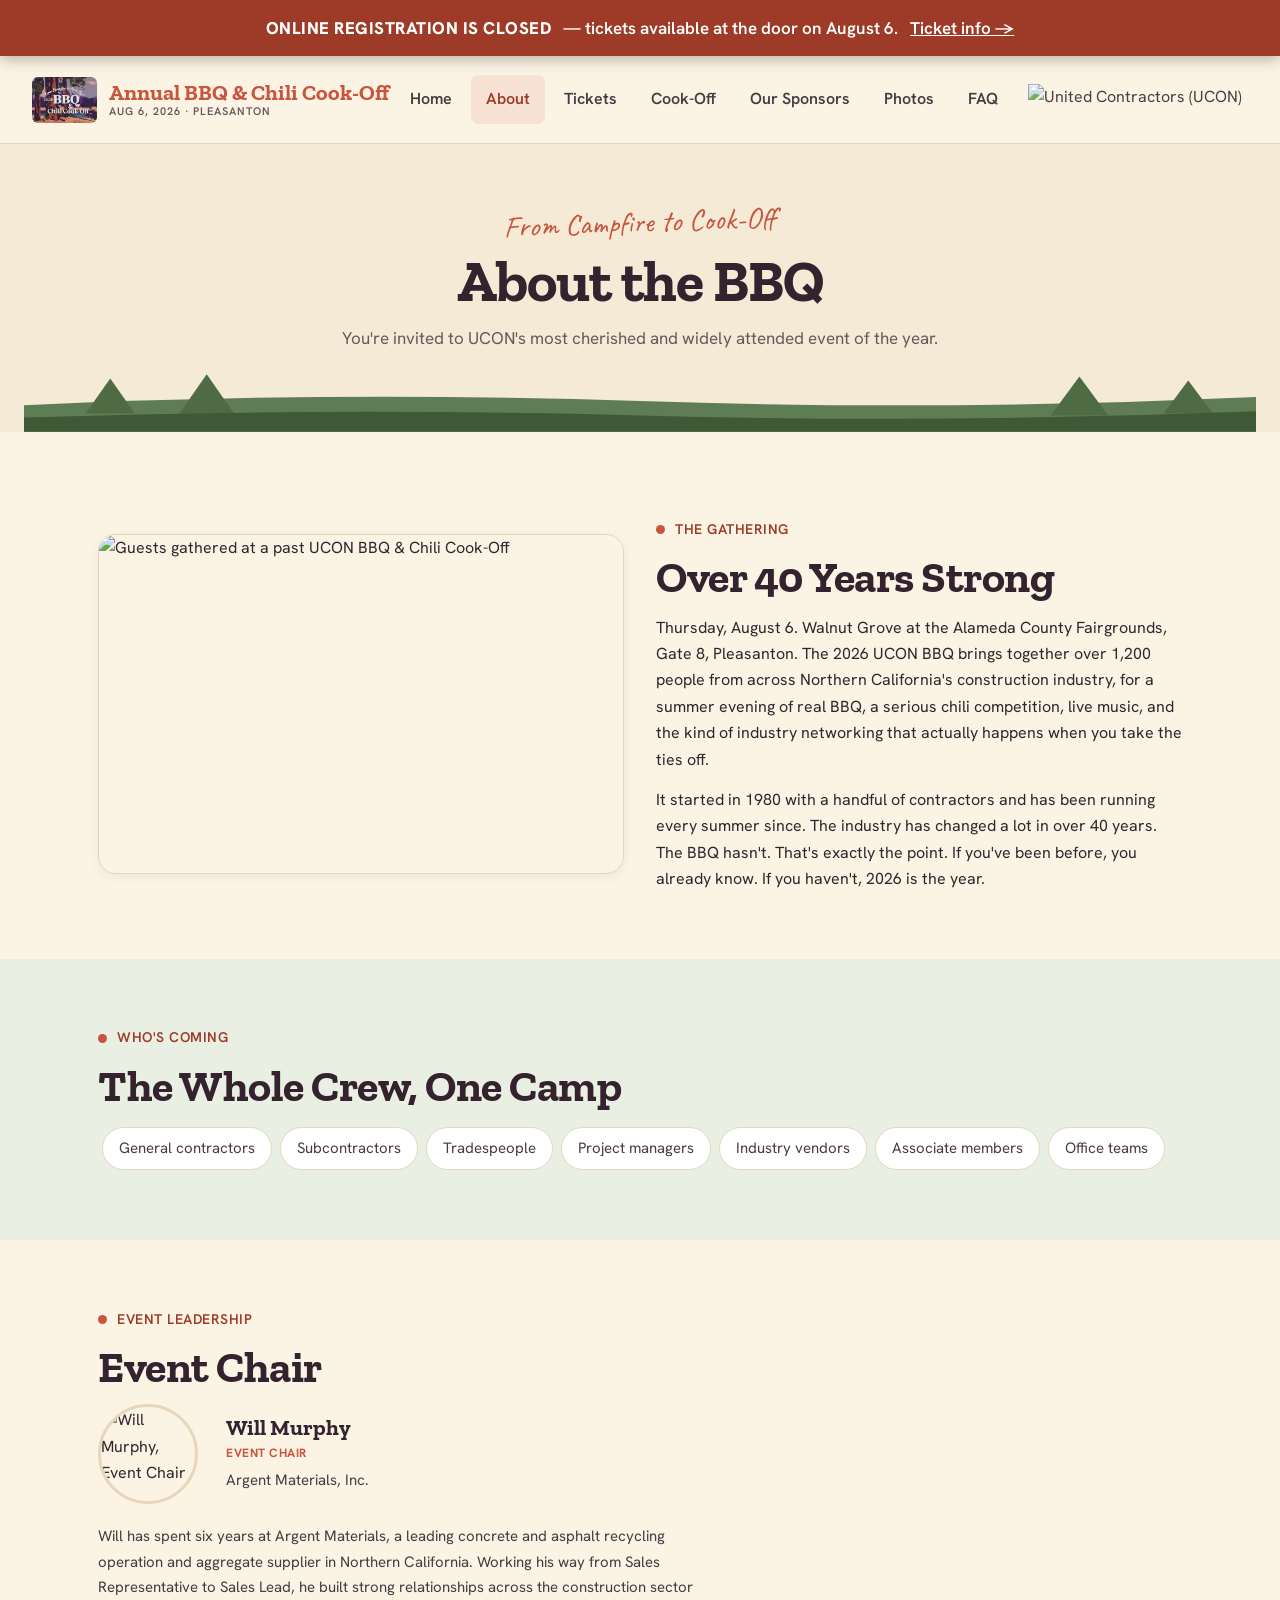
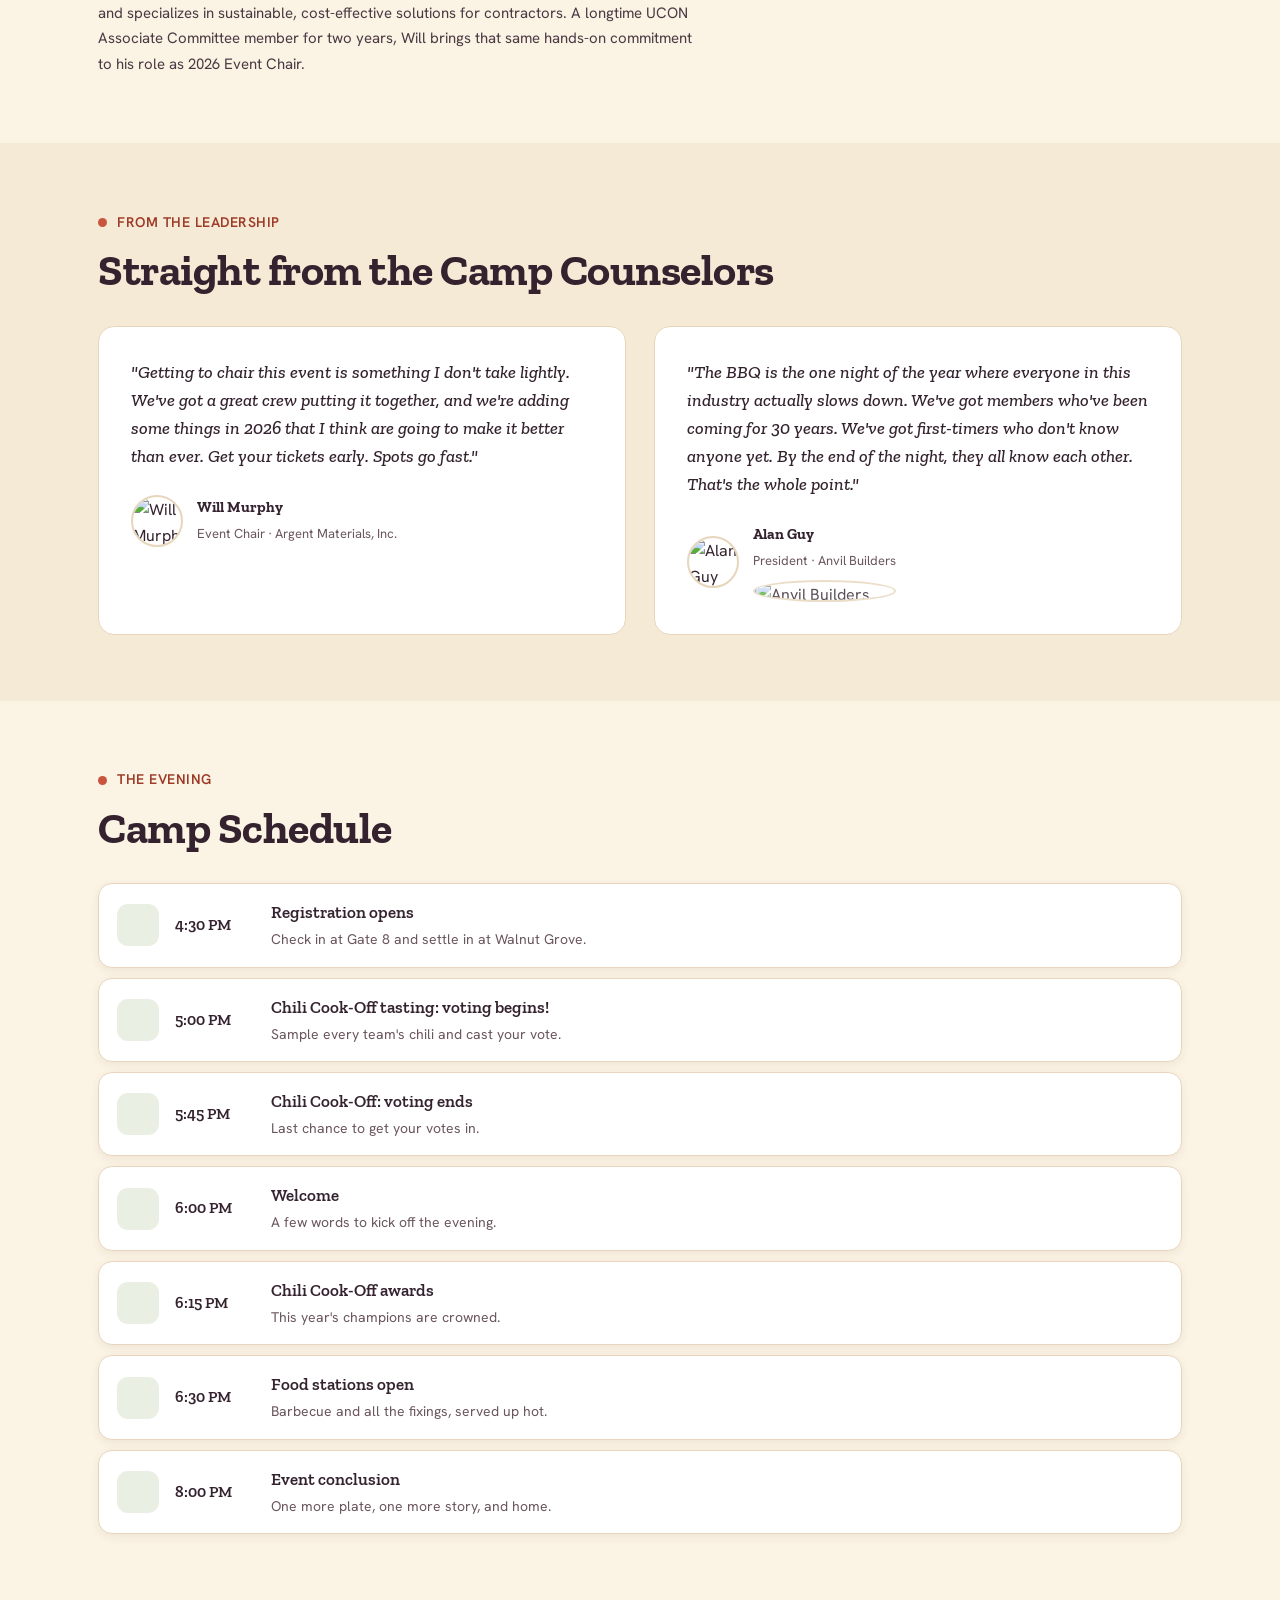
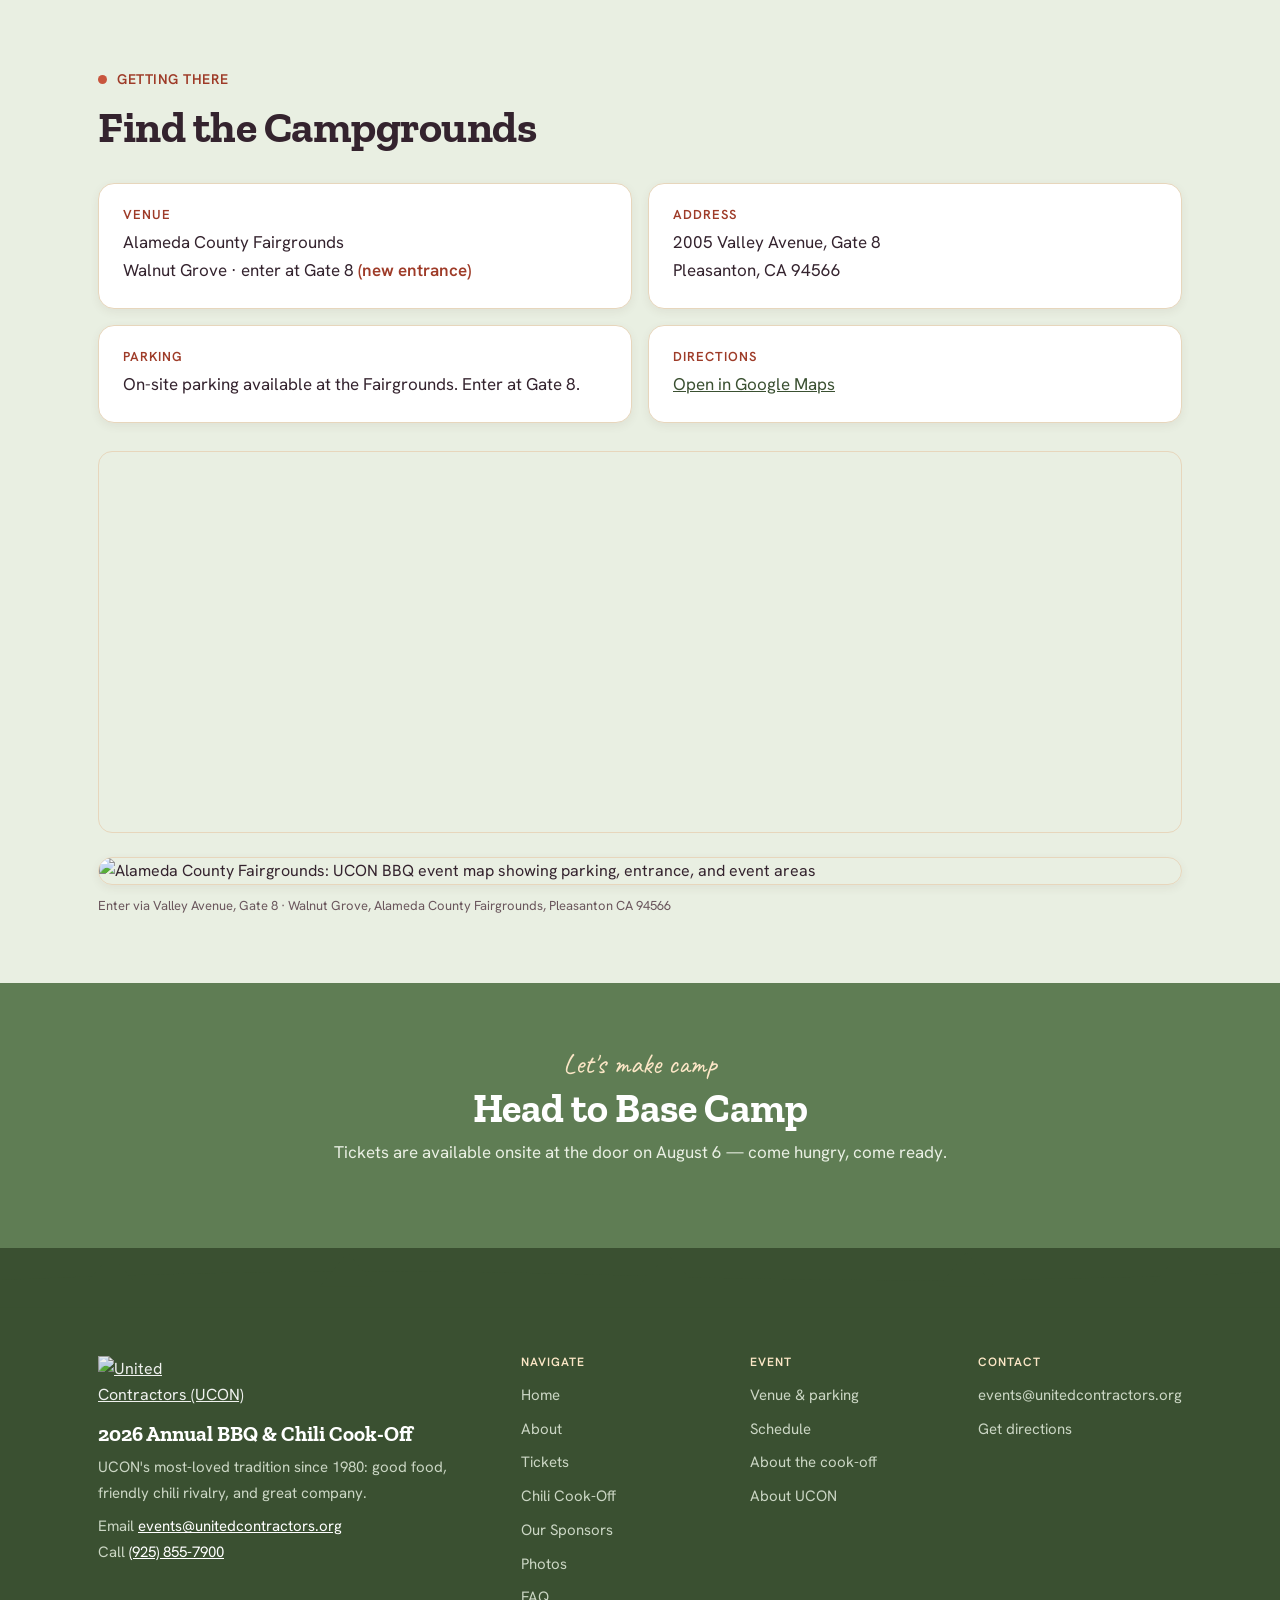
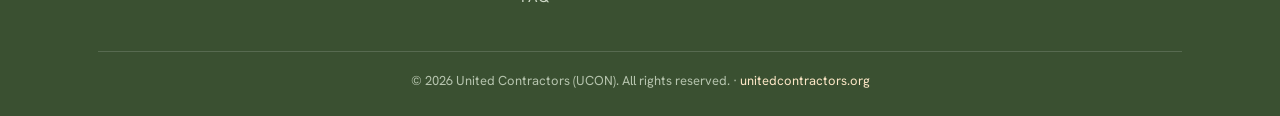
==== commit 86cd5fe0: "Reg Closed" ====
--- a/about.html
+++ b/about.html
@@ -27,6 +27,7 @@
 </head>
 <body>
 <a href="#main-content" class="skip-link">Skip to main content</a>
+<div class="reg-banner"><strong>Online registration is closed</strong> &mdash; tickets available at the door on August 6. <a href="tickets.html">Ticket info &rarr;</a></div>
 <header>
 <nav aria-label="Main navigation">
   <a class="nav-logo" href="index.html" aria-label="BBQ &amp; Chili Cook-Off, home">
@@ -51,9 +52,7 @@
     <a class="nav-btn" data-nav="chili-cookoff.html" href="chili-cookoff.html">Cook-Off</a>
     <a class="nav-btn" data-nav="sponsor.html" href="sponsor.html">Our Sponsors</a>
     <a class="nav-btn" data-nav="photos.html" href="photos.html">Photos</a>
-    <a class="nav-btn" data-nav="faq.html" href="faq.html">FAQ</a>
-    <a class="register-btn" href="https://www.unitedcontractors.org/event-registration/2026-annual-bbq-registration">Get tickets</a>
-  </div>
+    <a class="nav-btn" data-nav="faq.html" href="faq.html">FAQ</a>  </div>
   <a class="nav-ucon-logo" href="https://www.unitedcontractors.org" target="_blank" rel="noopener" aria-label="United Contractors, event organizer"><img src="https://res.cloudinary.com/dhqtiaubo/image/upload/q_auto/f_auto/v1777169497/UnitedContractorsLogo_zf9ekd.png" alt="United Contractors (UCON)"></a>
   <button class="hamburger" id="hamburger" onclick="toggleMobileMenu()" aria-label="Toggle menu" aria-expanded="false"><span></span><span></span><span></span></button>
 </nav>
@@ -65,9 +64,7 @@
   <a href="sponsor.html">Our Sponsors</a>
   <a href="photos.html">Photos</a>
   <a href="faq.html">FAQ</a>
-  <a href="https://www.unitedcontractors.org" target="_blank" rel="noopener">About UCON</a>
-  <a class="mobile-register" href="https://www.unitedcontractors.org/event-registration/2026-annual-bbq-registration">Get tickets</a>
-</div>
+  <a href="https://www.unitedcontractors.org" target="_blank" rel="noopener">About UCON</a></div>
 </header>
 <main id="main-content">
 <div class="page-hero">
@@ -191,7 +188,7 @@
   </div>
 </section>
 
-<div class="cta-block"><div class="script">Let's make camp</div><h2>Head to Base Camp</h2><p>Tickets for August 6 are available now. Come hungry, come ready.</p><div class="cta-inner"><a class="btn-cream" href="https://www.unitedcontractors.org/event-registration/2026-annual-bbq-registration">Get tickets</a></div></div>
+<div class="cta-block"><div class="script">Let's make camp</div><h2>Head to Base Camp</h2><p>Tickets are available onsite at the door on August 6 &mdash; come hungry, come ready.</p></div>
 </main>
 <div class="footer-trees"><svg viewBox="0 0 1200 56" preserveAspectRatio="none" aria-hidden="true" focusable="false">
 <path d="M0 30 Q300 16 600 26 T1200 22 L1200 56 L0 56 Z" fill="#3A5031"/>
@@ -218,8 +215,6 @@
     <div class="footer-bottom">© 2026 United Contractors (UCON). All rights reserved. · <a href="https://www.unitedcontractors.org" target="_blank" rel="noopener">unitedcontractors.org</a></div>
   </div>
 </footer>
-<button class="scroll-top" id="scrollTop" onclick="window.scrollTo({top:0,behavior:'smooth'})" aria-label="Scroll to top">↑</button>
-<a class="sticky-register" href="https://www.unitedcontractors.org/event-registration/2026-annual-bbq-registration">Get your tickets</a>
-<script src="main.js"></script>
+<button class="scroll-top" id="scrollTop" onclick="window.scrollTo({top:0,behavior:'smooth'})" aria-label="Scroll to top">↑</button><script src="main.js"></script>
 </body>
 </html>
--- a/styles.css
+++ b/styles.css
@@ -20,7 +20,7 @@
   --font-script:'Caveat',cursive;
 }
 *{margin:0;padding:0;box-sizing:border-box;}
-html{overflow-x:hidden;scroll-behavior:smooth;}
+html{overflow-x:clip;scroll-behavior:smooth;}
 body{font-family:var(--font-body);background:var(--cream);color:var(--ink);font-size:16px;line-height:1.65;}
 img{max-width:100%;display:block;}
 a{color:inherit;text-decoration:none;}
@@ -709,6 +709,19 @@
 header.nav-over-hero{position:fixed;top:0;left:0;right:0;}
 header.nav-over-hero nav{background:rgba(251,243,228,.80);backdrop-filter:blur(8px);border-bottom:1px solid rgba(231,214,188,.7);transition:background .3s ease,border-color .3s ease;}
 header.nav-over-hero.scrolled nav{background:rgba(251,243,228,.97);backdrop-filter:blur(8px);border-bottom-color:var(--line);}
+/* ---------- Fixed registration-closed announcement bar ---------- */
+.reg-banner{position:fixed;top:0;left:0;right:0;z-index:1100;min-height:56px;display:flex;flex-wrap:wrap;align-items:center;justify-content:center;gap:3px 12px;background:var(--emberD);color:#fff;font-family:var(--font-body);font-size:17px;font-weight:600;line-height:1.3;padding:11px 22px;text-align:center;box-shadow:0 3px 14px rgba(0,0,0,.28);}
+.reg-banner strong{font-weight:800;text-transform:uppercase;letter-spacing:.5px;}
+.reg-banner a{color:#fff;text-decoration:underline;white-space:nowrap;}
+body{padding-top:56px;}
+header{top:56px;}
+header.nav-over-hero{top:56px;}
+@media(max-width:820px){
+  body{padding-top:82px;}
+  .reg-banner{min-height:82px;font-size:15px;padding:10px 16px;}
+  header{top:82px;}
+  header.nav-over-hero{top:82px;}
+}
 
 @media(max-width:768px){
   .video-hero{min-height:84vh;padding:100px 16px 128px;}
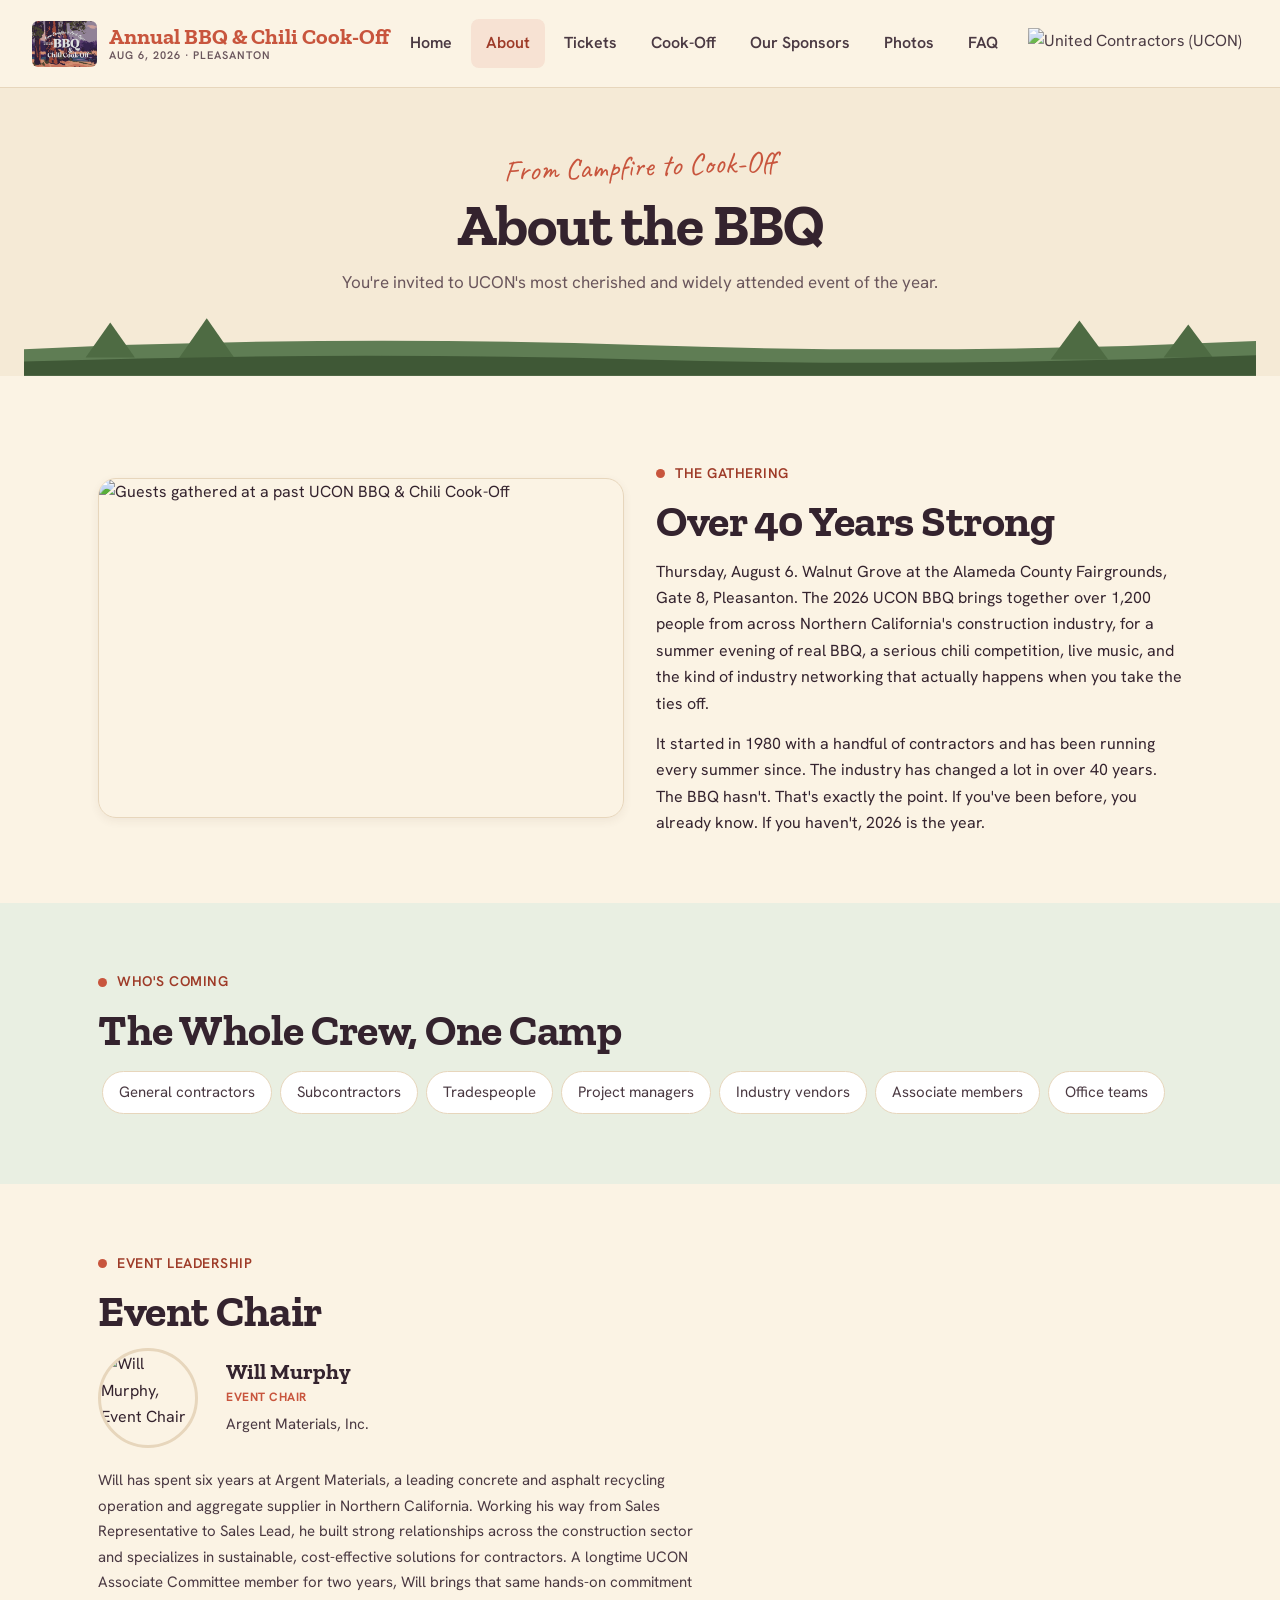
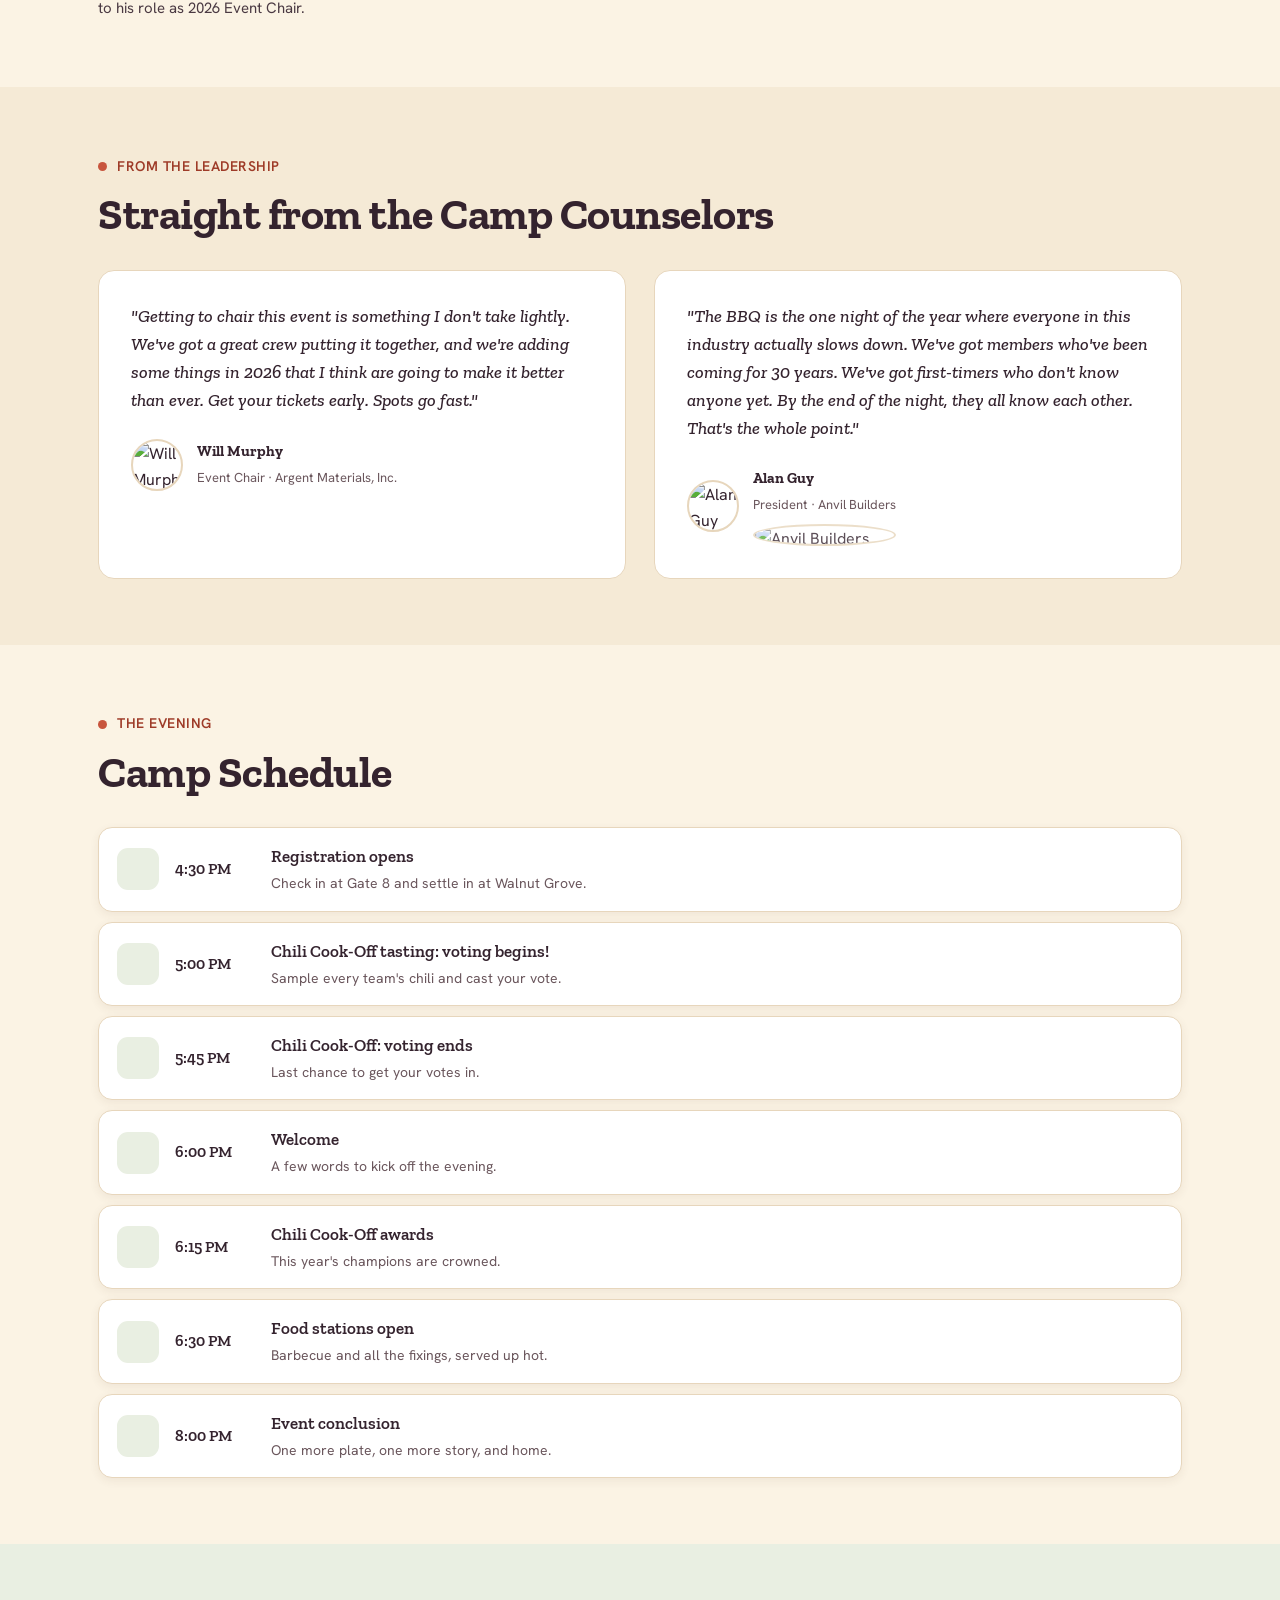
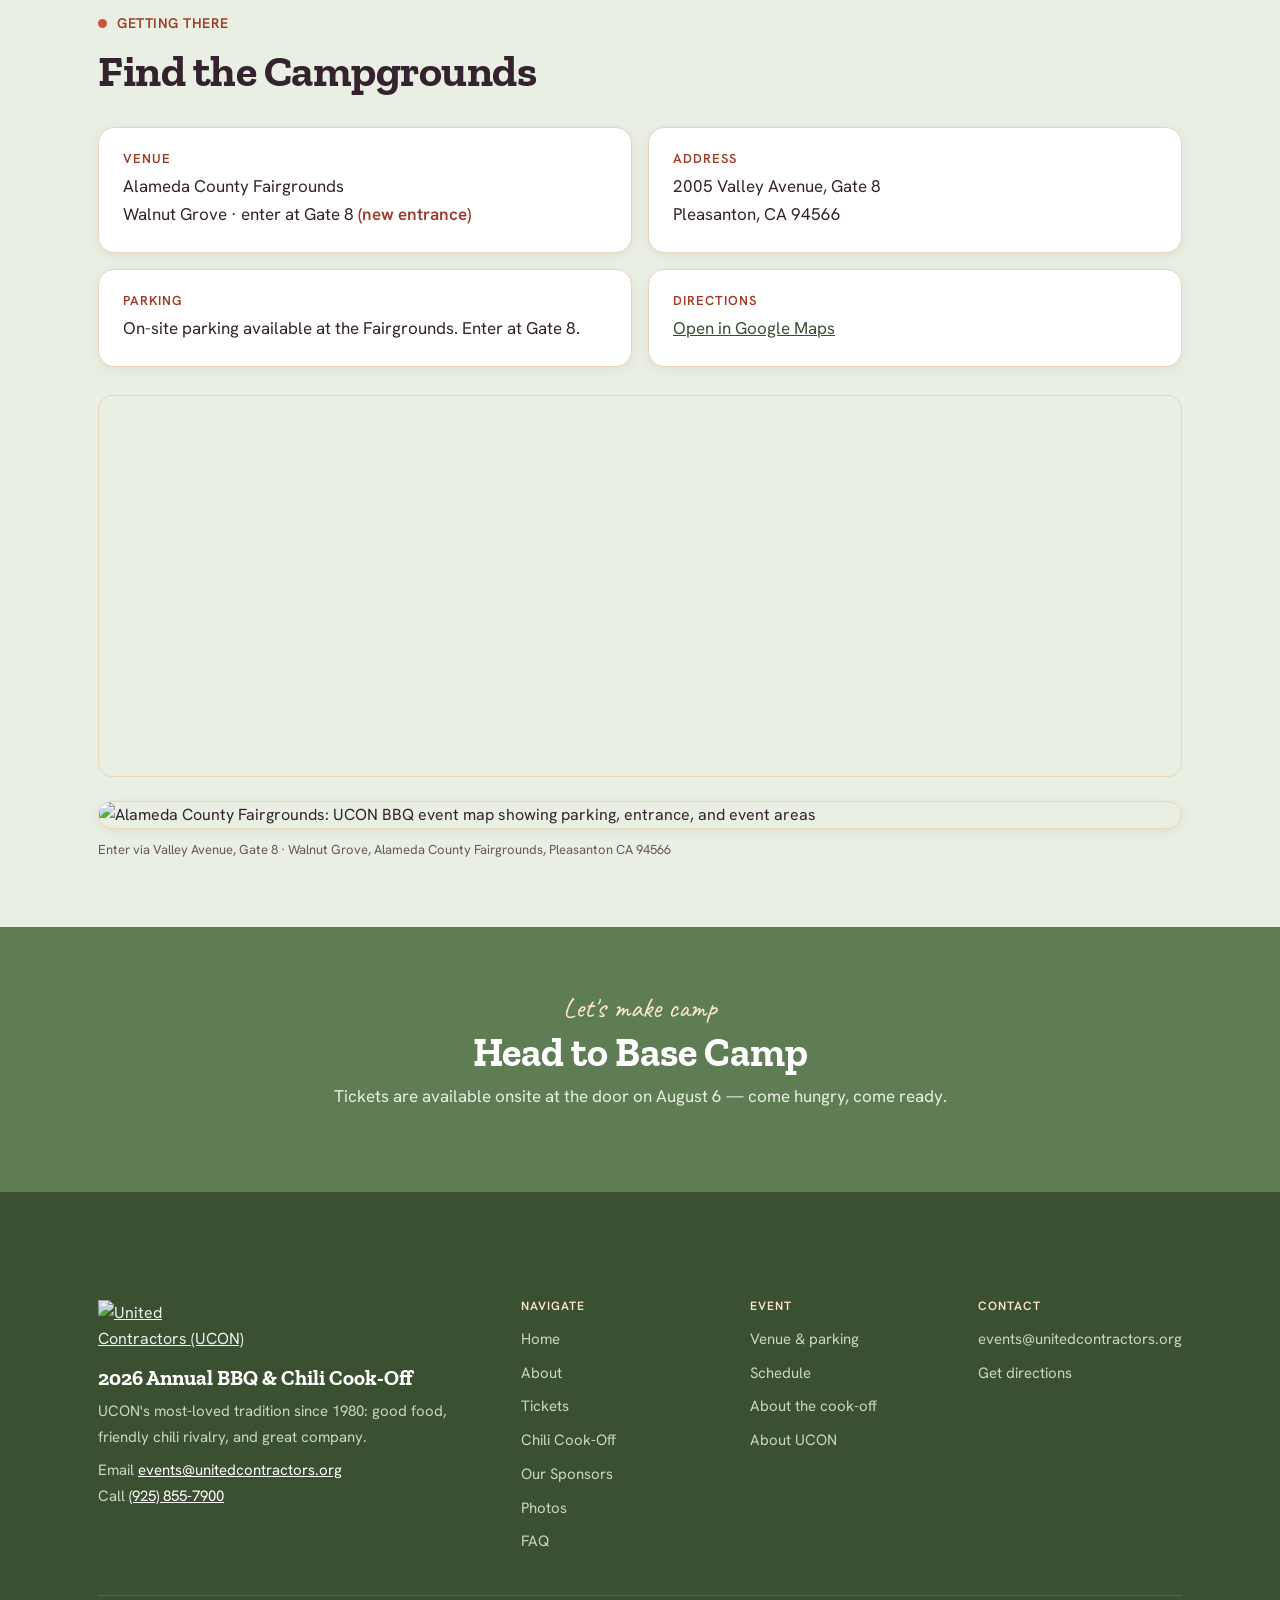
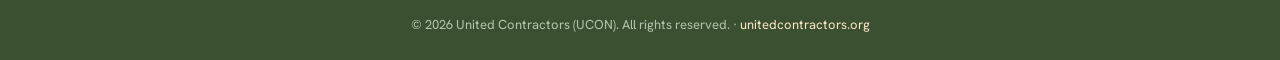
==== commit d1b74fb4: "Close Event Update" ====
--- a/about.html
+++ b/about.html
@@ -26,9 +26,7 @@
 </script>
 </head>
 <body>
-<a href="#main-content" class="skip-link">Skip to main content</a>
-<div class="reg-banner"><strong>Online registration is closed</strong> &mdash; tickets available at the door on August 6. <a href="tickets.html">Ticket info &rarr;</a></div>
-<header>
+<a href="#main-content" class="skip-link">Skip to main content</a><header>
 <nav aria-label="Main navigation">
   <a class="nav-logo" href="index.html" aria-label="BBQ &amp; Chili Cook-Off, home">
     <img src="assets/bbq-2026-logo.jpg" alt="2026 UCON BBQ &amp; Chili Cook-Off">
--- a/styles.css
+++ b/styles.css
@@ -709,19 +709,13 @@
 header.nav-over-hero{position:fixed;top:0;left:0;right:0;}
 header.nav-over-hero nav{background:rgba(251,243,228,.80);backdrop-filter:blur(8px);border-bottom:1px solid rgba(231,214,188,.7);transition:background .3s ease,border-color .3s ease;}
 header.nav-over-hero.scrolled nav{background:rgba(251,243,228,.97);backdrop-filter:blur(8px);border-bottom-color:var(--line);}
-/* ---------- Fixed registration-closed announcement bar ---------- */
-.reg-banner{position:fixed;top:0;left:0;right:0;z-index:1100;min-height:56px;display:flex;flex-wrap:wrap;align-items:center;justify-content:center;gap:3px 12px;background:var(--emberD);color:#fff;font-family:var(--font-body);font-size:17px;font-weight:600;line-height:1.3;padding:11px 22px;text-align:center;box-shadow:0 3px 14px rgba(0,0,0,.28);}
-.reg-banner strong{font-weight:800;text-transform:uppercase;letter-spacing:.5px;}
-.reg-banner a{color:#fff;text-decoration:underline;white-space:nowrap;}
-body{padding-top:56px;}
-header{top:56px;}
-header.nav-over-hero{top:56px;}
-@media(max-width:820px){
-  body{padding-top:82px;}
-  .reg-banner{min-height:82px;font-size:15px;padding:10px 16px;}
-  header{top:82px;}
-  header.nav-over-hero{top:82px;}
-}
+/* ---------- Post-event thank-you band ---------- */
+.post-event{background:var(--sageD);color:#fff;text-align:center;padding:44px 24px;}
+.post-event-star{color:var(--gold);font-size:22px;letter-spacing:6px;margin-bottom:8px;}
+.post-event h2{font-family:var(--font-head);color:var(--gold);font-size:clamp(26px,4vw,40px);text-transform:uppercase;letter-spacing:1px;line-height:1.1;margin-bottom:14px;}
+.post-event p{font-size:18px;max-width:700px;margin:0 auto 24px;line-height:1.55;}
+.post-event p strong{color:var(--gold);}
+.post-event-btns{display:flex;flex-wrap:wrap;gap:14px;justify-content:center;}
 
 @media(max-width:768px){
   .video-hero{min-height:84vh;padding:100px 16px 128px;}
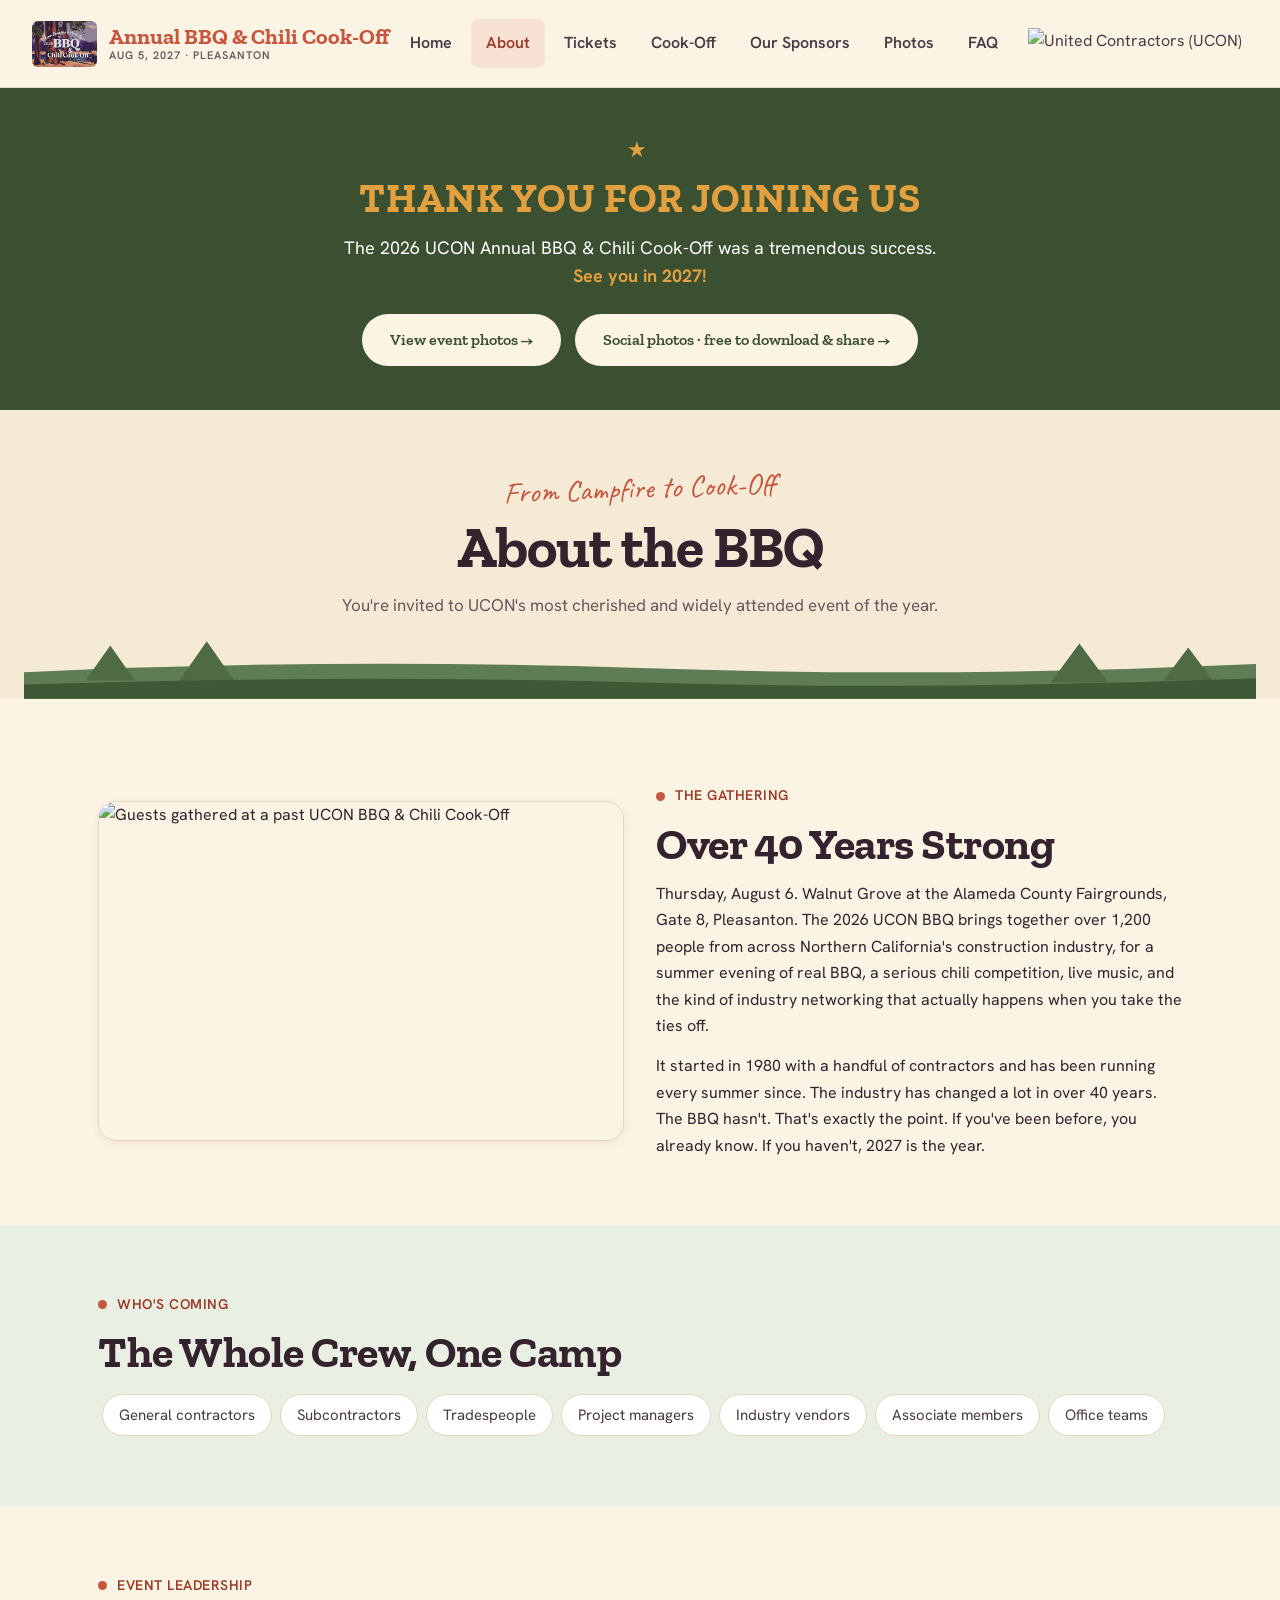
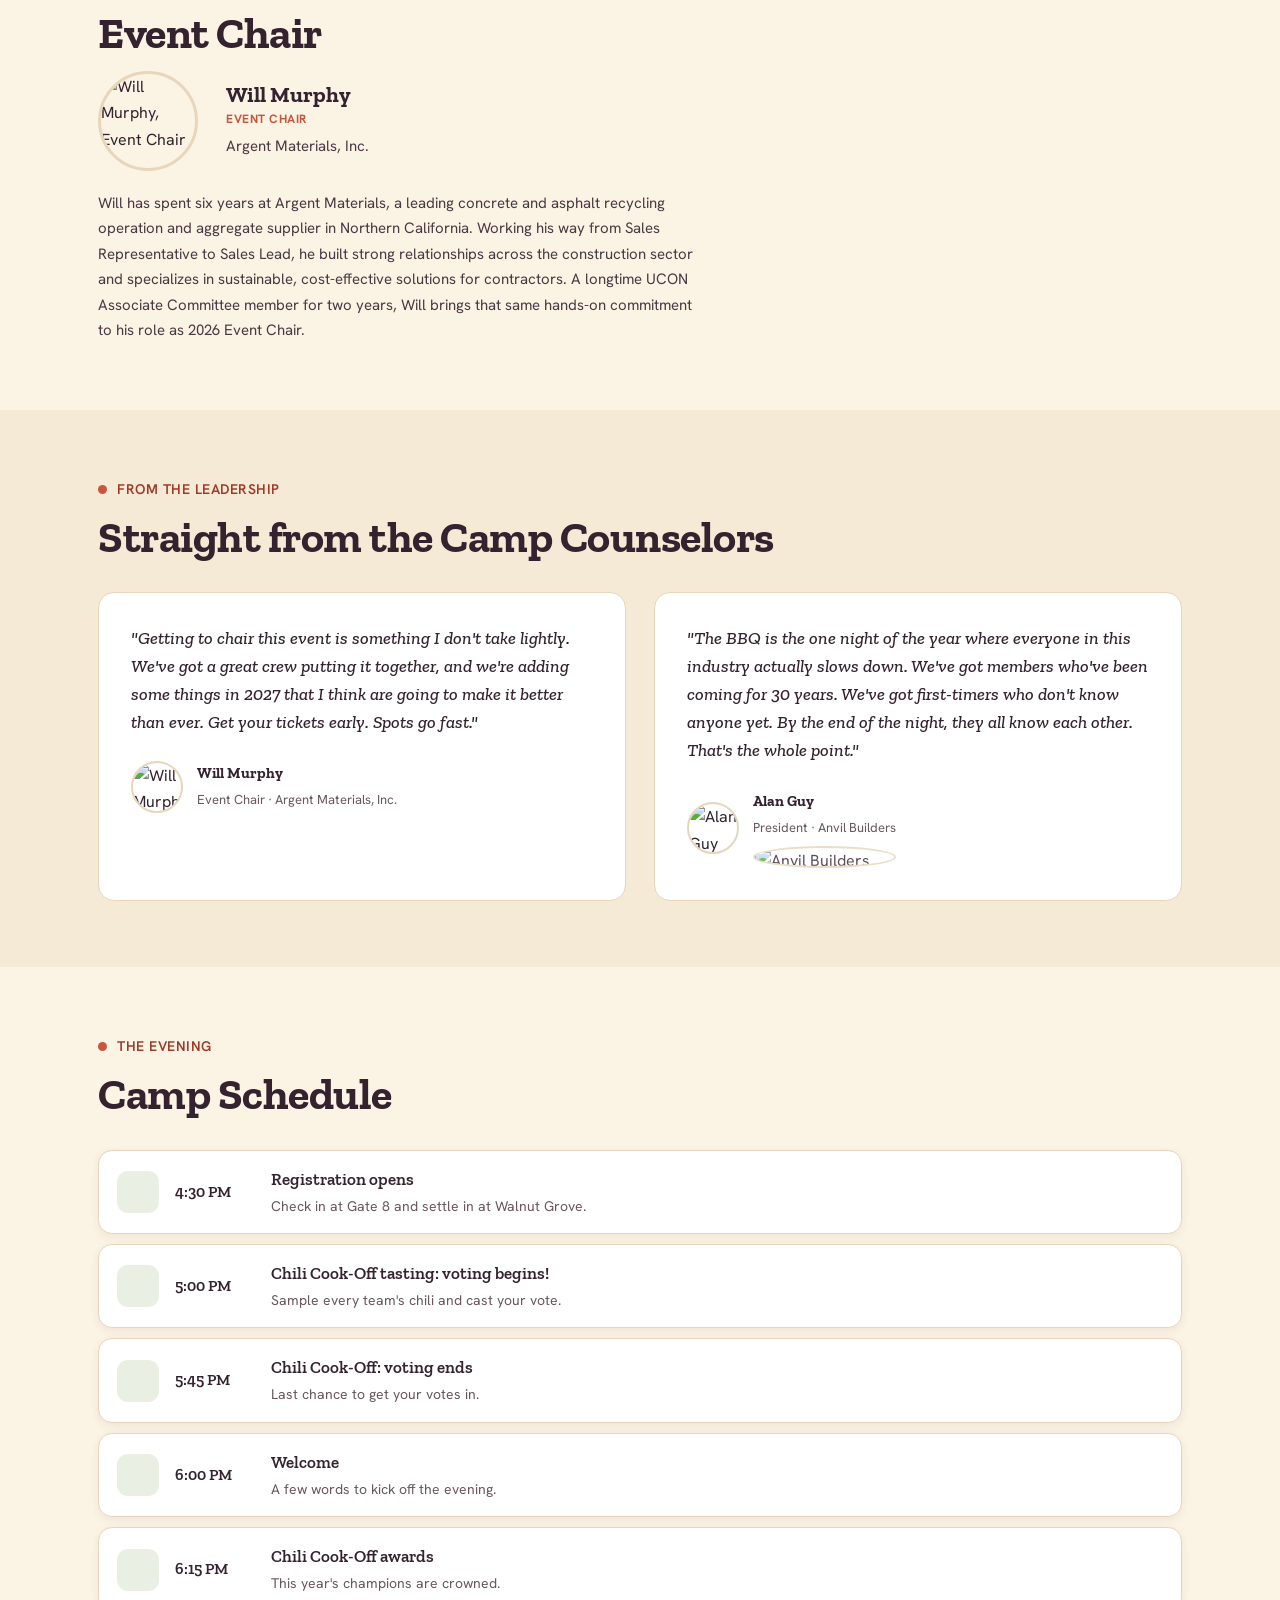
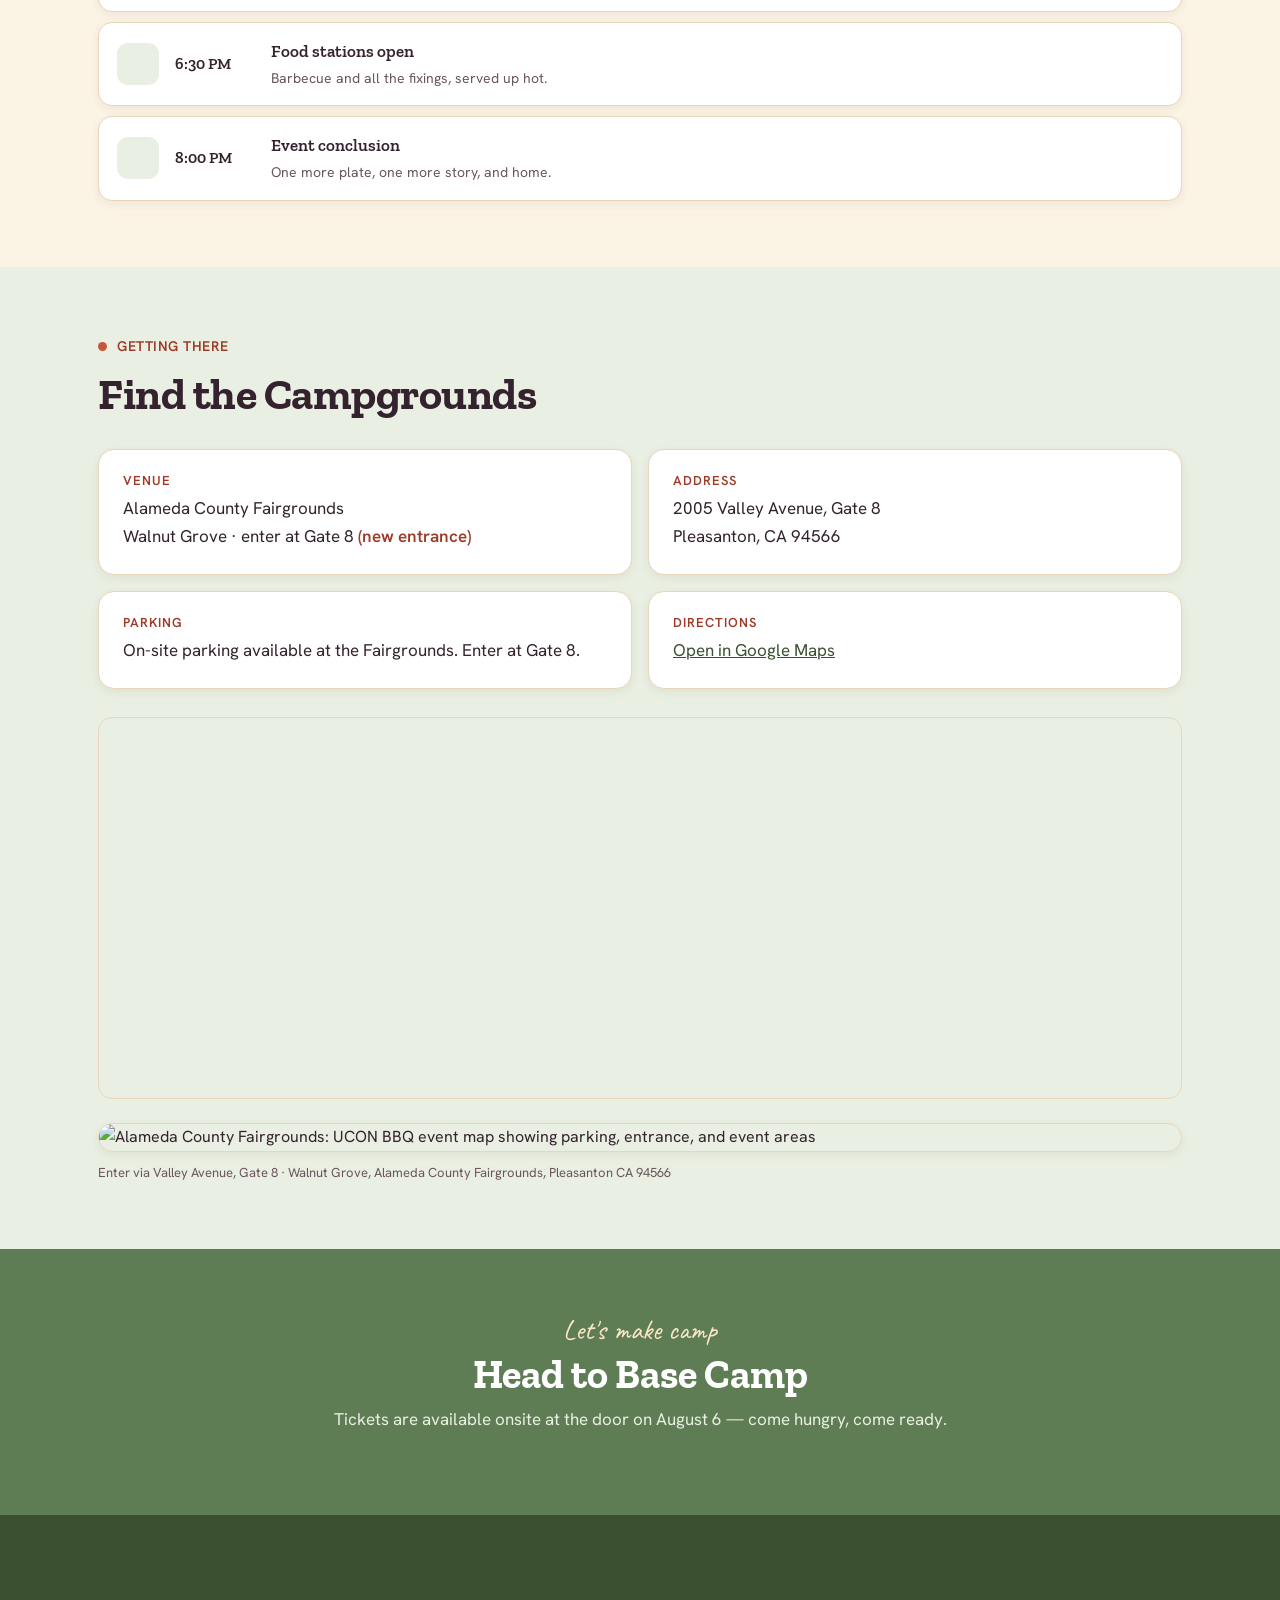
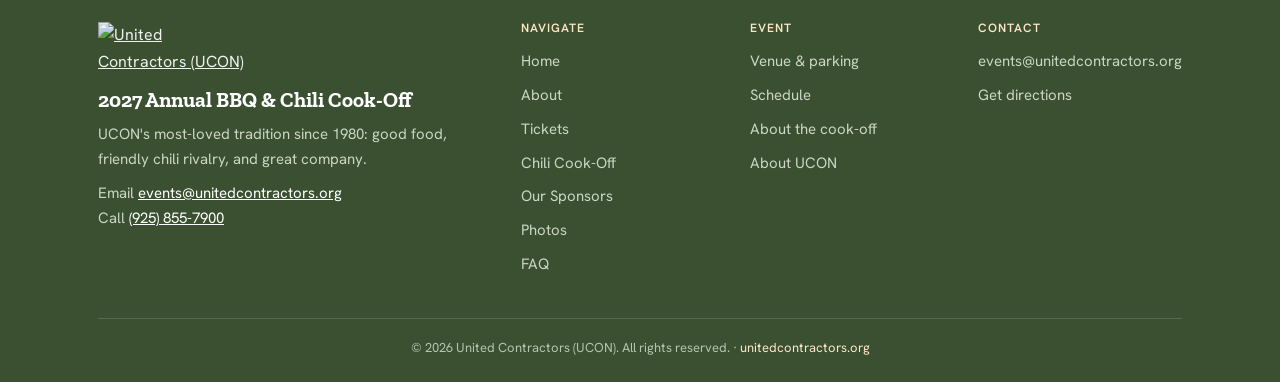
==== commit 906b4439: "Closing Updates" ====
--- a/about.html
+++ b/about.html
@@ -4,11 +4,11 @@
 <meta charset="UTF-8">
 <meta name="viewport" content="width=device-width,initial-scale=1">
 <meta name="theme-color" content="#FBF3E4">
-<title>About · 2026 UCON Annual BBQ &amp; Chili Cook-Off</title>
-<meta name="description" content="About the 2026 UCON Annual BBQ & Chili Cook-Off, a beloved tradition since 1980. Schedule, venue, and what to expect on August 6 in Pleasanton, CA.">
+<title>About · 2027 UCON Annual BBQ &amp; Chili Cook-Off</title>
+<meta name="description" content="About the 2027 UCON Annual BBQ & Chili Cook-Off, a beloved tradition since 1980. Schedule, venue, and what to expect on August 5, 2027 in Pleasanton, CA.">
 <link rel="canonical" href="https://EVENT-DOMAIN.org/about.html">
-<meta property="og:title" content="2026 UCON Annual BBQ &amp; Chili Cook-Off">
-<meta property="og:description" content="From Campfire to Cook-Off · August 6, 2026 · Alameda County Fairgrounds (Walnut Grove), Pleasanton, CA.">
+<meta property="og:title" content="2027 UCON Annual BBQ &amp; Chili Cook-Off">
+<meta property="og:description" content="From Campfire to Cook-Off · August 5, 2027 · Alameda County Fairgrounds (Walnut Grove), Pleasanton, CA.">
 <meta property="og:type" content="website">
 <meta property="og:image" content="https://EVENT-DOMAIN.org/assets/bbq-2026-logo.jpg">
 <meta property="og:url" content="https://EVENT-DOMAIN.org/about.html">
@@ -22,7 +22,7 @@
 <script async src="https://www.googletagmanager.com/gtag/js?id=G-XXXXXXXXXX"></script>
 <script>window.dataLayer=window.dataLayer||[];function gtag(){dataLayer.push(arguments);}gtag('js',new Date());gtag('config','G-XXXXXXXXXX');</script>
 <script type="application/ld+json">
-{"@context":"https://schema.org","@type":"Event","name":"2026 UCON Annual BBQ & Chili Cook-Off","startDate":"2026-08-06T16:30:00-07:00","endDate":"2026-08-06T20:00:00-07:00","eventAttendanceMode":"https://schema.org/OfflineEventAttendanceMode","eventStatus":"https://schema.org/EventScheduled","location":{"@type":"Place","name":"Alameda County Fairgrounds (Walnut Grove)","address":{"@type":"PostalAddress","streetAddress":"2005 Valley Avenue, Gate 8","addressLocality":"Pleasanton","addressRegion":"CA","postalCode":"94566","addressCountry":"US"}},"image":"https://EVENT-DOMAIN.org/assets/bbq-2026-logo.jpg","description":"About the 2026 UCON Annual BBQ & Chili Cook-Off, a beloved tradition since 1980. Schedule, venue, and what to expect on August 6 in Pleasanton, CA.","organizer":{"@type":"Organization","name":"United Contractors (UCON)","url":"https://www.unitedcontractors.org"}}
+{"@context":"https://schema.org","@type":"Event","name":"2027 UCON Annual BBQ & Chili Cook-Off","startDate":"2027-08-05T16:30:00-07:00","endDate":"2027-08-05T20:00:00-07:00","eventAttendanceMode":"https://schema.org/OfflineEventAttendanceMode","eventStatus":"https://schema.org/EventScheduled","location":{"@type":"Place","name":"Alameda County Fairgrounds (Walnut Grove)","address":{"@type":"PostalAddress","streetAddress":"2005 Valley Avenue, Gate 8","addressLocality":"Pleasanton","addressRegion":"CA","postalCode":"94566","addressCountry":"US"}},"image":"https://EVENT-DOMAIN.org/assets/bbq-2026-logo.jpg","description":"About the 2027 UCON Annual BBQ & Chili Cook-Off, a beloved tradition since 1980. Schedule, venue, and what to expect on August 5, 2027 in Pleasanton, CA.","organizer":{"@type":"Organization","name":"United Contractors (UCON)","url":"https://www.unitedcontractors.org"}}
 </script>
 </head>
 <body>
@@ -30,7 +30,7 @@
 <nav aria-label="Main navigation">
   <a class="nav-logo" href="index.html" aria-label="BBQ &amp; Chili Cook-Off, home">
     <img src="assets/bbq-2026-logo.jpg" alt="2026 UCON BBQ &amp; Chili Cook-Off">
-    <span class="nav-logo-text">Annual BBQ &amp; Chili Cook-Off<span>Aug 6, 2026 · Pleasanton</span></span>
+    <span class="nav-logo-text">Annual BBQ &amp; Chili Cook-Off<span>Aug 5, 2027 · Pleasanton</span></span>
   </a>
   <div class="nav-links">
     <a class="nav-btn" data-nav="index.html" href="index.html">Home</a>
@@ -65,6 +65,18 @@
   <a href="https://www.unitedcontractors.org" target="_blank" rel="noopener">About UCON</a></div>
 </header>
 <main id="main-content">
+<section class="post-event">
+  <div class="container">
+    <div class="post-event-star">&#9733;</div>
+    <h2>Thank You for Joining Us</h2>
+    <p>The 2026 UCON Annual BBQ &amp; Chili Cook-Off was a tremendous success.<br><strong>See you in 2027!</strong></p>
+    <div class="post-event-btns">
+      <a class="btn-cream" href="https://www.breslowimaging.com/Business/United-Contractors/2026-BBQ" target="_blank" rel="noopener">View event photos &rarr;</a>
+      <a class="btn-cream" href="https://www.breslowimaging.com/Business/United-Contractors/2026-BBQ-Social-Media/n-98Jq23" target="_blank" rel="noopener">Social photos &middot; free to download &amp; share &rarr;</a>
+    </div>
+  </div>
+</section>
+
 <div class="page-hero">
   <div class="page-hero-content">
     <span class="eyebrow">From Campfire to Cook-Off</span>
@@ -85,7 +97,7 @@
         <div class="section-label"><span class="dot"></span><span>The gathering</span></div>
         <h2 class="section-title">Over 40 Years Strong</h2>
         <p style="margin-bottom:14px;">Thursday, August 6. Walnut Grove at the Alameda County Fairgrounds, Gate 8, Pleasanton. The 2026 UCON BBQ brings together over 1,200 people from across Northern California's construction industry, for a summer evening of real BBQ, a serious chili competition, live music, and the kind of industry networking that actually happens when you take the ties off.</p>
-        <p>It started in 1980 with a handful of contractors and has been running every summer since. The industry has changed a lot in over 40 years. The BBQ hasn't. That's exactly the point. If you've been before, you already know. If you haven't, 2026 is the year.</p>
+        <p>It started in 1980 with a handful of contractors and has been running every summer since. The industry has changed a lot in over 40 years. The BBQ hasn't. That's exactly the point. If you've been before, you already know. If you haven't, 2027 is the year.</p>
       </div>
     </div>
   </div>
@@ -126,7 +138,7 @@
     <h2 class="section-title">Straight from the Camp Counselors</h2>
     <div class="leader-quotes">
       <div class="leader-quote">
-        <blockquote>"Getting to chair this event is something I don't take lightly. We've got a great crew putting it together, and we're adding some things in 2026 that I think are going to make it better than ever. Get your tickets early. Spots go fast."</blockquote>
+        <blockquote>"Getting to chair this event is something I don't take lightly. We've got a great crew putting it together, and we're adding some things in 2027 that I think are going to make it better than ever. Get your tickets early. Spots go fast."</blockquote>
         <div class="lq-attr">
           <img src="https://res.cloudinary.com/dhqtiaubo/image/upload/q_auto/f_auto/g_face,c_fill,w_200,h_200/v1781906311/will_murphy_sd0pn3.png" alt="Will Murphy">
           <div>
@@ -196,7 +208,7 @@
     <div class="footer-grid">
       <div class="footer-brand">
         <a href="https://www.unitedcontractors.org" target="_blank" rel="noopener" aria-label="United Contractors"><img class="footer-ucon-logo" src="https://res.cloudinary.com/dhqtiaubo/image/upload/q_auto/f_auto/v1777169497/UnitedContractorsLogo_zf9ekd.png" alt="United Contractors (UCON)"></a>
-        <h3>2026 Annual BBQ &amp; Chili Cook-Off</h3>
+        <h3>2027 Annual BBQ &amp; Chili Cook-Off</h3>
         <p>UCON's most-loved tradition since 1980: good food, friendly chili rivalry, and great company.</p>
         <p>Email <a href="mailto:events@unitedcontractors.org">events@unitedcontractors.org</a><br>Call <a href="tel:+19258557900">(925) 855-7900</a></p>
       </div>
--- a/styles.css
+++ b/styles.css
@@ -711,11 +711,22 @@
 header.nav-over-hero.scrolled nav{background:rgba(251,243,228,.97);backdrop-filter:blur(8px);border-bottom-color:var(--line);}
 /* ---------- Post-event thank-you band ---------- */
 .post-event{background:var(--sageD);color:#fff;text-align:center;padding:44px 24px;}
+header.nav-over-hero + main .post-event{padding-top:120px;}
 .post-event-star{color:var(--gold);font-size:22px;letter-spacing:6px;margin-bottom:8px;}
 .post-event h2{font-family:var(--font-head);color:var(--gold);font-size:clamp(26px,4vw,40px);text-transform:uppercase;letter-spacing:1px;line-height:1.1;margin-bottom:14px;}
 .post-event p{font-size:18px;max-width:700px;margin:0 auto 24px;line-height:1.55;}
 .post-event p strong{color:var(--gold);}
 .post-event-btns{display:flex;flex-wrap:wrap;gap:14px;justify-content:center;}
+/* ---------- Winners list (2026 champions) ---------- */
+.winners-grid{display:grid;gap:14px;margin:16px 0 10px;}
+.winner-card{display:flex;align-items:center;gap:18px;background:var(--paper);border:1px solid var(--line);border-radius:14px;padding:16px 22px;box-shadow:var(--shadow-sm);}
+.winner-medal{flex-shrink:0;min-width:56px;padding:9px 15px;border-radius:999px;display:flex;align-items:center;justify-content:center;font-family:var(--font-head);font-weight:700;font-size:15px;color:#fff;background:var(--sage);text-align:center;line-height:1.1;}
+.winner-medal.gold{background:var(--gold);color:var(--ink);}
+.winner-medal.silver{background:#9AA0A6;}
+.winner-medal.bronze{background:#C0844E;}
+.winner-medal.choice{background:var(--ember);}
+.winner-info .team{font-family:var(--font-head);font-weight:700;font-size:19px;line-height:1.2;}
+.winner-info .co{font-size:14px;color:var(--mut);margin-top:2px;}
 
 @media(max-width:768px){
   .video-hero{min-height:84vh;padding:100px 16px 128px;}
